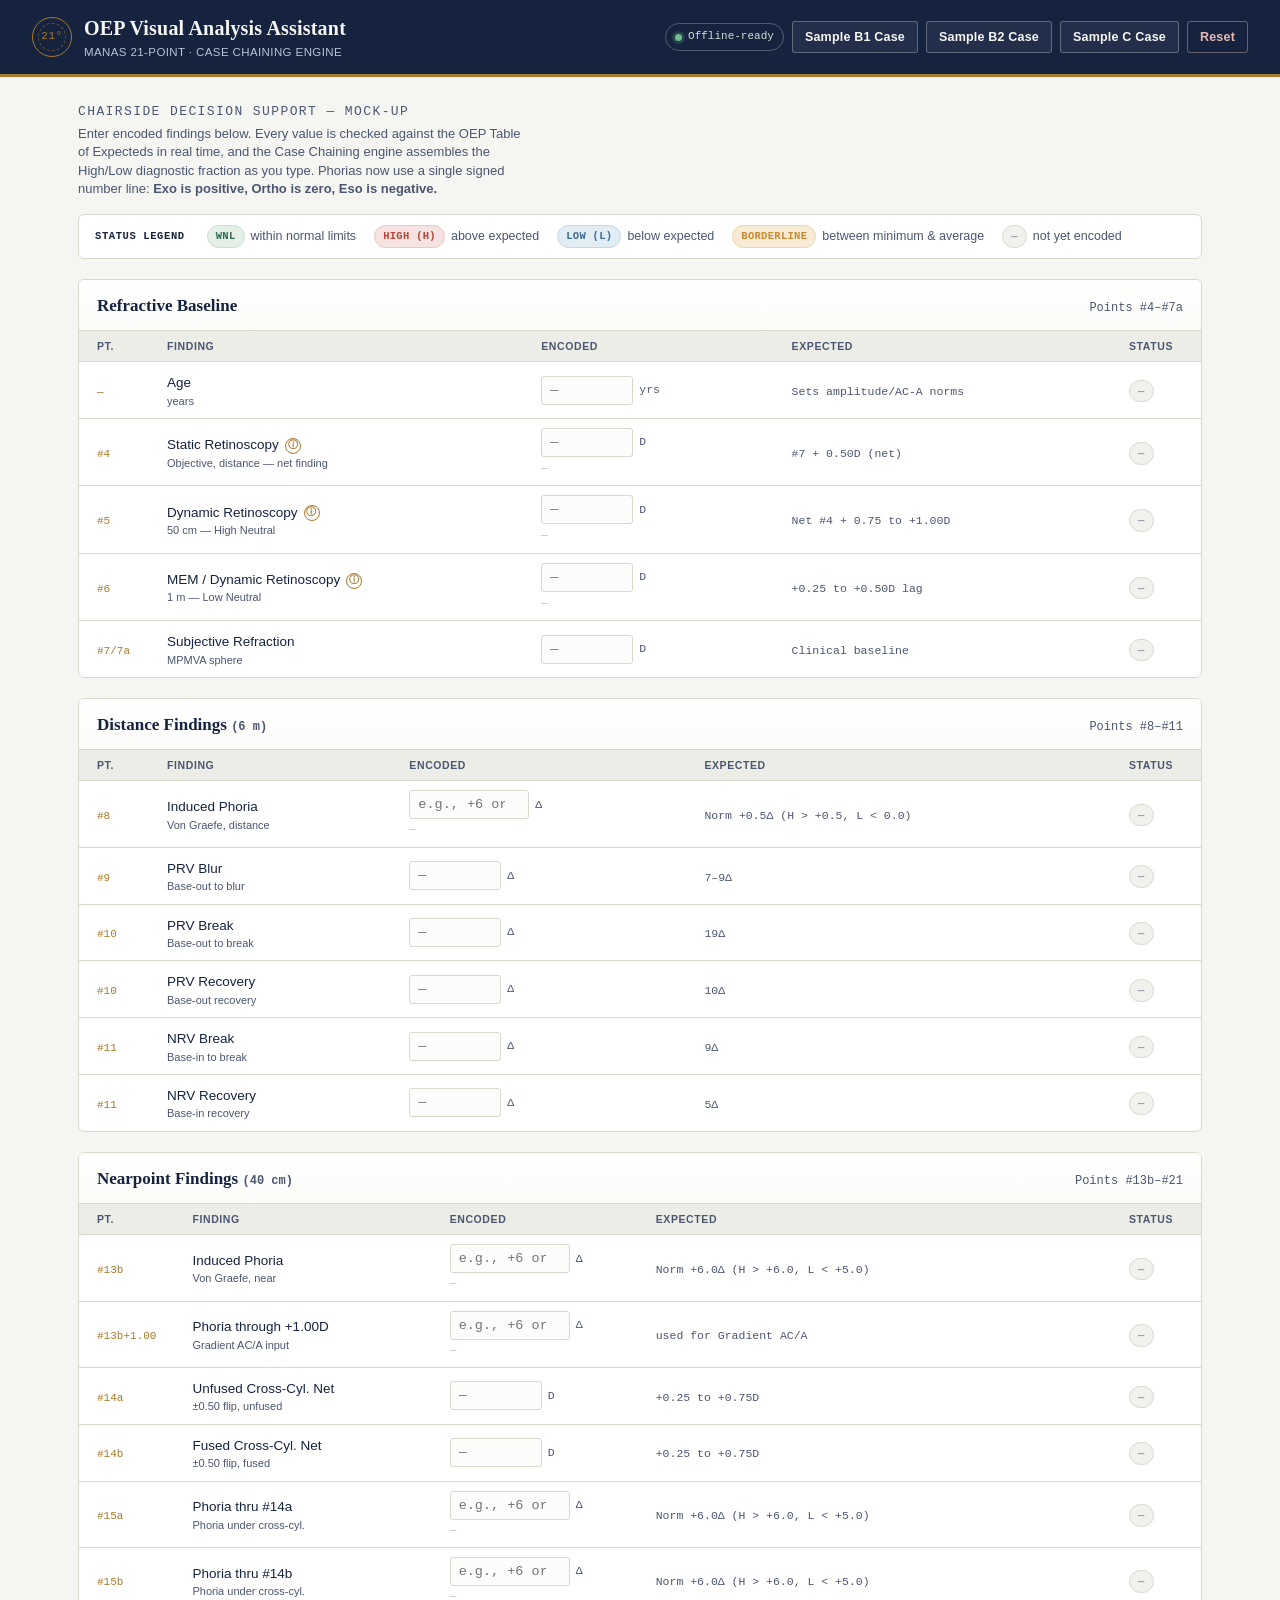
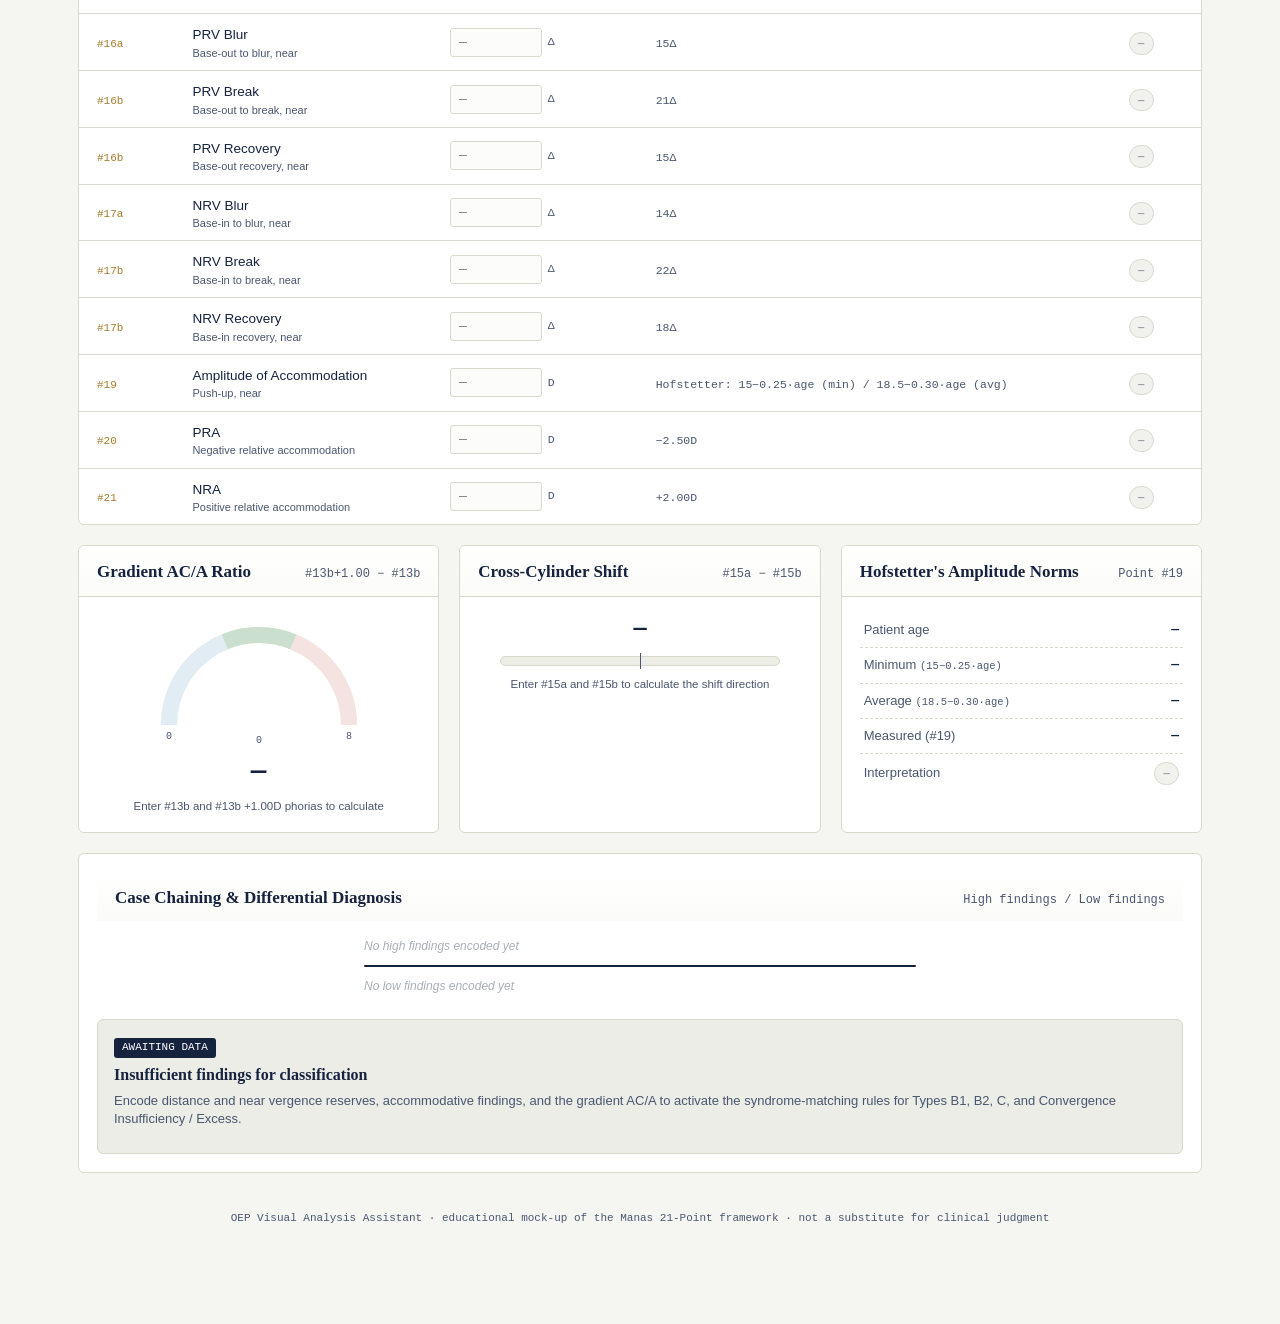
==== index.html @ 0fa0accd "Update PWA with dissected Leo Manas visual analysis assistant" ====
<!DOCTYPE html>
<html lang="en">
<head>
  <meta charset="UTF-8">
  <meta name="viewport" content="width=device-width, initial-scale=1, viewport-fit=cover">
  <title>OEP Visual Analysis Assistant</title>
  <meta name="theme-color" content="#16233F">
  <meta name="description" content="Clinical decision-support mock-up for Dr. Leo Manas' 21-Point Visual Analysis and Case Chaining framework.">
  
  <link rel="manifest" href="manifest.json">
  <link rel="icon" href="data:image/svg+xml;utf8,<svg xmlns=%22http://www.w3.org/2000/svg%22 viewBox=%220 0 100 100%22><rect width=%22100%22 height=%22100%22 fill=%22%2316233F%22/><circle cx=%2250%22 cy=%2250%22 r=%2234%22 fill=%22none%22 stroke=%22%23A8792B%22 stroke-width=%224%22/><text x=%2250%22 y=%2258%22 font-family=%22Georgia,serif%22 font-size=%2228%22 fill=%22%23F5F6F2%22 text-anchor=%22middle%22>21</text></svg>">
  <link rel="stylesheet" href="css/styles.css">
</head>
<body>

<header class="nameplate">
  <div class="brand">
    <div class="brand-mark">21°</div>
    <div class="brand-text">
      <h1>OEP Visual Analysis Assistant</h1>
      <p>Manas 21&#8209;Point &middot; Case Chaining Engine</p>
    </div>
  </div>
  <div class="header-actions">
    <span class="pwa-badge" id="pwaStatus"><span class="pwa-dot"></span> Offline&#8209;ready</span>
    <button class="btn-ghost" id="installBtn" hidden>Install App</button>
    <button class="btn-preset" id="btnB1">Sample B1 Case</button>
    <button class="btn-preset" id="btnB2">Sample B2 Case</button>
    <button class="btn-preset" id="btnC">Sample C Case</button>
    <button class="btn-reset" id="resetBtn">Reset</button>
  </div>
</header>

<main>

  <div class="app-intro">
    <div>
      <p class="eyebrow">Chairside decision support &mdash; mock-up</p>
      <p>Enter encoded findings below. Every value is checked against the OEP Table of Expecteds in real time, and the Case Chaining engine assembles the High/Low diagnostic fraction as you type. Phorias now use a single signed number line: <strong>Exo is positive, Ortho is zero, Eso is negative.</strong></p>
    </div>
  </div>

  <!-- ============================================================
       BADGE LEGEND — how to read the Status column below
  ============================================================= -->
  <section class="legend-bar" aria-label="Status badge legend">
    <span class="legend-title">Status legend</span>
    <span class="legend-item"><span class="badge wnl">WNL</span> within normal limits</span>
    <span class="legend-item"><span class="badge high">HIGH (H)</span> above expected</span>
    <span class="legend-item"><span class="badge low">LOW (L)</span> below expected</span>
    <span class="legend-item"><span class="badge amber">BORDERLINE</span> between minimum &amp; average</span>
    <span class="legend-item"><span class="badge idle">&mdash;</span> not yet encoded</span>
  </section>

  <!-- ============================================================
       SECTION 1 — REFRACTIVE BASELINE
  ============================================================= -->
  <section class="card" id="card-baseline">
    <div class="card-head">
      <h2>Refractive Baseline</h2>
      <span class="sub">Points #4&ndash;#7a</span>
    </div>
    <table class="field-table">
      <thead><tr><th style="width:70px">Pt.</th><th>Finding</th><th>Encoded</th><th>Expected</th><th style="width:90px">Status</th></tr></thead>
      <tbody id="tbl-baseline"></tbody>
    </table>
  </section>

  <!-- ============================================================
       SECTION 2 — DISTANCE FINDINGS (6M)
  ============================================================= -->
  <section class="card" id="card-distance">
    <div class="card-head">
      <h2>Distance Findings <span class="sub">(6&nbsp;m)</span></h2>
      <span class="sub">Points #8&ndash;#11</span>
    </div>
    <table class="field-table">
      <thead><tr><th style="width:70px">Pt.</th><th>Finding</th><th>Encoded</th><th>Expected</th><th style="width:90px">Status</th></tr></thead>
      <tbody id="tbl-distance"></tbody>
    </table>
  </section>

  <!-- ============================================================
       SECTION 3 — NEARPOINT FINDINGS (40CM)
  ============================================================= -->
  <section class="card" id="card-near">
    <div class="card-head">
      <h2>Nearpoint Findings <span class="sub">(40&nbsp;cm)</span></h2>
      <span class="sub">Points #13b&ndash;#21</span>
    </div>
    <table class="field-table">
      <thead><tr><th style="width:70px">Pt.</th><th>Finding</th><th>Encoded</th><th>Expected</th><th style="width:90px">Status</th></tr></thead>
      <tbody id="tbl-near"></tbody>
    </table>
  </section>

  <!-- ============================================================
       SECTION 4 — DIAGNOSTIC CALCULATIONS
  ============================================================= -->
  <section class="diag-grid">
    <div class="card">
      <div class="card-head"><h2>Gradient AC/A Ratio</h2><span class="sub">#13b+1.00 &minus; #13b</span></div>
      <div class="gauge-wrap">
        <svg id="acaGauge" width="220" height="130" viewBox="0 0 220 130" aria-hidden="true"></svg>
        <div class="gauge-value" id="acaValue">&mdash;</div>
        <div class="gauge-label" id="acaLabel">Enter #13b and #13b&nbsp;+1.00D phorias to calculate</div>
      </div>
    </div>

    <div class="card">
      <div class="card-head"><h2>Cross-Cylinder Shift</h2><span class="sub">#15a &minus; #15b</span></div>
      <div class="shift-visual">
        <div class="shift-value" id="shiftValue">&mdash;</div>
        <div class="shift-track"><div class="zero-mark"></div><div class="shift-fill" id="shiftFill"></div></div>
        <div class="gauge-label" id="shiftLabel">Enter #15a and #15b to calculate the shift direction</div>
      </div>
    </div>

    <div class="card">
      <div class="card-head"><h2>Hofstetter's Amplitude Norms</h2><span class="sub">Point #19</span></div>
      <div style="padding:16px 18px;">
        <div class="kv-row"><span class="k">Patient age</span><span class="v" id="hofAge">&mdash;</span></div>
        <div class="kv-row"><span class="k">Minimum <span style="font-family:var(--font-mono);font-size:10.5px;color:var(--ink-soft)">(15&minus;0.25&middot;age)</span></span><span class="v" id="hofMin">&mdash;</span></div>
        <div class="kv-row"><span class="k">Average <span style="font-family:var(--font-mono);font-size:10.5px;color:var(--ink-soft)">(18.5&minus;0.30&middot;age)</span></span><span class="v" id="hofAvg">&mdash;</span></div>
        <div class="kv-row"><span class="k">Measured (#19)</span><span class="v" id="hofMeasured">&mdash;</span></div>
        <div class="kv-row"><span class="k">Interpretation</span><span class="v" id="hofBadge">&mdash;</span></div>
      </div>
    </div>
  </section>

  <!-- ============================================================
       SECTION 5 — CASE CHAINING / DIFFERENTIAL DIAGNOSIS
  ============================================================= -->
  <section class="card chain-card" id="card-chain">
    <div class="card-head" style="border-bottom:none;">
      <h2>Case Chaining &amp; Differential Diagnosis</h2>
      <span class="sub">High findings / Low findings</span>
    </div>

    <div class="chain-fraction">
      <div class="chain-row numer" id="chainHigh"><span class="chain-empty">No high findings encoded yet</span></div>
      <div class="chain-rule"></div>
      <div class="chain-row denom" id="chainLow"><span class="chain-empty">No low findings encoded yet</span></div>
    </div>

    <div class="syndrome-result" id="syndromeBox">
      <span class="type-tag" id="syndromeTag">AWAITING DATA</span>
      <h3 id="syndromeTitle">Insufficient findings for classification</h3>
      <p id="syndromeDesc">Encode distance and near vergence reserves, accommodative findings, and the gradient AC/A to activate the syndrome-matching rules for Types B1, B2, C, and Convergence Insufficiency / Excess.</p>
      <ul class="mgmt-list" id="mgmtList"></ul>
    </div>
  </section>

  <footer>OEP Visual Analysis Assistant &middot; educational mock&#8209;up of the Manas 21&#8209;Point framework &middot; not a substitute for clinical judgment</footer>
</main>

<!-- Shared tooltip popover for the #4/#5/#6 info icons. Kept as a direct
     body child (not nested in any .card) so it is never clipped, and
     positioned in JS as position:fixed relative to the trigger icon. -->
<div class="tooltip-card" id="tooltipPopover" role="tooltip"></div>

<script src="js/app.js"></script>
</body>
</html>
---- css/styles.css ----
/* ============================================================
   DESIGN TOKENS — "Optometric Ledger"
============================================================ */
:root {
  --paper:      #F5F6F2;
  --paper-2:    #EBEDE6;
  --ink:        #16233F;
  --ink-soft:   #4B5670;
  --line:       #D8D9CD;
  --brass:      #A8792B;
  --brass-soft: #EFE2C4;
  --wnl:        #2F6D4F;
  --wnl-bg:     #E4EFE7;
  --high:       #B4463C;
  --high-bg:    #F5E3E1;
  --low:        #3D6C93;
  --low-bg:     #E2ECF3;
  --amber:      #C68A2E;
  --amber-bg:   #F7EBD6;
  --font-serif: Georgia, "Iowan Old Style", "Times New Roman", serif;
  --font-sans:  -apple-system, BlinkMacSystemFont, "Segoe UI", Roboto, Helvetica, Arial, sans-serif;
  --font-mono:  ui-monospace, "SF Mono", Menlo, Consolas, "Liberation Mono", monospace;
  --radius: 3px;
}

*, *::before, *::after {
  box-sizing: border-box;
}

html {
  -webkit-text-size-adjust: 100%;
}

body {
  margin: 0;
  background: var(--paper);
  color: var(--ink);
  font-family: var(--font-sans);
  line-height: 1.4;
  -webkit-font-smoothing: antialiased;
}

::selection {
  background: var(--brass-soft);
}

:focus-visible {
  outline: 2px solid var(--brass);
  outline-offset: 2px;
}

a {
  color: var(--brass);
}

/* ---------- Header / Nameplate ---------- */
header.nameplate {
  background: var(--ink);
  color: var(--paper);
  padding: 14px clamp(14px, 3vw, 32px);
  display: flex;
  align-items: center;
  justify-content: space-between;
  gap: 16px;
  flex-wrap: wrap;
  border-bottom: 3px solid var(--brass);
  position: sticky;
  top: 0;
  z-index: 40;
}

.brand {
  display: flex;
  align-items: center;
  gap: 12px;
  min-width: 0;
}

.brand-mark {
  width: 40px;
  height: 40px;
  flex: none;
  border: 1.5px solid var(--brass);
  border-radius: 50%;
  display: flex;
  align-items: center;
  justify-content: center;
  font-family: var(--font-mono);
  font-size: 11px;
  letter-spacing: 0.5px;
  color: var(--brass);
  position: relative;
}

.brand-mark::before {
  content: "";
  position: absolute;
  inset: 5px;
  border: 1px dashed rgba(168, 121, 43, 0.55);
  border-radius: 50%;
}

.brand-text h1 {
  margin: 0;
  font-family: var(--font-serif);
  font-weight: 700;
  font-size: clamp(16px, 2.4vw, 20px);
  letter-spacing: 0.2px;
}

.brand-text p {
  margin: 2px 0 0;
  font-size: 11.5px;
  color: #B9C2D6;
  letter-spacing: 0.4px;
  text-transform: uppercase;
}

.header-actions {
  display: flex;
  align-items: center;
  gap: 8px;
  flex-wrap: wrap;
}

.pwa-badge {
  font-family: var(--font-mono);
  font-size: 11px;
  border: 1px solid rgba(255, 255, 255, 0.25);
  color: #CFE0D4;
  padding: 5px 9px;
  border-radius: 20px;
  display: flex;
  align-items: center;
  gap: 6px;
  white-space: nowrap;
}

.pwa-dot {
  width: 7px;
  height: 7px;
  border-radius: 50%;
  background: #6FBF8B;
  box-shadow: 0 0 0 3px rgba(111, 191, 139, 0.18);
}

button {
  font-family: var(--font-sans);
  font-size: 12.5px;
  font-weight: 600;
  border-radius: var(--radius);
  cursor: pointer;
  border: 1px solid transparent;
  padding: 8px 12px;
  letter-spacing: 0.2px;
  transition: transform .08s ease, background .15s ease, border-color .15s ease;
}

button:active {
  transform: translateY(1px);
}

.btn-primary {
  background: var(--brass);
  color: #231A0B;
  border-color: var(--brass);
}

.btn-primary:hover {
  background: #BC8B3E;
}

.btn-ghost {
  background: transparent;
  color: var(--paper);
  border-color: rgba(255, 255, 255, 0.35);
}

.btn-ghost:hover {
  border-color: var(--brass);
  color: var(--brass-soft);
}

.btn-preset {
  background: rgba(255, 255, 255, 0.06);
  color: var(--paper);
  border-color: rgba(255, 255, 255, 0.28);
}

.btn-preset:hover {
  border-color: var(--brass);
  background: rgba(168, 121, 43, 0.18);
}

.btn-reset {
  background: transparent;
  color: #E7B9B4;
  border-color: rgba(231, 185, 180, 0.4);
}

.btn-reset:hover {
  border-color: #E7B9B4;
  background: rgba(180, 70, 60, 0.15);
}

/* ---------- Layout shell ---------- */
main {
  max-width: 1180px;
  margin: 0 auto;
  padding: 22px clamp(12px, 3vw, 28px) 80px;
  display: grid;
  gap: 20px;
}

.app-intro {
  display: flex;
  justify-content: space-between;
  align-items: flex-end;
  gap: 16px;
  flex-wrap: wrap;
  margin-bottom: -4px;
}

.app-intro p {
  margin: 4px 0 0;
  color: var(--ink-soft);
  font-size: 13px;
  max-width: 62ch;
}

.eyebrow {
  font-family: var(--font-mono);
  font-size: 11px;
  letter-spacing: 1.4px;
  text-transform: uppercase;
  color: var(--brass);
  margin: 0;
}

/* ---------- Badge legend ---------- */
.legend-bar {
  display: flex;
  align-items: center;
  flex-wrap: wrap;
  gap: 10px 18px;
  background: #fff;
  border: 1px solid var(--line);
  border-radius: 6px;
  padding: 10px 16px;
  font-size: 12.5px;
  color: var(--ink-soft);
}

.legend-title {
  font-family: var(--font-mono);
  font-size: 10.5px;
  text-transform: uppercase;
  letter-spacing: 0.6px;
  color: var(--ink);
  font-weight: 700;
  margin-right: 4px;
}

.legend-item {
  display: inline-flex;
  align-items: center;
  gap: 6px;
  white-space: nowrap;
}

/* ---------- Record card ---------- */
.card {
  background: #fff;
  border: 1px solid var(--line);
  border-radius: 6px;
  overflow: hidden;
}

.card-head {
  display: flex;
  align-items: baseline;
  justify-content: space-between;
  gap: 10px;
  flex-wrap: wrap;
  padding: 14px 18px 12px;
  border-bottom: 1px solid var(--line);
  background: linear-gradient(180deg, #fff, #FBFBF8);
}

.card-head h2 {
  margin: 0;
  font-family: var(--font-serif);
  font-size: 17px;
  color: var(--ink);
}

.card-head .sub {
  font-size: 12px;
  color: var(--ink-soft);
  font-family: var(--font-mono);
}

.field-table {
  width: 100%;
  border-collapse: collapse;
}

.field-table thead th {
  text-align: left;
  font-size: 10.5px;
  text-transform: uppercase;
  letter-spacing: 0.6px;
  color: var(--ink-soft);
  font-weight: 600;
  padding: 8px 18px;
  border-bottom: 1px solid var(--line);
  background: var(--paper-2);
}

.field-table tbody tr {
  border-bottom: 1px solid var(--line);
}

.field-table tbody tr:last-child {
  border-bottom: none;
}

.field-table tbody tr:hover {
  background: #FBFAF4;
}

.field-table td {
  padding: 9px 18px;
  vertical-align: middle;
}

.oep-no {
  font-family: var(--font-mono);
  font-size: 11px;
  color: var(--brass);
  white-space: nowrap;
}

.flabel {
  font-size: 13.5px;
  color: var(--ink);
}

.flabel small {
  display: block;
  color: var(--ink-soft);
  font-size: 11px;
  font-weight: 400;
}

.entry {
  display: flex;
  align-items: center;
  gap: 6px;
  flex-wrap: wrap;
}

input[type=number] {
  width: 92px;
  font-family: var(--font-mono);
  font-size: 13.5px;
  padding: 6px 8px;
  border: 1px solid var(--line);
  border-radius: var(--radius);
  background: #FCFCFA;
  color: var(--ink);
}

input[type=number].signed-input {
  width: 120px;
}

input[type=number]:focus {
  border-color: var(--brass);
  background: #fff;
}

.unit {
  font-size: 11.5px;
  color: var(--ink-soft);
  font-family: var(--font-mono);
}

/* Live-translated clinical preview under signed phoria inputs */
.phoria-preview {
  margin-top: 3px;
  font-family: var(--font-mono);
  font-size: 11px;
  color: var(--brass);
  min-height: 14px;
  letter-spacing: 0.2px;
}

.phoria-preview.eso {
  color: var(--low);
}

.phoria-preview.exo {
  color: var(--wnl);
}

.phoria-preview.ortho {
  color: var(--ink-soft);
}

.phoria-preview.empty {
  color: #B7BAC0;
}

.norm-text {
  font-size: 11.5px;
  color: var(--ink-soft);
  font-family: var(--font-mono);
  white-space: nowrap;
}

/* Info icon (tooltip trigger) next to #4/#5/#6 labels */
.info-icon {
  display: inline-flex;
  align-items: center;
  justify-content: center;
  width: 16px;
  height: 16px;
  border-radius: 50%;
  border: 1px solid var(--brass);
  background: transparent;
  color: var(--brass);
  font-size: 10px;
  font-weight: 700;
  font-family: var(--font-mono);
  line-height: 1;
  cursor: help;
  margin-left: 6px;
  padding: 0;
  vertical-align: middle;
  transition: background .15s ease, color .15s ease;
}

.info-icon:hover,
.info-icon:focus-visible {
  background: var(--brass);
  color: #fff;
  outline: none;
}

.info-icon[aria-expanded="true"] {
  background: var(--brass);
  color: #fff;
}

/* Shared tooltip popover — appended once at body level so a card's
   overflow:hidden can never clip it; positioned via JS as position:fixed. */
.tooltip-card {
  position: fixed;
  top: 0;
  left: 0;
  z-index: 999;
  max-width: 300px;
  background: #fff;
  border: 1px solid var(--line);
  border-left: 3px solid var(--brass);
  border-radius: 6px;
  box-shadow: 0 10px 28px rgba(22, 35, 63, 0.2);
  padding: 12px 14px;
  opacity: 0;
  transform: translateY(-4px);
  pointer-events: none;
  transition: opacity .15s ease, transform .15s ease;
}

.tooltip-card.visible {
  opacity: 1;
  transform: translateY(0);
  pointer-events: auto;
}

.tooltip-card .tt-head {
  margin: 0 0 8px;
  font-family: var(--font-serif);
  font-size: 13.5px;
  font-weight: 700;
  color: var(--ink);
}

.tooltip-card dl {
  margin: 0;
  display: grid;
  grid-template-columns: auto 1fr;
  gap: 6px 10px;
  align-items: start;
}

.tooltip-card dt {
  font-family: var(--font-mono);
  font-size: 9.5px;
  text-transform: uppercase;
  letter-spacing: 0.5px;
  color: var(--brass);
  white-space: nowrap;
  padding-top: 1px;
}

.tooltip-card dd {
  margin: 0;
  font-size: 12px;
  line-height: 1.4;
  color: var(--ink-soft);
}

.tooltip-card dd.tt-high {
  color: var(--high);
}

.tooltip-card dd.tt-low {
  color: var(--low);
}

/* Real-time clinical interpretation caption under #4/#5/#6 inputs */
.interp-tag {
  margin-top: 4px;
  font-family: var(--font-mono);
  font-size: 11px;
  min-height: 14px;
  letter-spacing: 0.1px;
}

.interp-tag.high {
  color: var(--high);
}

.interp-tag.low {
  color: var(--low);
}

.interp-tag.wnl {
  color: var(--wnl);
}

.interp-tag.amber {
  color: var(--amber);
}

.interp-tag.idle {
  color: #B7BAC0;
}

.badge {
  display: inline-flex;
  align-items: center;
  gap: 4px;
  font-family: var(--font-mono);
  font-size: 10.5px;
  font-weight: 700;
  padding: 3px 8px;
  border-radius: 20px;
  letter-spacing: 0.3px;
  white-space: nowrap;
  border: 1px solid transparent;
}

.badge.wnl {
  color: var(--wnl);
  background: var(--wnl-bg);
  border-color: #CADFCE;
}

.badge.high {
  color: var(--high);
  background: var(--high-bg);
  border-color: #EBC8C3;
}

.badge.low {
  color: var(--low);
  background: var(--low-bg);
  border-color: #C6D8E6;
}

.badge.amber {
  color: var(--amber);
  background: var(--amber-bg);
  border-color: #E9D6A9;
}

.badge.idle {
  color: #9AA1AE;
  background: #F1F1EE;
  border-color: var(--line);
}

/* ---------- Diagnostics section ---------- */
.diag-grid {
  display: grid;
  grid-template-columns: repeat(auto-fit, minmax(260px, 1fr));
  gap: 20px;
}

.gauge-wrap {
  display: flex;
  flex-direction: column;
  align-items: center;
  gap: 8px;
  padding: 18px;
}

.gauge-value {
  font-family: var(--font-mono);
  font-size: 26px;
  color: var(--ink);
  font-weight: 700;
}

.gauge-label {
  font-size: 11.5px;
  color: var(--ink-soft);
  text-align: center;
}

.kv-row {
  display: flex;
  justify-content: space-between;
  align-items: center;
  padding: 8px 4px;
  border-bottom: 1px dashed var(--line);
  font-size: 13px;
}

.kv-row:last-child {
  border-bottom: none;
}

.kv-row .k {
  color: var(--ink-soft);
}

.kv-row .v {
  font-family: var(--font-mono);
  font-weight: 600;
}

.shift-visual {
  display: flex;
  flex-direction: column;
  align-items: center;
  gap: 10px;
  padding: 18px;
}

.shift-track {
  position: relative;
  width: 100%;
  max-width: 280px;
  height: 10px;
  background: var(--paper-2);
  border-radius: 6px;
  border: 1px solid var(--line);
}

.shift-track .zero-mark {
  position: absolute;
  left: 50%;
  top: -4px;
  bottom: -4px;
  width: 1px;
  background: var(--ink-soft);
}

.shift-track .shift-fill {
  position: absolute;
  top: 0;
  bottom: 0;
  background: var(--brass);
  border-radius: 6px;
}

.shift-value {
  font-family: var(--font-mono);
  font-size: 22px;
  color: var(--ink);
  font-weight: 700;
}

/* ---------- Case chain fraction ---------- */
.chain-card {
  padding: 18px;
}

.chain-fraction {
  display: flex;
  flex-direction: column;
  align-items: stretch;
  max-width: 560px;
  margin: 6px auto 14px;
}

.chain-row {
  display: flex;
  flex-wrap: wrap;
  gap: 6px;
  padding: 10px 4px;
  min-height: 38px;
  align-items: center;
}

.chain-rule {
  height: 2px;
  background: var(--ink);
  margin: 0 4px;
  border-radius: 1px;
}

.chain-chip {
  font-family: var(--font-mono);
  font-size: 11.5px;
  padding: 4px 9px;
  border-radius: 4px;
  border: 1px solid;
  white-space: nowrap;
}

.chain-chip.high {
  color: var(--high);
  background: var(--high-bg);
  border-color: #EBC8C3;
}

.chain-chip.low {
  color: var(--low);
  background: var(--low-bg);
  border-color: #C6D8E6;
}

.chain-empty {
  color: #A9AFB9;
  font-size: 12px;
  font-style: italic;
}

.syndrome-result {
  border: 1px solid var(--line);
  border-radius: 6px;
  padding: 14px 16px;
  background: var(--paper-2);
  margin-top: 10px;
}

.syndrome-result h3 {
  margin: 0 0 4px;
  font-family: var(--font-serif);
  font-size: 16px;
  color: var(--ink);
}

.syndrome-result .type-tag {
  display: inline-block;
  font-family: var(--font-mono);
  font-size: 11px;
  color: #fff;
  background: var(--ink);
  padding: 2px 8px;
  border-radius: 3px;
  margin-bottom: 6px;
}

.syndrome-result p {
  margin: 6px 0 0;
  font-size: 13px;
  color: var(--ink-soft);
}

.mgmt-list {
  list-style: none;
  margin: 10px 0 0;
  padding: 0;
  display: grid;
  gap: 8px;
}

.mgmt-list li {
  font-size: 13px;
  padding: 9px 12px;
  background: #fff;
  border-radius: 0 4px 4px 0;
  border: 1px solid var(--line);
  border-left: 3px solid var(--brass);
}

footer {
  text-align: center;
  padding: 18px;
  font-size: 11px;
  color: var(--ink-soft);
  font-family: var(--font-mono);
}

@media (max-width: 640px) {
  .field-table thead {
    display: none;
  }
  .field-table,
  .field-table tbody,
  .field-table tr,
  .field-table td {
    display: block;
    width: 100%;
  }
  .field-table tbody tr {
    padding: 10px 14px 12px;
  }
  .field-table td {
    padding: 3px 0;
  }
  .field-table td.cell-oep {
    display: none;
  }
  .flabel::before {
    content: attr(data-oep) " ";
    color: var(--brass);
    font-family: var(--font-mono);
    font-size: 11px;
  }
  .norm-text {
    display: block;
    margin-top: 2px;
  }
}
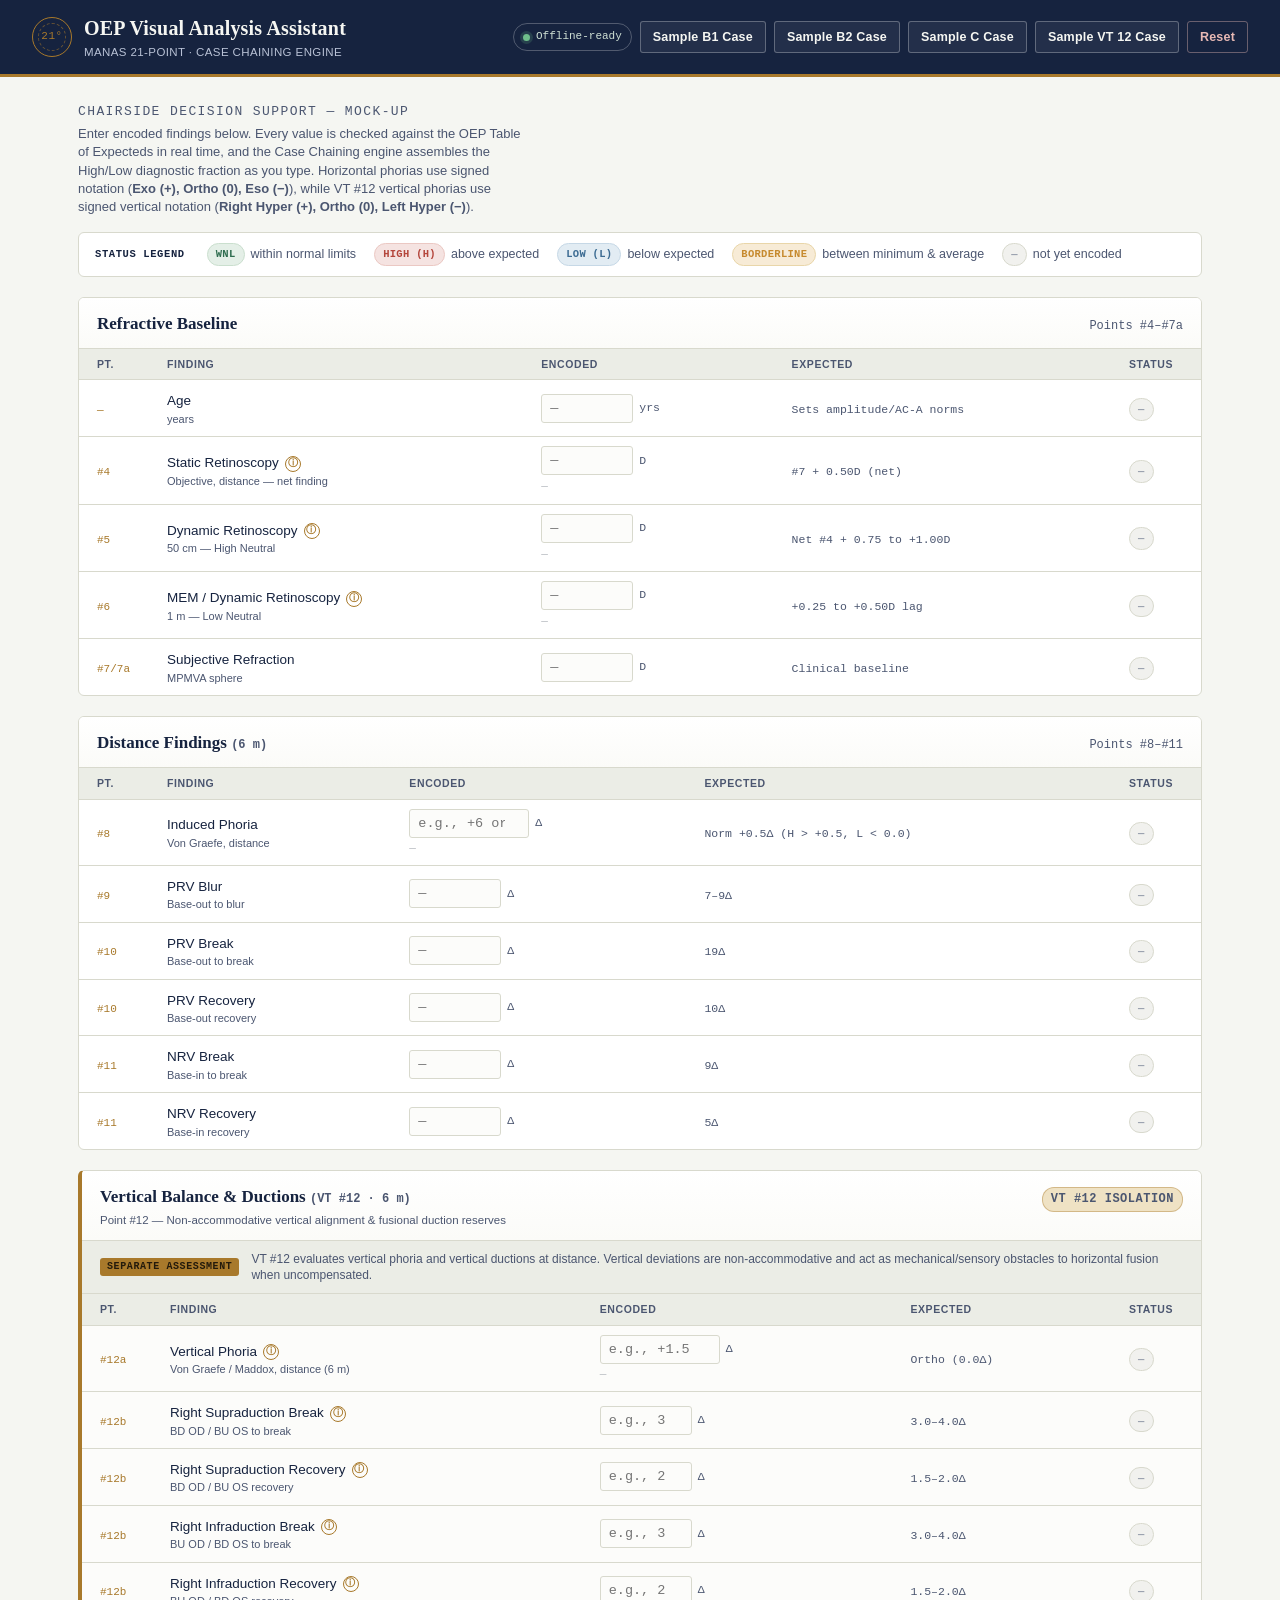
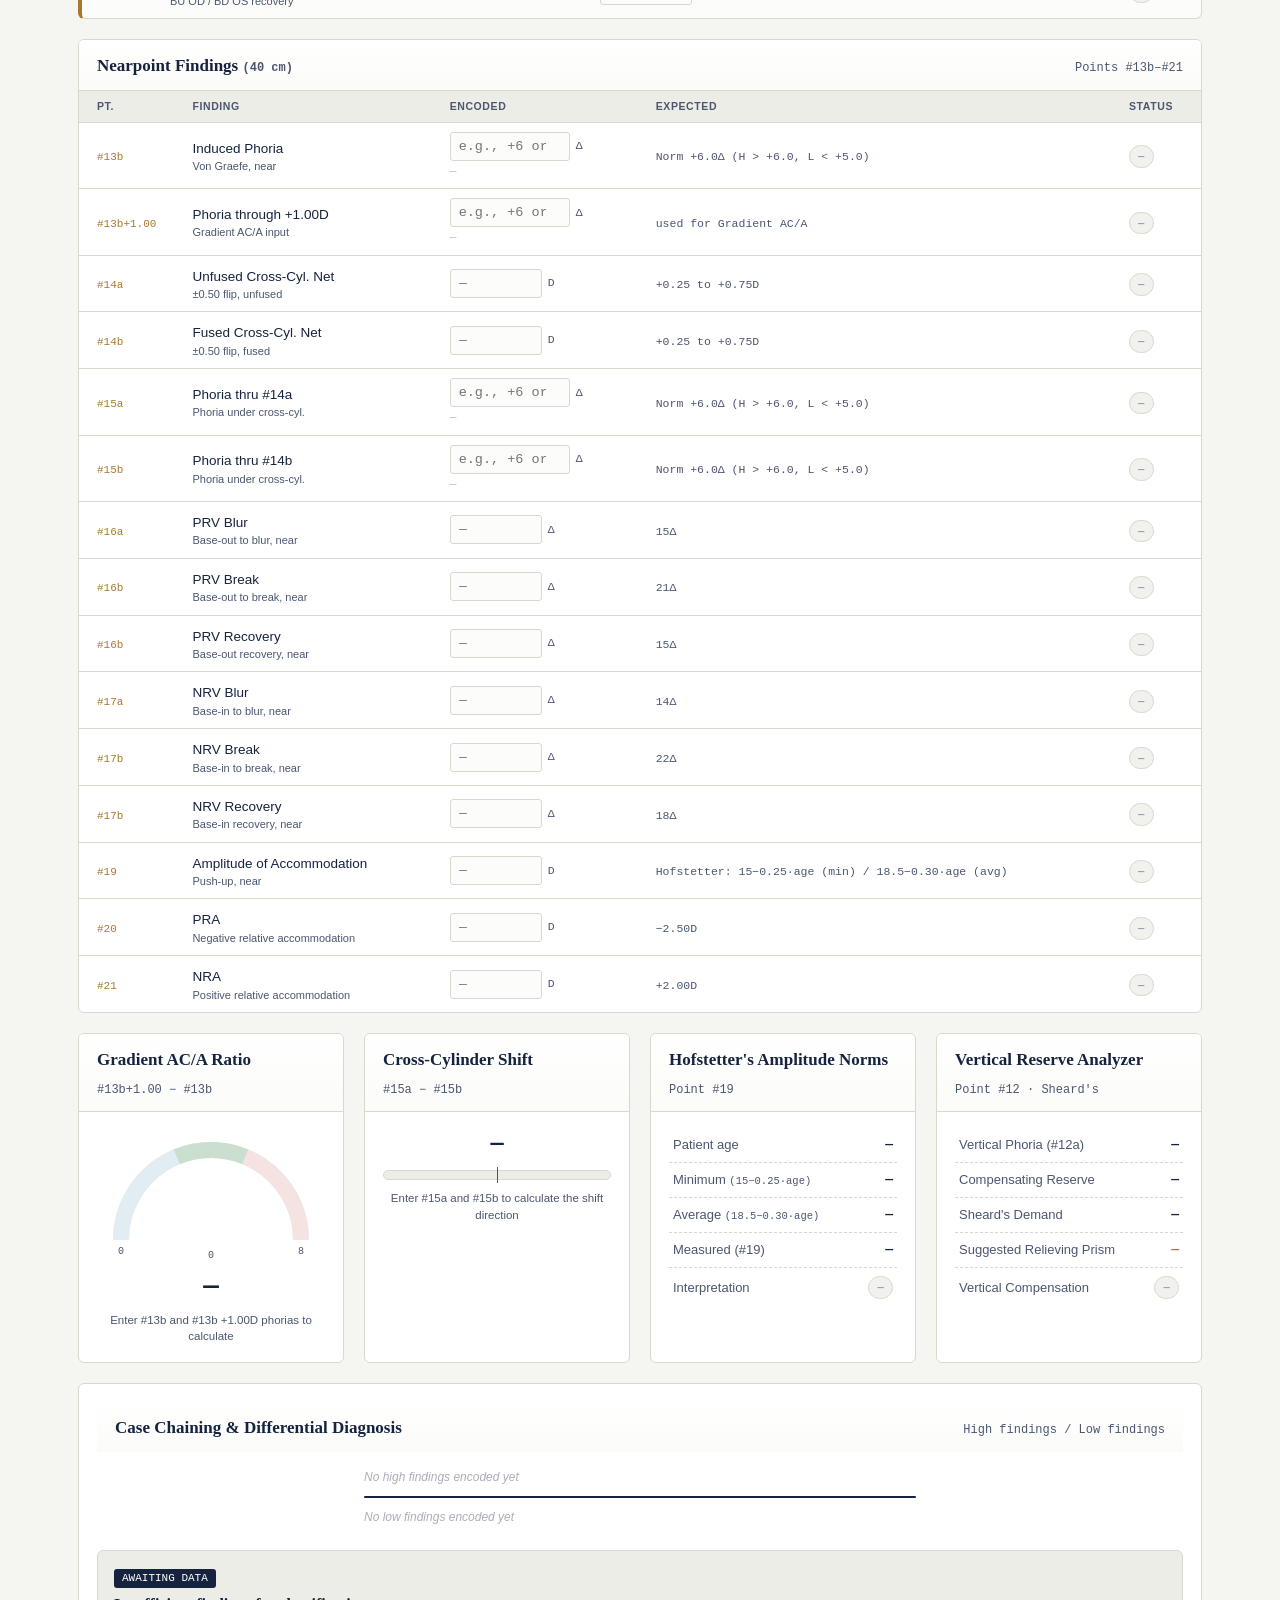
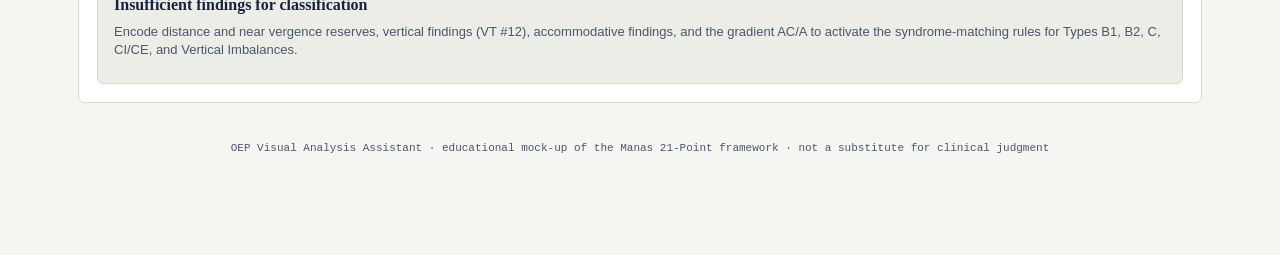
==== commit 8c24d389: "Add VT 12 visual tests, separate assessment card, Sheard's reserve analyzer, and case correlation en" ====
--- a/index.html
+++ b/index.html
@@ -27,6 +27,7 @@
     <button class="btn-preset" id="btnB1">Sample B1 Case</button>
     <button class="btn-preset" id="btnB2">Sample B2 Case</button>
     <button class="btn-preset" id="btnC">Sample C Case</button>
+    <button class="btn-preset" id="btnVT12">Sample VT 12 Case</button>
     <button class="btn-reset" id="resetBtn">Reset</button>
   </div>
 </header>
@@ -36,7 +37,7 @@
   <div class="app-intro">
     <div>
       <p class="eyebrow">Chairside decision support &mdash; mock-up</p>
-      <p>Enter encoded findings below. Every value is checked against the OEP Table of Expecteds in real time, and the Case Chaining engine assembles the High/Low diagnostic fraction as you type. Phorias now use a single signed number line: <strong>Exo is positive, Ortho is zero, Eso is negative.</strong></p>
+      <p>Enter encoded findings below. Every value is checked against the OEP Table of Expecteds in real time, and the Case Chaining engine assembles the High/Low diagnostic fraction as you type. Horizontal phorias use signed notation (<strong>Exo (+), Ortho (0), Eso (&minus;)</strong>), while VT #12 vertical phorias use signed vertical notation (<strong>Right Hyper (+), Ortho (0), Left Hyper (&minus;)</strong>).</p>
     </div>
   </div>
 
@@ -77,6 +78,27 @@
     <table class="field-table">
       <thead><tr><th style="width:70px">Pt.</th><th>Finding</th><th>Encoded</th><th>Expected</th><th style="width:90px">Status</th></tr></thead>
       <tbody id="tbl-distance"></tbody>
+    </table>
+  </section>
+
+  <!-- ============================================================
+       SECTION: VERTICAL TESTS (VT #12) — SEPARATE ASSESSMENT
+  ============================================================= -->
+  <section class="card card-vertical-section" id="card-vt12">
+    <div class="card-head">
+      <div>
+        <h2>Vertical Balance &amp; Ductions <span class="sub">(VT #12 &middot; 6&nbsp;m)</span></h2>
+        <p class="section-tagline">Point #12 &mdash; Non-accommodative vertical alignment &amp; fusional duction reserves</p>
+      </div>
+      <span class="sub section-badge">VT #12 Isolation</span>
+    </div>
+    <div class="vertical-intro-banner">
+      <span class="vt-pill">Separate Assessment</span>
+      <p>VT #12 evaluates vertical phoria and vertical ductions at distance. Vertical deviations are non-accommodative and act as mechanical/sensory obstacles to horizontal fusion when uncompensated.</p>
+    </div>
+    <table class="field-table">
+      <thead><tr><th style="width:70px">Pt.</th><th>Finding</th><th>Encoded</th><th>Expected</th><th style="width:90px">Status</th></tr></thead>
+      <tbody id="tbl-vt12"></tbody>
     </table>
   </section>
 
@@ -126,6 +148,17 @@
         <div class="kv-row"><span class="k">Interpretation</span><span class="v" id="hofBadge">&mdash;</span></div>
       </div>
     </div>
+
+    <div class="card" id="card-vt12-diag">
+      <div class="card-head"><h2>Vertical Reserve Analyzer</h2><span class="sub">Point #12 &middot; Sheard's</span></div>
+      <div style="padding:16px 18px;">
+        <div class="kv-row"><span class="k">Vertical Phoria (#12a)</span><span class="v" id="vtPhoriaVal">&mdash;</span></div>
+        <div class="kv-row"><span class="k">Compensating Reserve</span><span class="v" id="vtCompReserveVal">&mdash;</span></div>
+        <div class="kv-row"><span class="k">Sheard's Demand</span><span class="v" id="vtSheardDemandVal">&mdash;</span></div>
+        <div class="kv-row"><span class="k">Suggested Relieving Prism</span><span class="v" id="vtPrismVal" style="color:var(--brass);">&mdash;</span></div>
+        <div class="kv-row"><span class="k">Vertical Compensation</span><span class="v" id="vtStatusBadge">&mdash;</span></div>
+      </div>
+    </div>
   </section>
 
   <!-- ============================================================
--- a/css/styles.css
+++ b/css/styles.css
@@ -798,7 +798,106 @@
   font-family: var(--font-mono);
 }
 
+/* ---------- Vertical Tests (VT #12) Section ---------- */
+.card-vertical-section {
+  border-left: 4px solid var(--brass);
+  background: #FCFCFA;
+}
+
+.section-tagline {
+  margin: 3px 0 0;
+  font-size: 11.5px;
+  color: var(--ink-soft);
+  font-weight: normal;
+}
+
+.section-badge {
+  font-family: var(--font-mono);
+  font-size: 10px;
+  background: var(--brass-soft);
+  border: 1px solid rgba(168, 121, 43, 0.4);
+  color: #5D3E0A;
+  padding: 3px 8px;
+  border-radius: 12px;
+  letter-spacing: 0.5px;
+  font-weight: 700;
+  text-transform: uppercase;
+}
+
+.vertical-intro-banner {
+  display: flex;
+  align-items: center;
+  gap: 12px;
+  padding: 10px 18px;
+  background: var(--paper-2);
+  border-bottom: 1px solid var(--line);
+  font-size: 12px;
+  color: var(--ink-soft);
+}
+
+.vertical-intro-banner p {
+  margin: 0;
+  line-height: 1.35;
+}
+
+.vt-pill {
+  font-family: var(--font-mono);
+  font-size: 10px;
+  font-weight: 700;
+  text-transform: uppercase;
+  letter-spacing: 0.6px;
+  background: var(--brass);
+  color: #231A0B;
+  padding: 2px 7px;
+  border-radius: 3px;
+  white-space: nowrap;
+  flex: none;
+}
+
+.phoria-preview.r-hyper {
+  color: var(--high);
+  font-weight: 600;
+}
+
+.phoria-preview.l-hyper {
+  color: var(--low);
+  font-weight: 600;
+}
+
+/* Cross-Meridian Correlation Callout */
+.cross-meridian-box {
+  margin-top: 12px;
+  padding: 12px 14px;
+  background: #FFF8EB;
+  border: 1px solid #E9D6A9;
+  border-left: 4px solid var(--amber);
+  border-radius: 4px;
+}
+
+.cross-meridian-box .cm-title {
+  font-family: var(--font-serif);
+  font-weight: 700;
+  font-size: 13.5px;
+  color: #694406;
+  margin-bottom: 4px;
+  display: flex;
+  align-items: center;
+  gap: 6px;
+}
+
+.cross-meridian-box p {
+  margin: 0;
+  font-size: 12.5px;
+  color: #4A3B1F;
+  line-height: 1.45;
+}
+
 @media (max-width: 640px) {
+  .vertical-intro-banner {
+    flex-direction: column;
+    align-items: flex-start;
+    gap: 6px;
+  }
   .field-table thead {
     display: none;
   }
@@ -829,3 +928,4 @@
     margin-top: 2px;
   }
 }
+
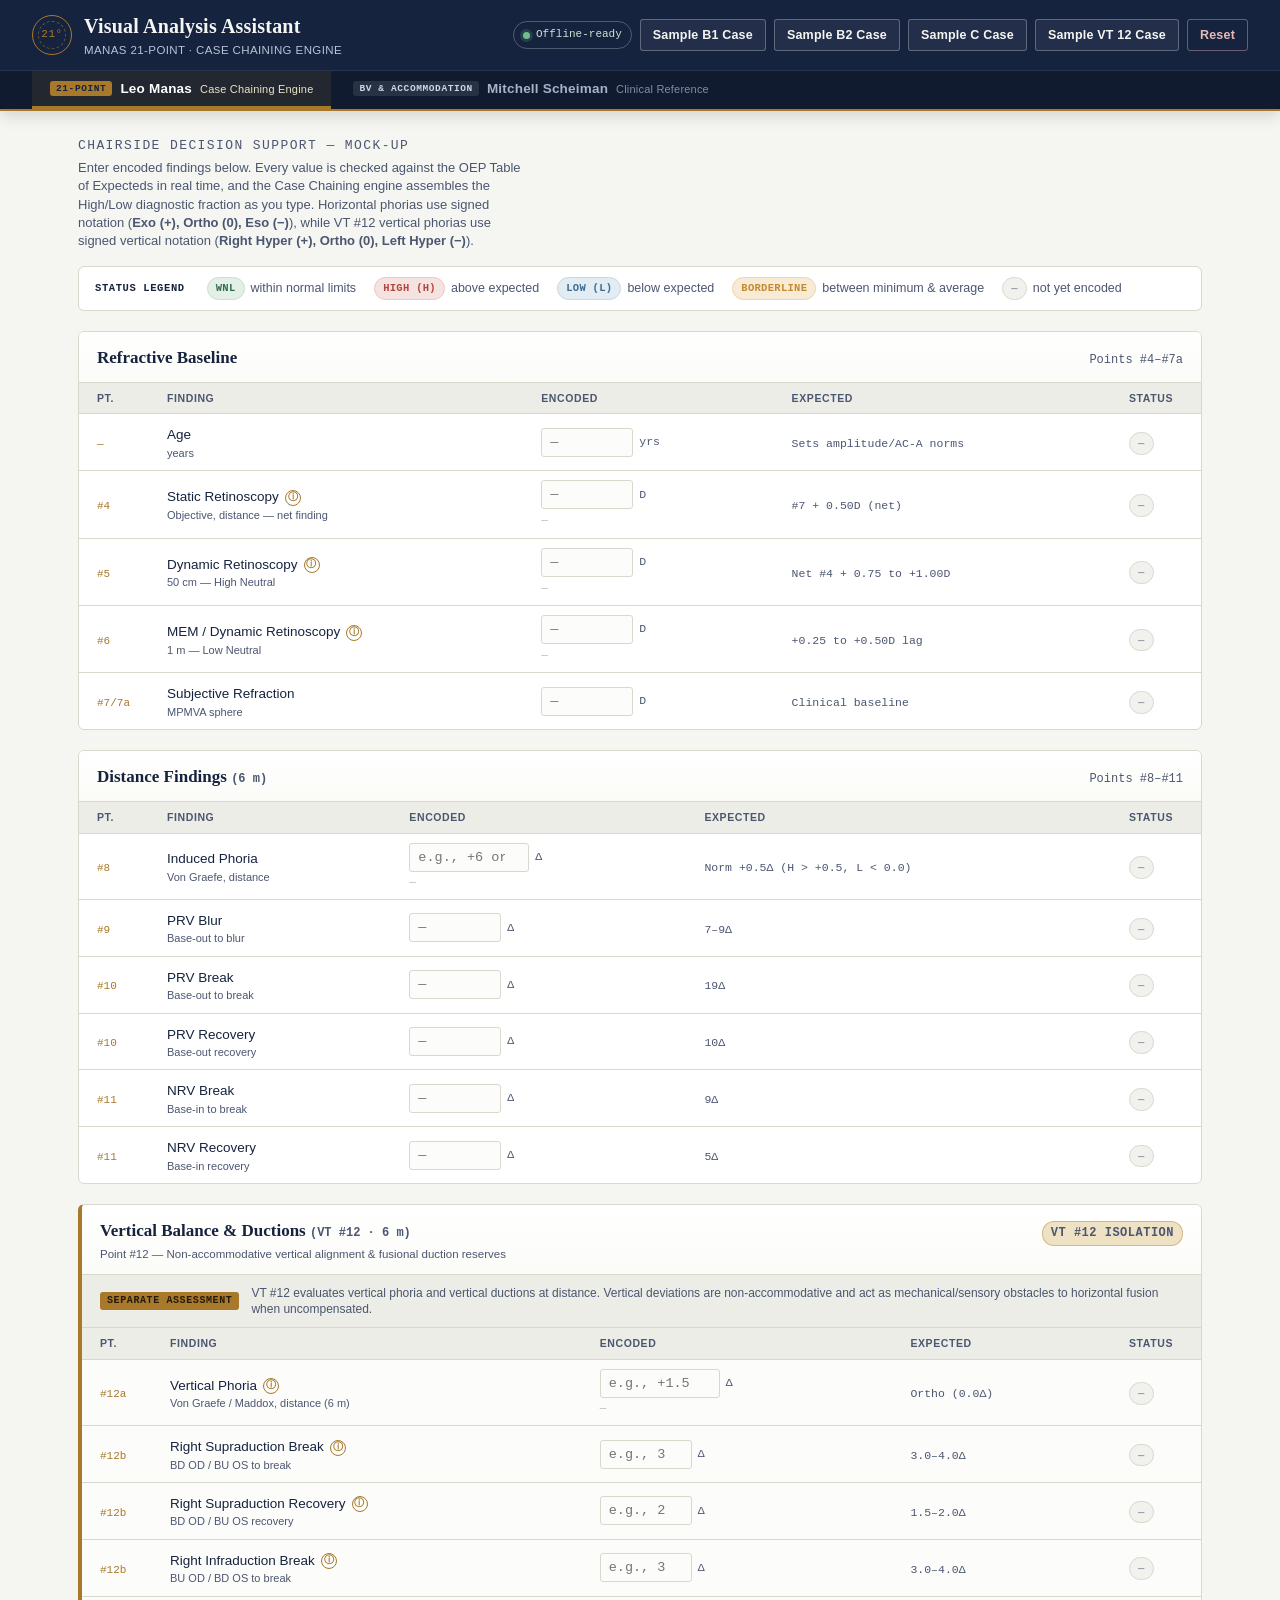
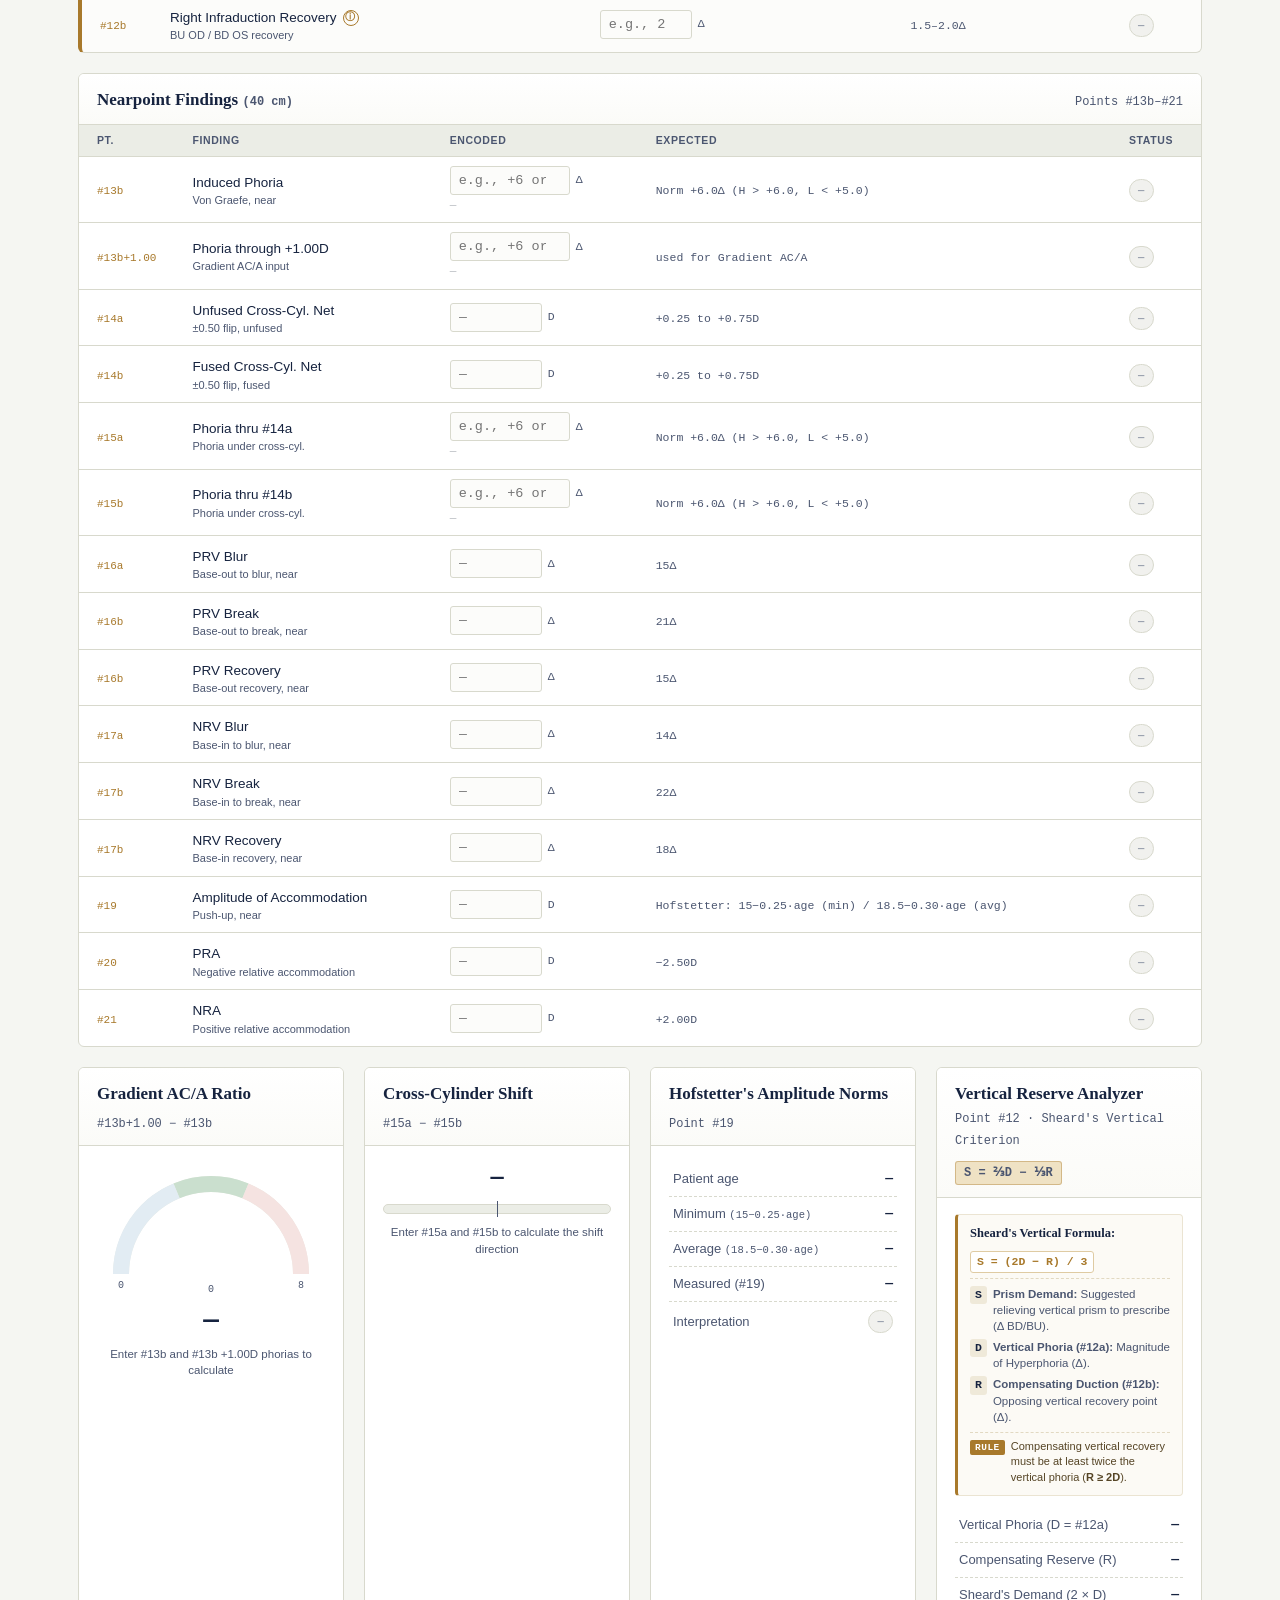
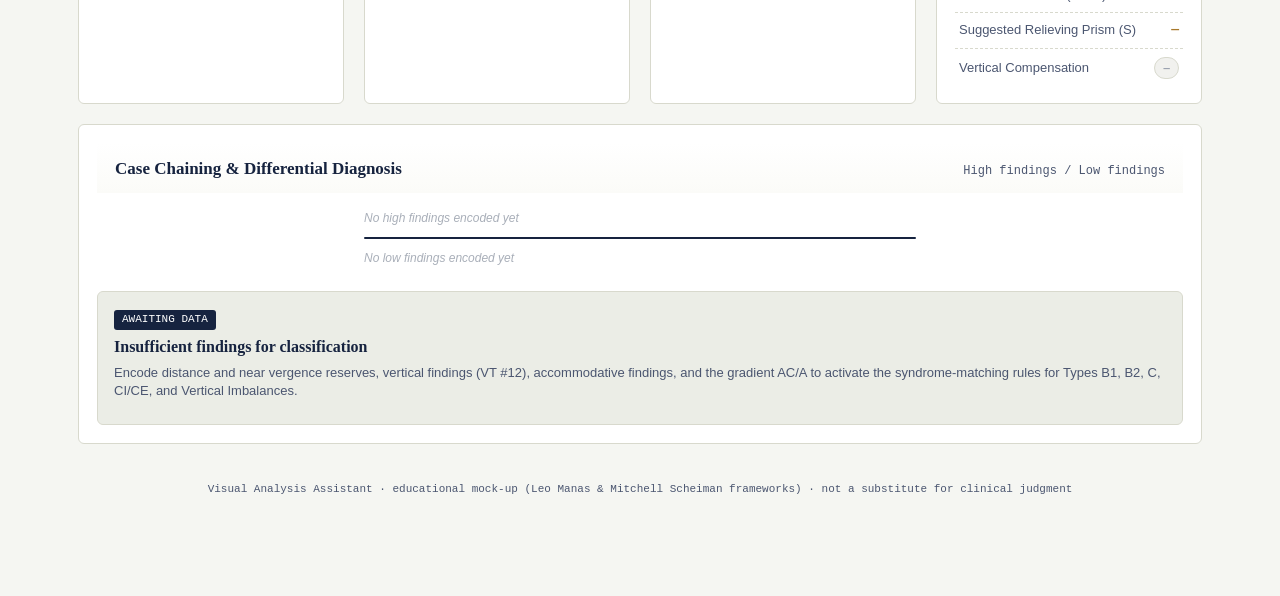
==== commit dfba8587: "Add Mitchell Scheiman framework tab, clinical data form, criteria solvers, and diagnostic reference " ====
--- a/index.html
+++ b/index.html
@@ -3,9 +3,9 @@
 <head>
   <meta charset="UTF-8">
   <meta name="viewport" content="width=device-width, initial-scale=1, viewport-fit=cover">
-  <title>OEP Visual Analysis Assistant</title>
+  <title>Visual Analysis Assistant</title>
   <meta name="theme-color" content="#16233F">
-  <meta name="description" content="Clinical decision-support mock-up for Dr. Leo Manas' 21-Point Visual Analysis and Case Chaining framework.">
+  <meta name="description" content="Clinical decision-support assistant for Optometric Visual Analysis — Dr. Leo Manas' 21-Point framework and Dr. Mitchell Scheiman's binocular vision reference.">
   
   <link rel="manifest" href="manifest.json">
   <link rel="icon" href="data:image/svg+xml;utf8,<svg xmlns=%22http://www.w3.org/2000/svg%22 viewBox=%220 0 100 100%22><rect width=%22100%22 height=%22100%22 fill=%22%2316233F%22/><circle cx=%2250%22 cy=%2250%22 r=%2234%22 fill=%22none%22 stroke=%22%23A8792B%22 stroke-width=%224%22/><text x=%2250%22 y=%2258%22 font-family=%22Georgia,serif%22 font-size=%2228%22 fill=%22%23F5F6F2%22 text-anchor=%22middle%22>21</text></svg>">
@@ -14,25 +14,52 @@
 <body>
 
 <header class="nameplate">
-  <div class="brand">
-    <div class="brand-mark">21°</div>
-    <div class="brand-text">
-      <h1>OEP Visual Analysis Assistant</h1>
-      <p>Manas 21&#8209;Point &middot; Case Chaining Engine</p>
+  <div class="nameplate-row">
+    <div class="brand">
+      <div class="brand-mark" id="brandMark">21°</div>
+      <div class="brand-text">
+        <h1>Visual Analysis Assistant</h1>
+        <p id="brandSubtitle">Manas 21&#8209;Point &middot; Case Chaining Engine</p>
+      </div>
+    </div>
+    <div class="header-actions">
+      <span class="pwa-badge" id="pwaStatus"><span class="pwa-dot"></span> Offline&#8209;ready</span>
+      <button class="btn-ghost" id="installBtn" hidden>Install App</button>
+      <div class="manas-presets" id="manasPresets">
+        <button class="btn-preset" id="btnB1">Sample B1 Case</button>
+        <button class="btn-preset" id="btnB2">Sample B2 Case</button>
+        <button class="btn-preset" id="btnC">Sample C Case</button>
+        <button class="btn-preset" id="btnVT12">Sample VT 12 Case</button>
+        <button class="btn-reset" id="resetBtn">Reset</button>
+      </div>
+      <div class="scheiman-presets" id="scheimanPresets" style="display: none;">
+        <button class="btn-preset" id="btnScheimanCI">Sample CI Case</button>
+        <button class="btn-preset" id="btnScheimanCE">Sample CE Case</button>
+        <button class="btn-preset" id="btnScheimanExo">Sample Basic Exo</button>
+        <button class="btn-reset" id="btnScheimanReset">Reset</button>
+      </div>
     </div>
   </div>
-  <div class="header-actions">
-    <span class="pwa-badge" id="pwaStatus"><span class="pwa-dot"></span> Offline&#8209;ready</span>
-    <button class="btn-ghost" id="installBtn" hidden>Install App</button>
-    <button class="btn-preset" id="btnB1">Sample B1 Case</button>
-    <button class="btn-preset" id="btnB2">Sample B2 Case</button>
-    <button class="btn-preset" id="btnC">Sample C Case</button>
-    <button class="btn-preset" id="btnVT12">Sample VT 12 Case</button>
-    <button class="btn-reset" id="resetBtn">Reset</button>
-  </div>
+  <nav class="framework-nav" role="tablist" aria-label="Visual Analysis Frameworks">
+    <button type="button" class="nav-tab active" role="tab" id="tab-manas" aria-selected="true" aria-controls="panel-manas" tabindex="0">
+      <span class="nav-tab-badge">21-POINT</span>
+      <span class="nav-tab-title">Leo Manas</span>
+      <span class="nav-tab-sub">Case Chaining Engine</span>
+    </button>
+    <button type="button" class="nav-tab" role="tab" id="tab-scheiman" aria-selected="false" aria-controls="panel-scheiman" tabindex="-1">
+      <span class="nav-tab-badge">BV &amp; ACCOMMODATION</span>
+      <span class="nav-tab-title">Mitchell Scheiman</span>
+      <span class="nav-tab-sub">Clinical Reference</span>
+    </button>
+  </nav>
 </header>
 
 <main>
+
+  <!-- ============================================================
+       TAB PANEL 1: LEO MANAS (DEFAULT)
+  ============================================================= -->
+  <div id="panel-manas" class="tab-panel active" role="tabpanel" aria-labelledby="tab-manas">
 
   <div class="app-intro">
     <div>
@@ -150,12 +177,34 @@
     </div>
 
     <div class="card" id="card-vt12-diag">
-      <div class="card-head"><h2>Vertical Reserve Analyzer</h2><span class="sub">Point #12 &middot; Sheard's</span></div>
+      <div class="card-head">
+        <div>
+          <h2>Vertical Reserve Analyzer</h2>
+          <span class="sub">Point #12 &middot; Sheard's Vertical Criterion</span>
+        </div>
+        <span class="sub formula-pill">S = &frac23;D &minus; &frac13;R</span>
+      </div>
       <div style="padding:16px 18px;">
-        <div class="kv-row"><span class="k">Vertical Phoria (#12a)</span><span class="v" id="vtPhoriaVal">&mdash;</span></div>
-        <div class="kv-row"><span class="k">Compensating Reserve</span><span class="v" id="vtCompReserveVal">&mdash;</span></div>
-        <div class="kv-row"><span class="k">Sheard's Demand</span><span class="v" id="vtSheardDemandVal">&mdash;</span></div>
-        <div class="kv-row"><span class="k">Suggested Relieving Prism</span><span class="v" id="vtPrismVal" style="color:var(--brass);">&mdash;</span></div>
+        <div class="formula-legend-box">
+          <div class="fl-header">
+            <span class="fl-title">Sheard's Vertical Formula:</span>
+            <code class="fl-code">S = (2D &minus; R) / 3</code>
+          </div>
+          <ul class="fl-list">
+            <li><strong class="fl-term">S</strong> <span class="fl-def"><strong>Prism Demand:</strong> Suggested relieving vertical prism to prescribe (Δ BD/BU).</span></li>
+            <li><strong class="fl-term">D</strong> <span class="fl-def"><strong>Vertical Phoria (#12a):</strong> Magnitude of Hyperphoria (Δ).</span></li>
+            <li><strong class="fl-term">R</strong> <span class="fl-def"><strong>Compensating Duction (#12b):</strong> Opposing vertical recovery point (Δ).</span></li>
+          </ul>
+          <div class="fl-rule">
+            <span class="fl-rule-badge">Rule</span>
+            <span>Compensating vertical recovery must be at least twice the vertical phoria (<strong>R &ge; 2D</strong>).</span>
+          </div>
+        </div>
+
+        <div class="kv-row"><span class="k">Vertical Phoria (D = #12a)</span><span class="v" id="vtPhoriaVal">&mdash;</span></div>
+        <div class="kv-row"><span class="k">Compensating Reserve (R)</span><span class="v" id="vtCompReserveVal">&mdash;</span></div>
+        <div class="kv-row"><span class="k">Sheard's Demand (2 &times; D)</span><span class="v" id="vtSheardDemandVal">&mdash;</span></div>
+        <div class="kv-row"><span class="k">Suggested Relieving Prism (S)</span><span class="v" id="vtPrismVal" style="color:var(--brass);">&mdash;</span></div>
         <div class="kv-row"><span class="k">Vertical Compensation</span><span class="v" id="vtStatusBadge">&mdash;</span></div>
       </div>
     </div>
@@ -184,7 +233,464 @@
     </div>
   </section>
 
-  <footer>OEP Visual Analysis Assistant &middot; educational mock&#8209;up of the Manas 21&#8209;Point framework &middot; not a substitute for clinical judgment</footer>
+  </div><!-- /#panel-manas -->
+
+  <!-- ============================================================
+       TAB PANEL 2: MITCHELL SCHEIMAN (INTERACTIVE CLINICAL FORM)
+  ============================================================= -->
+  <div id="panel-scheiman" class="tab-panel" role="tabpanel" aria-labelledby="tab-scheiman" hidden>
+    
+    <div class="app-intro">
+      <div>
+        <p class="eyebrow">Scheiman &amp; Wick Clinical Battery &mdash; Decision Support</p>
+        <p>Enter optometric findings below. Test results are compared against <strong>Morgan's Table of Norms</strong> in real time. For tests with direct correspondence to the <strong>21 Visual Steps</strong>, the parallel <strong>Visual Test No.</strong> (#8, #9, #10, #11, #12a, #13b, #16, #17, #19, #20, #21, #4, #6) is shown alongside. Horizontal phorias use signed notation (<strong>Exo (+), Ortho (0), Eso (&minus;)</strong>).</p>
+      </div>
+    </div>
+
+    <!-- BADGE LEGEND — Morgan's Norms -->
+    <section class="legend-bar" aria-label="Scheiman status badge legend">
+      <span class="legend-title">Morgan's status legend</span>
+      <span class="legend-item"><span class="badge wnl">WNL</span> within Morgan's expected</span>
+      <span class="legend-item"><span class="badge high">HIGH (H)</span> above expected</span>
+      <span class="legend-item"><span class="badge low">LOW (L)</span> below expected reserve / norm</span>
+      <span class="legend-item"><span class="badge amber">RECEDED</span> receded NPC / borderline</span>
+      <span class="legend-item"><span class="badge idle">&mdash;</span> not yet encoded</span>
+    </section>
+
+    <!-- SECTION 1 — REFRACTIVE & BASELINE FINDINGS -->
+    <section class="card" id="card-scheiman-baseline">
+      <div class="card-head">
+        <h2>Refractive Baseline &amp; Patient</h2>
+        <span class="sub">Age &middot; Retinoscopy &middot; Dynamic Lag</span>
+      </div>
+      <table class="field-table">
+        <thead>
+          <tr>
+            <th style="width:105px;">Test No.</th>
+            <th>Finding</th>
+            <th>Encoded</th>
+            <th>Morgan's Expected</th>
+            <th style="width:90px;">Status</th>
+          </tr>
+        </thead>
+        <tbody id="tbl-scheiman-baseline"></tbody>
+      </table>
+    </section>
+
+    <!-- SECTION 2 — DISTANCE FINDINGS (6M) -->
+    <section class="card" id="card-scheiman-distance">
+      <div class="card-head">
+        <h2>Distance Findings <span class="sub">(6&nbsp;m)</span></h2>
+        <span class="sub">Phoria &middot; Base-In &middot; Base-Out</span>
+      </div>
+      <table class="field-table">
+        <thead>
+          <tr>
+            <th style="width:105px;">Test No.</th>
+            <th>Finding</th>
+            <th>Encoded</th>
+            <th>Morgan's Expected</th>
+            <th style="width:90px;">Status</th>
+          </tr>
+        </thead>
+        <tbody id="tbl-scheiman-distance"></tbody>
+      </table>
+    </section>
+
+    <!-- SECTION 3 — NEARPOINT FINDINGS (40CM) -->
+    <section class="card" id="card-scheiman-near">
+      <div class="card-head">
+        <h2>Nearpoint Findings <span class="sub">(40&nbsp;cm)</span></h2>
+        <span class="sub">NPC &middot; Phoria &middot; Base-In &middot; Base-Out</span>
+      </div>
+      <table class="field-table">
+        <thead>
+          <tr>
+            <th style="width:105px;">Test No.</th>
+            <th>Finding</th>
+            <th>Encoded</th>
+            <th>Morgan's Expected</th>
+            <th style="width:90px;">Status</th>
+          </tr>
+        </thead>
+        <tbody id="tbl-scheiman-near"></tbody>
+      </table>
+    </section>
+
+    <!-- SECTION 4 — ACCOMMODATIVE BATTERY -->
+    <section class="card" id="card-scheiman-accomm">
+      <div class="card-head">
+        <h2>Accommodative Battery</h2>
+        <span class="sub">Amplitude &middot; Facility &middot; Relative Accomm.</span>
+      </div>
+      <table class="field-table">
+        <thead>
+          <tr>
+            <th style="width:105px;">Test No.</th>
+            <th>Finding</th>
+            <th>Encoded</th>
+            <th>Morgan's Expected</th>
+            <th style="width:90px;">Status</th>
+          </tr>
+        </thead>
+        <tbody id="tbl-scheiman-accomm"></tbody>
+      </table>
+    </section>
+
+    <!-- SECTION 5 — DIAGNOSTIC CALCULATIONS & PRESCRIBING SOLVERS -->
+    <section class="diag-grid">
+      <div class="card">
+        <div class="card-head"><h2>AC/A Ratio (Gradient)</h2><span class="sub">Point #13b+1.00 &minus; #13b</span></div>
+        <div class="gauge-wrap">
+          <svg id="scheimanAcaGauge" width="220" height="130" viewBox="0 0 220 130" aria-hidden="true"></svg>
+          <div class="gauge-value" id="scheimanAcaValue">&mdash;</div>
+          <div class="gauge-label" id="scheimanAcaLabel">Enter Near phorias to calculate</div>
+        </div>
+      </div>
+
+      <div class="card">
+        <div class="card-head">
+          <div>
+            <h2>Sheard's Criterion Solver</h2>
+            <span class="sub">Primary for Exophoria</span>
+          </div>
+          <span class="sub formula-pill">S = &frac23;D &minus; &frac13;R</span>
+        </div>
+        <div style="padding:16px 18px;">
+          <div class="formula-legend-box">
+            <div class="fl-header">
+              <span class="fl-title">Sheard's Formula Legend</span>
+            </div>
+            <ul class="fl-list">
+              <li><strong class="fl-term">S</strong> <span class="fl-def"><strong>Prism Demand:</strong> Suggested relieving Base-In prism to prescribe (Δ). If S &le; 0, reserve is adequate.</span></li>
+              <li><strong class="fl-term">D</strong> <span class="fl-def"><strong>Phoria Demand:</strong> Magnitude of Exophoria demand (Δ).</span></li>
+              <li><strong class="fl-term">R</strong> <span class="fl-def"><strong>Compensating Reserve:</strong> Opposing Base-Out (PFV) blur or break point (Δ).</span></li>
+            </ul>
+            <div class="fl-rule">
+              <span class="fl-rule-badge">Rule</span>
+              <span>Compensating reserve must be at least twice the phoria (<strong>R &ge; 2D</strong>) for comfortable single binocular vision without asthenopia.</span>
+            </div>
+          </div>
+
+          <div class="kv-row"><span class="k">Demand (D = Phoria)</span><span class="v" id="sheardDemandVal">&mdash;</span></div>
+          <div class="kv-row"><span class="k">Compensating Reserve (R = BO)</span><span class="v" id="sheardReserveVal">&mdash;</span></div>
+          <div class="kv-row"><span class="k">Required Reserve (2 &times; D)</span><span class="v" id="sheardReqVal">&mdash;</span></div>
+          <div class="kv-row"><span class="k">Prism Prescribing Demand (S)</span><span class="v" id="sheardPrismVal" style="color:var(--brass);font-weight:700;">&mdash;</span></div>
+          <div class="kv-row"><span class="k">Clinical Status</span><span class="v" id="sheardStatusBadge">&mdash;</span></div>
+        </div>
+      </div>
+
+      <div class="card">
+        <div class="card-head">
+          <div>
+            <h2>Percival's Criterion Solver</h2>
+            <span class="sub">Primary for Esophoria</span>
+          </div>
+          <span class="sub formula-pill">P = &frac13;G &minus; &frac23;L</span>
+        </div>
+        <div style="padding:16px 18px;">
+          <div class="formula-legend-box">
+            <div class="fl-header">
+              <span class="fl-title">Percival's Formula Legend</span>
+            </div>
+            <ul class="fl-list">
+              <li><strong class="fl-term">P</strong> <span class="fl-def"><strong>Prism Demand:</strong> Suggested relieving Base-Out prism to prescribe (Δ). If P &le; 0, vergence is balanced.</span></li>
+              <li><strong class="fl-term">G</strong> <span class="fl-def"><strong>Greater Reserve:</strong> Larger opposing vergence break (typically BO in Δ).</span></li>
+              <li><strong class="fl-term">L</strong> <span class="fl-def"><strong>Lesser Reserve:</strong> Smaller opposing vergence break (typically BI in Δ).</span></li>
+            </ul>
+            <div class="fl-rule">
+              <span class="fl-rule-badge">Rule</span>
+              <span>Patient must operate in middle third of total vergence zone (<strong>L &ge; &frac12;G</strong>). Does not require blur point or phoria.</span>
+            </div>
+          </div>
+
+          <div class="kv-row"><span class="k">Greater Reserve (G = BO)</span><span class="v" id="percivalGreaterVal">&mdash;</span></div>
+          <div class="kv-row"><span class="k">Lesser Reserve (L = BI)</span><span class="v" id="percivalLesserVal">&mdash;</span></div>
+          <div class="kv-row"><span class="k">Middle-Third Zone Check</span><span class="v" id="percivalZoneVal">&mdash;</span></div>
+          <div class="kv-row"><span class="k">Prism Prescribing Demand (P)</span><span class="v" id="percivalPrismVal" style="color:var(--brass);font-weight:700;">&mdash;</span></div>
+          <div class="kv-row"><span class="k">Clinical Status</span><span class="v" id="percivalStatusBadge">&mdash;</span></div>
+        </div>
+      </div>
+
+      <div class="card">
+        <div class="card-head">
+          <div>
+            <h2>1:1 Rule &amp; Accommodative Analyzer</h2>
+            <span class="sub">Esophoria &middot; Near Lag</span>
+          </div>
+          <span class="sub formula-pill">Prism = (Eso &minus; Rec) / 2</span>
+        </div>
+        <div style="padding:16px 18px;">
+          <div class="formula-legend-box">
+            <div class="fl-header">
+              <span class="fl-title">1:1 Rule Formula Legend</span>
+            </div>
+            <ul class="fl-list">
+              <li><strong class="fl-term">Eso</strong> <span class="fl-def"><strong>Near Esophoria:</strong> Magnitude of near esophoria (Δ).</span></li>
+              <li><strong class="fl-term">Rec</strong> <span class="fl-def"><strong>Base-Out Recovery:</strong> Recovery of single binocular vision at near (Δ).</span></li>
+            </ul>
+            <div class="fl-rule">
+              <span class="fl-rule-badge">Rule</span>
+              <span>Recovery should equal or exceed phoria demand. If recovery &lt; esophoria, relieving BO prism is indicated.</span>
+            </div>
+          </div>
+
+          <div class="kv-row"><span class="k">1:1 Rule Prism (Near Eso)</span><span class="v" id="rule1to1Val" style="color:var(--brass);font-weight:700;">&mdash;</span></div>
+          <div class="kv-row"><span class="k">MEM Accommodative Lag</span><span class="v" id="scheimanMemVal">&mdash;</span></div>
+          <div class="kv-row"><span class="k">Accommodative Facility (BAF)</span><span class="v" id="scheimanBafVal">&mdash;</span></div>
+          <div class="kv-row"><span class="k">Accommodative Status</span><span class="v" id="scheimanAccommStatus">&mdash;</span></div>
+        </div>
+      </div>
+    </section>
+
+    <!-- SECTION 6 — SCHEIMAN & WICK CLINICAL CLASSIFICATION -->
+    <section class="card chain-card" id="card-scheiman-diag">
+      <div class="card-head" style="border-bottom:none;">
+        <h2>Scheiman &amp; Wick Clinical Classification</h2>
+        <span class="sub">Differential Diagnostic Matcher</span>
+      </div>
+
+      <div class="syndrome-result" id="scheimanDiagBox">
+        <span class="type-tag" id="scheimanDiagTag">AWAITING CLINICAL DATA</span>
+        <h3 id="scheimanDiagTitle">Enter findings above to classify binocular and accommodative status</h3>
+        <p id="scheimanDiagDesc">Encode distance and near lateral phorias, NPC, fusional vergence reserves, and accommodative findings to activate the diagnostic evaluation for Convergence Insufficiency/Excess, Divergence Insufficiency/Excess, Basic Exo/Eso, Fusional Vergence Dysfunction, or Accommodative Dysfunctions.</p>
+        <ul class="mgmt-list" id="scheimanMgmtList"></ul>
+      </div>
+    </section>
+
+    <!-- SECTION 7 — COLLAPSIBLE MORGAN'S NORMS REFERENCE TABLE -->
+    <details class="scheiman-ref-details">
+      <summary class="scheiman-ref-summary">
+        <span>📖 View Morgan's System of Normative Values Reference Table</span>
+      </summary>
+      <div class="scheiman-ref-body">
+        <div class="table-wrap">
+          <table class="scheiman-table">
+            <thead>
+              <tr>
+                <th style="width:14%;">Visual Test No.</th>
+                <th style="width:28%;">Clinical Finding</th>
+                <th style="width:23%;">Test Condition</th>
+                <th style="width:20%;">Expected Mean Norm</th>
+                <th style="width:15%;">Standard Dev.</th>
+              </tr>
+            </thead>
+            <tbody>
+              <tr><td><span class="oep-no">Pt. #8</span></td><td><strong>Distance Lateral Phoria</strong></td><td>6 m (Von Graefe / Maddox)</td><td><span class="norm-val">1Δ Exophoria</span></td><td>&plusmn; 2.00Δ</td></tr>
+              <tr><td><span class="oep-no">Pt. #11</span></td><td><strong>Distance BI Vergence (NFV)</strong></td><td>6 m smooth vergence</td><td><span class="norm-val">&times; / 7 / 4</span></td><td>&plusmn; 3 / &plusmn; 2</td></tr>
+              <tr><td><span class="oep-no">Pt. #9, #10</span></td><td><strong>Distance BO Vergence (PFV)</strong></td><td>6 m smooth vergence</td><td><span class="norm-val">9 / 19 / 10</span></td><td>&plusmn; 4 / &plusmn; 8 / &plusmn; 4</td></tr>
+              <tr><td><span class="oep-no">Pt. #12a</span></td><td><strong>Distance Vertical Phoria</strong></td><td>6 m Maddox / Von Graefe</td><td><span class="norm-val">Ortho (0Δ)</span></td><td>&plusmn; 0.5Δ</td></tr>
+              <tr><td><span class="oep-no">—</span></td><td><strong>Near Point of Convergence (NPC)</strong></td><td>Accommodative target (TTM)</td><td><span class="norm-val">Break &lt; 5 cm</span></td><td>Rec &lt; 7 cm</td></tr>
+              <tr><td><span class="oep-no">Pt. #13b</span></td><td><strong>Near Lateral Phoria</strong></td><td>40 cm (Von Graefe)</td><td><span class="norm-val">3Δ Exophoria</span></td><td>&plusmn; 3.00Δ</td></tr>
+              <tr><td><span class="oep-no">Pt. #13b+1.00</span></td><td><strong>Gradient AC/A Ratio</strong></td><td>+1.00 D at 40 cm</td><td><span class="norm-val">4 : 1</span></td><td>&plusmn; 2 : 1</td></tr>
+              <tr><td><span class="oep-no">Pt. #17a, #17b</span></td><td><strong>Near BI Vergence (NFV)</strong></td><td>40 cm smooth vergence</td><td><span class="norm-val">13 / 21 / 13</span></td><td>&plusmn; 4 / &plusmn; 4 / &plusmn; 5</td></tr>
+              <tr><td><span class="oep-no">Pt. #16a, #16b</span></td><td><strong>Near BO Vergence (PFV)</strong></td><td>40 cm smooth vergence</td><td><span class="norm-val">17 / 21 / 11</span></td><td>&plusmn; 5 / &plusmn; 6 / &plusmn; 7</td></tr>
+              <tr><td><span class="oep-no">Pt. #19</span></td><td><strong>Accommodative Amplitude</strong></td><td>Push-up / Hofstetter</td><td><span class="norm-val">18.5 &minus; 0.30&middot;Age</span></td><td>Min: 15 &minus; 0.25&middot;Age</td></tr>
+              <tr><td><span class="oep-no">—</span></td><td><strong>Binocular Accomm. Facility (BAF)</strong></td><td>&plusmn;2.00 D flipper (40 cm)</td><td><span class="norm-val">8 cpm</span></td><td>&plusmn; 5.0 cpm</td></tr>
+              <tr><td><span class="oep-no">—</span></td><td><strong>Monocular Accomm. Facility (MAF)</strong></td><td>&plusmn;2.00 D flipper (40 cm)</td><td><span class="norm-val">11 cpm</span></td><td>&plusmn; 5.0 cpm</td></tr>
+              <tr><td><span class="oep-no">Pt. #6</span></td><td><strong>MEM Retinoscopy</strong></td><td>40 cm dynamic card</td><td><span class="norm-val">+0.50 D</span></td><td>&plusmn; 0.25 D</td></tr>
+              <tr><td><span class="oep-no">Pt. #21</span></td><td><strong>NRA</strong></td><td>Plus to blur at 40 cm</td><td><span class="norm-val">+2.00 D</span></td><td>&plusmn; 0.50 D</td></tr>
+              <tr><td><span class="oep-no">Pt. #20</span></td><td><strong>PRA</strong></td><td>Minus to blur at 40 cm</td><td><span class="norm-val">&minus;2.37 D</span></td><td>&plusmn; 1.00 D</td></tr>
+            </tbody>
+          </table>
+        </div>
+      </div>
+    </details>
+
+    <!-- SECTION 8 — CLINICAL DIAGNOSTIC SUMMARY REFERENCE TABLE -->
+    <section class="card" id="card-clinical-summary-ref" style="margin-top:20px;">
+      <div class="card-head">
+        <div>
+          <h2>Clinical Diagnostic Summary Reference</h2>
+          <span class="sub">Scheiman &amp; Wick Nonstrabismic Binocular &amp; Accommodative Anomalies Matrix</span>
+        </div>
+        <span class="sub" style="font-family:var(--font-mono);font-size:11px;color:var(--ink-soft);">11 Conditions &middot; 12 Parameters</span>
+      </div>
+
+      <div class="table-wrap clinical-summary-wrap">
+        <table class="clinical-summary-table">
+          <thead>
+            <tr>
+              <th scope="col" class="sticky-col">Condition</th>
+              <th scope="col">Cover Test</th>
+              <th scope="col">AC/A Ratio</th>
+              <th scope="col">NPC</th>
+              <th scope="col">Vergence Amplitude</th>
+              <th scope="col">Vergence Facility</th>
+              <th scope="col">Stereopsis</th>
+              <th scope="col">Accommodative Amplitude</th>
+              <th scope="col">Binocular Accommodative Facility</th>
+              <th scope="col">Monocular Accommodative Facility</th>
+              <th scope="col">NRA and PRA</th>
+              <th scope="col">Monocular Estimation Method</th>
+            </tr>
+          </thead>
+          <tbody>
+            <tr>
+              <td class="sticky-col"><strong>Accommodative insufficiency</strong></td>
+              <td>No predictable pattern</td>
+              <td>Normal</td>
+              <td>Normal</td>
+              <td>BO blur at near may be low</td>
+              <td>Normal</td>
+              <td>Normal</td>
+              <td><span class="c-tag c-low">Low</span></td>
+              <td><span class="c-tag c-fail">Fails &minus;</span></td>
+              <td><span class="c-tag c-fail">Fails &minus;</span></td>
+              <td>Low PRA</td>
+              <td><span class="c-tag c-high">High</span></td>
+            </tr>
+            <tr>
+              <td class="sticky-col"><strong>Ill-sustained accommodation</strong></td>
+              <td>No predictable pattern</td>
+              <td>Normal</td>
+              <td>Normal</td>
+              <td>BO blur at near may be low</td>
+              <td>Normal</td>
+              <td>Normal</td>
+              <td>Normal</td>
+              <td><span class="c-tag c-fail">Fails &minus;</span></td>
+              <td><span class="c-tag c-fail">Fails &minus;</span></td>
+              <td>Low PRA</td>
+              <td><span class="c-tag c-high">High</span></td>
+            </tr>
+            <tr>
+              <td class="sticky-col"><strong>Accommodative excess</strong></td>
+              <td>No predictable pattern</td>
+              <td>Normal</td>
+              <td>Normal</td>
+              <td>BI blur at near may be low</td>
+              <td>Normal</td>
+              <td>Normal</td>
+              <td>Normal</td>
+              <td><span class="c-tag c-fail">Fails +</span></td>
+              <td><span class="c-tag c-fail">Fails +</span></td>
+              <td>Low NRA</td>
+              <td><span class="c-tag c-low">Low</span></td>
+            </tr>
+            <tr>
+              <td class="sticky-col"><strong>Accommodative infacility</strong></td>
+              <td>No predictable pattern</td>
+              <td>Normal</td>
+              <td>Normal</td>
+              <td>BO and BI blur at near may be low</td>
+              <td>Normal</td>
+              <td>Normal</td>
+              <td>Normal</td>
+              <td><span class="c-tag c-fail">Fails +/&minus;</span></td>
+              <td><span class="c-tag c-fail">Fails +/&minus;</span></td>
+              <td>Low NRA and PRA</td>
+              <td>Normal</td>
+            </tr>
+            <tr>
+              <td class="sticky-col"><strong>Convergence insufficiency</strong></td>
+              <td>Exo &gt; N</td>
+              <td><span class="c-tag c-low">Low</span></td>
+              <td><span class="c-tag c-flag">Receded</span></td>
+              <td>Low BO</td>
+              <td>Low BO</td>
+              <td>Normal</td>
+              <td>Normal</td>
+              <td><span class="c-tag c-fail">Fails +</span></td>
+              <td>Normal</td>
+              <td>Low NRA</td>
+              <td><span class="c-tag c-low">Low</span></td>
+            </tr>
+            <tr>
+              <td class="sticky-col"><strong>Convergence excess</strong></td>
+              <td>Eso &gt; N</td>
+              <td><span class="c-tag c-high">High</span></td>
+              <td>Normal</td>
+              <td>Low BI</td>
+              <td>Low BI</td>
+              <td>Normal</td>
+              <td>Normal</td>
+              <td><span class="c-tag c-fail">Fails &minus;</span></td>
+              <td>Normal</td>
+              <td>Low PRA</td>
+              <td><span class="c-tag c-high">High</span></td>
+            </tr>
+            <tr>
+              <td class="sticky-col"><strong>Fusional vergence dysfunction</strong></td>
+              <td>Low eso or low exo</td>
+              <td>Normal</td>
+              <td>Normal</td>
+              <td>Low BO and BI</td>
+              <td>Low BO and BI</td>
+              <td>Normal</td>
+              <td>Normal</td>
+              <td><span class="c-tag c-fail">Fails +/&minus;</span></td>
+              <td>Normal</td>
+              <td>Low NRA and PRA</td>
+              <td>Normal</td>
+            </tr>
+            <tr>
+              <td class="sticky-col"><strong>Divergence insufficiency</strong></td>
+              <td>Eso &gt; D</td>
+              <td><span class="c-tag c-low">Low</span></td>
+              <td>Normal</td>
+              <td>Low BI at D</td>
+              <td>Low BI at D</td>
+              <td>Normal</td>
+              <td>Normal</td>
+              <td>Normal</td>
+              <td>Normal</td>
+              <td>Normal</td>
+              <td>Normal</td>
+            </tr>
+            <tr>
+              <td class="sticky-col"><strong>Divergence excess</strong></td>
+              <td>Exo &gt; D</td>
+              <td><span class="c-tag c-high">High</span></td>
+              <td>Normal</td>
+              <td>Low BO at D Low BI at N</td>
+              <td>Low BO at D Low BI at N</td>
+              <td>Normal</td>
+              <td>Normal</td>
+              <td>Normal</td>
+              <td>Normal</td>
+              <td>Normal</td>
+              <td>Normal</td>
+            </tr>
+            <tr>
+              <td class="sticky-col"><strong>Basic exophoria</strong></td>
+              <td>Equal exo at D and N</td>
+              <td>Normal</td>
+              <td>Normal</td>
+              <td>Low BO at D and N</td>
+              <td>Low BO at D and N</td>
+              <td>Normal</td>
+              <td>Normal</td>
+              <td><span class="c-tag c-fail">Fails +</span></td>
+              <td>Normal</td>
+              <td>Low NRA</td>
+              <td><span class="c-tag c-low">Low</span></td>
+            </tr>
+            <tr>
+              <td class="sticky-col"><strong>Basic esophoria</strong></td>
+              <td>Equal eso at D and N</td>
+              <td>Normal</td>
+              <td>Normal</td>
+              <td>Low BI at D and N</td>
+              <td>Low BI at D and N</td>
+              <td>Normal</td>
+              <td>Normal</td>
+              <td><span class="c-tag c-fail">Fails &minus;</span></td>
+              <td>Normal</td>
+              <td>Low PRA</td>
+              <td><span class="c-tag c-high">High</span></td>
+            </tr>
+          </tbody>
+        </table>
+      </div>
+      <div class="summary-table-footnote">
+        <em>*NPC, near point convergence; NRA, negative relative accommodation; PRA, positive relative accommodation; BO, base-out; BI, base-in; N, near; D, distance.</em>
+      </div>
+    </section>
+
+  </div><!-- /#panel-scheiman -->
+
+  <footer class="app-footer">Visual Analysis Assistant &middot; educational mock&#8209;up (Leo Manas &amp; Mitchell Scheiman frameworks) &middot; not a substitute for clinical judgment</footer>
 </main>
 
 <!-- Shared tooltip popover for the #4/#5/#6 info icons. Kept as a direct
--- a/css/styles.css
+++ b/css/styles.css
@@ -57,16 +57,116 @@
 header.nameplate {
   background: var(--ink);
   color: var(--paper);
-  padding: 14px clamp(14px, 3vw, 32px);
+  padding: 0;
+  display: flex;
+  flex-direction: column;
+  border-bottom: 2px solid var(--brass);
+  position: sticky;
+  top: 0;
+  z-index: 40;
+  box-shadow: 0 4px 16px rgba(0, 0, 0, 0.15);
+}
+
+.nameplate-row {
   display: flex;
   align-items: center;
   justify-content: space-between;
   gap: 16px;
   flex-wrap: wrap;
-  border-bottom: 3px solid var(--brass);
-  position: sticky;
-  top: 0;
-  z-index: 40;
+  padding: 12px clamp(14px, 3vw, 32px);
+  border-bottom: 1px solid rgba(255, 255, 255, 0.08);
+}
+
+.manas-presets {
+  display: inline-flex;
+  align-items: center;
+  gap: 8px;
+  flex-wrap: wrap;
+}
+
+/* ---------- Framework Tabs Navigation ---------- */
+.framework-nav {
+  display: flex;
+  align-items: stretch;
+  gap: 4px;
+  padding: 0 clamp(14px, 3vw, 32px);
+  background: #101B30;
+  overflow-x: auto;
+  -webkit-overflow-scrolling: touch;
+}
+
+.nav-tab {
+  display: inline-flex;
+  align-items: center;
+  gap: 8px;
+  padding: 10px 18px;
+  background: transparent;
+  color: #A6B2CA;
+  border: none;
+  border-bottom: 3px solid transparent;
+  border-radius: 0;
+  font-family: var(--font-sans);
+  font-size: 13px;
+  font-weight: 600;
+  text-align: left;
+  cursor: pointer;
+  transition: all 0.16s ease;
+  white-space: nowrap;
+}
+
+.nav-tab:hover {
+  color: #F5F6F2;
+  background: rgba(255, 255, 255, 0.05);
+}
+
+.nav-tab.active {
+  color: #FFFFFF;
+  background: rgba(168, 121, 43, 0.12);
+  border-bottom-color: var(--brass);
+}
+
+.nav-tab-badge {
+  font-family: var(--font-mono);
+  font-size: 9.5px;
+  letter-spacing: 0.6px;
+  background: rgba(255, 255, 255, 0.1);
+  color: #CFD6E4;
+  padding: 2px 6px;
+  border-radius: 3px;
+  font-weight: 600;
+  transition: all 0.16s ease;
+}
+
+.nav-tab.active .nav-tab-badge {
+  background: var(--brass);
+  color: #16233F;
+  font-weight: 700;
+}
+
+.nav-tab-title {
+  font-size: 13.5px;
+  font-weight: 700;
+  letter-spacing: 0.2px;
+}
+
+.nav-tab-sub {
+  font-size: 11px;
+  color: #7E8DAA;
+  font-weight: 400;
+}
+
+.nav-tab.active .nav-tab-sub {
+  color: var(--brass-soft);
+}
+
+/* ---------- Tab Panels Container ---------- */
+.tab-panel {
+  display: grid;
+  gap: 20px;
+}
+
+.tab-panel[hidden] {
+  display: none !important;
 }
 
 .brand {
@@ -929,3 +1029,570 @@
   }
 }
 
+/* ---------- Mitchell Scheiman Framework & Reference Styles ---------- */
+.scaffold-pill {
+  display: inline-flex;
+  align-items: center;
+  gap: 6px;
+  font-family: var(--font-mono);
+  font-size: 11px;
+  padding: 5px 11px;
+  border-radius: 20px;
+  background: #FFF9E9;
+  border: 1px solid #EBD59B;
+  color: #7A530E;
+  white-space: nowrap;
+}
+
+.scaffold-dot {
+  width: 7px;
+  height: 7px;
+  border-radius: 50%;
+  background: var(--amber);
+  box-shadow: 0 0 0 2.5px rgba(198, 138, 46, 0.22);
+}
+
+.scheiman-notice-card {
+  display: flex;
+  gap: 14px;
+  align-items: flex-start;
+  padding: 16px 18px;
+  background: #FCFAF4;
+  border: 1px solid #E6DEC6;
+  border-left: 4px solid var(--brass);
+  border-radius: 6px;
+}
+
+.scheiman-notice-icon {
+  font-size: 22px;
+  line-height: 1;
+  flex: none;
+}
+
+.scheiman-notice-body h3 {
+  margin: 0 0 4px;
+  font-family: var(--font-serif);
+  font-size: 16px;
+  color: var(--ink);
+}
+
+.scheiman-notice-body p {
+  margin: 0;
+  font-size: 13px;
+  color: var(--ink-soft);
+  line-height: 1.5;
+}
+
+.table-wrap {
+  width: 100%;
+  overflow-x: auto;
+  -webkit-overflow-scrolling: touch;
+}
+
+.scheiman-table {
+  width: 100%;
+  border-collapse: collapse;
+}
+
+.scheiman-table thead th {
+  text-align: left;
+  font-size: 10.5px;
+  text-transform: uppercase;
+  letter-spacing: 0.6px;
+  color: var(--ink-soft);
+  font-weight: 600;
+  padding: 9px 18px;
+  border-bottom: 1px solid var(--line);
+  background: var(--paper-2);
+}
+
+.scheiman-table tbody tr {
+  border-bottom: 1px solid var(--line);
+}
+
+.scheiman-table tbody tr:last-child {
+  border-bottom: none;
+}
+
+.scheiman-table tbody tr:hover {
+  background: #FBFAF4;
+}
+
+.scheiman-table td {
+  padding: 9px 18px;
+  font-size: 13px;
+  vertical-align: middle;
+}
+
+.norm-val {
+  font-family: var(--font-mono);
+  font-weight: 700;
+  color: var(--wnl);
+}
+
+.scheiman-class-grid {
+  display: grid;
+  grid-template-columns: repeat(auto-fit, minmax(310px, 1fr));
+  gap: 14px;
+  padding: 16px;
+  background: var(--paper-2);
+}
+
+.scheiman-class-card {
+  background: #fff;
+  border: 1px solid var(--line);
+  border-radius: 5px;
+  padding: 14px 16px;
+  display: flex;
+  flex-direction: column;
+  gap: 8px;
+}
+
+.class-card-header {
+  display: flex;
+  align-items: center;
+  gap: 10px;
+}
+
+.class-code {
+  font-family: var(--font-mono);
+  font-size: 10.5px;
+  font-weight: 700;
+  color: var(--brass);
+  background: var(--brass-soft);
+  padding: 2px 7px;
+  border-radius: 3px;
+  letter-spacing: 0.5px;
+}
+
+.class-card-header h3 {
+  margin: 0;
+  font-family: var(--font-serif);
+  font-size: 15px;
+  color: var(--ink);
+}
+
+.class-card-features {
+  margin: 0;
+  padding-left: 18px;
+  font-size: 12.5px;
+  color: var(--ink-soft);
+  line-height: 1.5;
+}
+
+.class-card-features li {
+  margin-bottom: 4px;
+}
+
+.class-card-features strong {
+  color: var(--ink);
+}
+
+.scheiman-formulas-grid {
+  display: grid;
+  grid-template-columns: repeat(auto-fit, minmax(280px, 1fr));
+  gap: 14px;
+  padding: 16px;
+}
+
+.formula-box {
+  background: #FDFCF8;
+  border: 1px solid var(--line);
+  border-radius: 5px;
+  padding: 16px;
+  display: flex;
+  flex-direction: column;
+  gap: 8px;
+}
+
+.formula-badge {
+  align-self: flex-start;
+  font-family: var(--font-mono);
+  font-size: 10px;
+  font-weight: 600;
+  text-transform: uppercase;
+  letter-spacing: 0.5px;
+  color: var(--ink);
+  background: var(--paper-2);
+  border: 1px solid var(--line);
+  padding: 2px 7px;
+  border-radius: 3px;
+}
+
+.formula-box h3 {
+  margin: 0;
+  font-family: var(--font-serif);
+  font-size: 15.5px;
+  color: var(--ink);
+}
+
+.formula-math {
+  font-family: var(--font-mono);
+  font-size: 13.5px;
+  font-weight: 700;
+  color: var(--brass);
+  background: #FFFDF7;
+  border: 1px dashed #DFCBA3;
+  padding: 8px 12px;
+  border-radius: 4px;
+  text-align: center;
+}
+
+.formula-desc {
+  margin: 0;
+  font-size: 12px;
+  color: var(--ink-soft);
+  line-height: 1.45;
+}
+
+.scheiman-custom-staging {
+  background: linear-gradient(135deg, #FAF8F2 0%, #F5F1E6 100%);
+  border: 1px dashed var(--brass);
+}
+
+.staging-inner {
+  padding: 26px 20px;
+  text-align: center;
+  max-width: 650px;
+  margin: 0 auto;
+}
+
+.staging-badge {
+  display: inline-block;
+  font-family: var(--font-mono);
+  font-size: 10px;
+  font-weight: 700;
+  text-transform: uppercase;
+  letter-spacing: 1px;
+  color: var(--brass);
+  background: var(--brass-soft);
+  padding: 3px 9px;
+  border-radius: 20px;
+  margin-bottom: 8px;
+}
+
+.staging-inner h3 {
+  margin: 6px 0 8px;
+  font-family: var(--font-serif);
+  font-size: 18px;
+  color: var(--ink);
+}
+
+.staging-inner p {
+  margin: 0 0 16px;
+  font-size: 13px;
+  color: var(--ink-soft);
+  line-height: 1.5;
+}
+
+.staging-tags {
+  display: flex;
+  flex-wrap: wrap;
+  justify-content: center;
+  gap: 8px;
+}
+
+.s-tag {
+  font-family: var(--font-mono);
+  font-size: 11px;
+  padding: 4px 10px;
+  background: #fff;
+  border: 1px solid var(--line);
+  border-radius: 4px;
+  color: var(--ink);
+}
+
+@media (max-width: 640px) {
+  .nav-tab-sub {
+    display: none;
+  }
+  .nav-tab {
+    padding: 9px 12px;
+  }
+}
+
+/* ---------- Scheiman Form & Collapsible Reference ---------- */
+.scheiman-presets {
+  display: inline-flex;
+  align-items: center;
+  gap: 8px;
+  flex-wrap: wrap;
+}
+
+.scheiman-ref-details {
+  background: #fff;
+  border: 1px solid var(--line);
+  border-radius: 6px;
+  overflow: hidden;
+  margin-top: 4px;
+}
+
+.scheiman-ref-summary {
+  padding: 13px 18px;
+  font-family: var(--font-serif);
+  font-size: 14px;
+  font-weight: 700;
+  color: var(--ink);
+  cursor: pointer;
+  background: linear-gradient(180deg, #fff, #FBFBF8);
+  list-style: none;
+  display: flex;
+  align-items: center;
+  justify-content: space-between;
+  user-select: none;
+  border-bottom: 1px solid transparent;
+  transition: background 0.15s ease;
+}
+
+.scheiman-ref-summary::-webkit-details-marker {
+  display: none;
+}
+
+.scheiman-ref-summary:hover {
+  background: #FAF8F2;
+}
+
+.scheiman-ref-details[open] .scheiman-ref-summary {
+  border-bottom-color: var(--line);
+}
+
+.scheiman-ref-body {
+  padding: 0;
+}
+
+/* ---------- Formula Legend Boxes (Sheard's, Percival's, 1:1 Rule) ---------- */
+.formula-pill {
+  font-family: var(--font-mono);
+  font-size: 11px;
+  background: var(--brass-soft);
+  color: #5D3E0A;
+  border: 1px solid rgba(168, 121, 43, 0.4);
+  padding: 3px 8px;
+  border-radius: 3px;
+  font-weight: 700;
+  white-space: nowrap;
+}
+
+.formula-legend-box {
+  background: #FCFAF5;
+  border: 1px solid #EBE4D2;
+  border-left: 3px solid var(--brass);
+  border-radius: 4px;
+  padding: 10px 12px;
+  margin-bottom: 12px;
+}
+
+.fl-header {
+  display: flex;
+  align-items: center;
+  justify-content: space-between;
+  gap: 8px;
+  flex-wrap: wrap;
+  margin-bottom: 7px;
+  padding-bottom: 5px;
+  border-bottom: 1px dashed #E2D9C2;
+}
+
+.fl-title {
+  font-family: var(--font-serif);
+  font-size: 12.5px;
+  font-weight: 700;
+  color: var(--ink);
+}
+
+.fl-code {
+  font-family: var(--font-mono);
+  font-size: 11.5px;
+  font-weight: 700;
+  color: var(--brass);
+  background: #FFF;
+  border: 1px solid #DFCBA3;
+  padding: 2px 6px;
+  border-radius: 3px;
+}
+
+.fl-list {
+  list-style: none;
+  margin: 0;
+  padding: 0;
+  display: flex;
+  flex-direction: column;
+  gap: 5px;
+  font-size: 11.5px;
+  color: var(--ink-soft);
+}
+
+.fl-list li {
+  display: flex;
+  align-items: baseline;
+  gap: 6px;
+  line-height: 1.4;
+}
+
+.fl-term {
+  font-family: var(--font-mono);
+  font-size: 11.5px;
+  color: var(--ink);
+  background: #EFE9D9;
+  padding: 1px 5px;
+  border-radius: 3px;
+  flex: none;
+  min-width: 16px;
+  text-align: center;
+}
+
+.fl-def {
+  flex: 1;
+}
+
+.fl-rule {
+  margin-top: 7px;
+  padding-top: 6px;
+  border-top: 1px dashed #E2D9C2;
+  font-size: 11px;
+  color: #554425;
+  line-height: 1.4;
+  display: flex;
+  align-items: baseline;
+  gap: 6px;
+}
+
+.fl-rule-badge {
+  font-family: var(--font-mono);
+  font-size: 9.5px;
+  font-weight: 700;
+  text-transform: uppercase;
+  letter-spacing: 0.5px;
+  background: var(--brass);
+  color: #FFF;
+  padding: 1px 5px;
+  border-radius: 2px;
+  flex: none;
+}
+
+/* ---------- Clinical Diagnostic Summary Reference Table ---------- */
+.clinical-summary-wrap {
+  overflow-x: auto;
+  -webkit-overflow-scrolling: touch;
+  background: #FFF;
+}
+
+.clinical-summary-table {
+  width: 100%;
+  border-collapse: separate;
+  border-spacing: 0;
+  min-width: 1240px;
+  font-size: 12px;
+  line-height: 1.4;
+}
+
+.clinical-summary-table thead th {
+  background: var(--paper-2);
+  color: var(--ink);
+  font-family: var(--font-mono);
+  font-size: 10px;
+  font-weight: 700;
+  text-transform: uppercase;
+  letter-spacing: 0.5px;
+  padding: 11px 13px;
+  border-bottom: 2px solid var(--line);
+  border-right: 1px solid var(--line-light);
+  text-align: left;
+  white-space: nowrap;
+}
+
+.clinical-summary-table thead th:last-child {
+  border-right: none;
+}
+
+.clinical-summary-table thead th.sticky-col {
+  position: sticky;
+  left: 0;
+  z-index: 3;
+  background: var(--paper-2);
+  border-right: 2px solid var(--line);
+  box-shadow: 2px 0 6px rgba(0, 0, 0, 0.04);
+}
+
+.clinical-summary-table tbody tr {
+  transition: background-color 0.12s ease;
+}
+
+.clinical-summary-table tbody td {
+  padding: 9px 13px;
+  border-bottom: 1px solid var(--line-light);
+  border-right: 1px solid var(--line-light);
+  color: var(--ink);
+  white-space: nowrap;
+  vertical-align: middle;
+}
+
+.clinical-summary-table tbody td:last-child {
+  border-right: none;
+}
+
+.clinical-summary-table tbody tr:last-child td {
+  border-bottom: none;
+}
+
+.clinical-summary-table tbody td.sticky-col {
+  position: sticky;
+  left: 0;
+  z-index: 2;
+  background: #FFF;
+  font-weight: 600;
+  color: var(--ink);
+  border-right: 2px solid var(--line);
+  box-shadow: 2px 0 6px rgba(0, 0, 0, 0.04);
+}
+
+.clinical-summary-table tbody tr:hover td {
+  background-color: #FAF8F2;
+}
+
+.clinical-summary-table tbody tr:hover td.sticky-col {
+  background-color: #FAF8F2;
+}
+
+.summary-table-footnote {
+  padding: 11px 16px;
+  font-size: 11px;
+  color: var(--ink-soft);
+  background: var(--paper-2);
+  border-top: 1px solid var(--line);
+  line-height: 1.5;
+}
+
+.c-tag {
+  display: inline-block;
+  font-family: var(--font-mono);
+  font-size: 11px;
+  font-weight: 600;
+  padding: 1px 6px;
+  border-radius: 3px;
+  line-height: 1.3;
+}
+
+.c-low {
+  background: #FEF3C7;
+  color: #92400E;
+  border: 1px solid #FCD34D;
+}
+
+.c-high {
+  background: #E0E7FF;
+  color: #3730A3;
+  border: 1px solid #C7D2FE;
+}
+
+.c-flag {
+  background: #FEE2E2;
+  color: #991B1B;
+  border: 1px solid #FCA5A5;
+}
+
+.c-fail {
+  background: #FDE8E8;
+  color: #9B2C2C;
+  border: 1px solid #F8B4B4;
+}
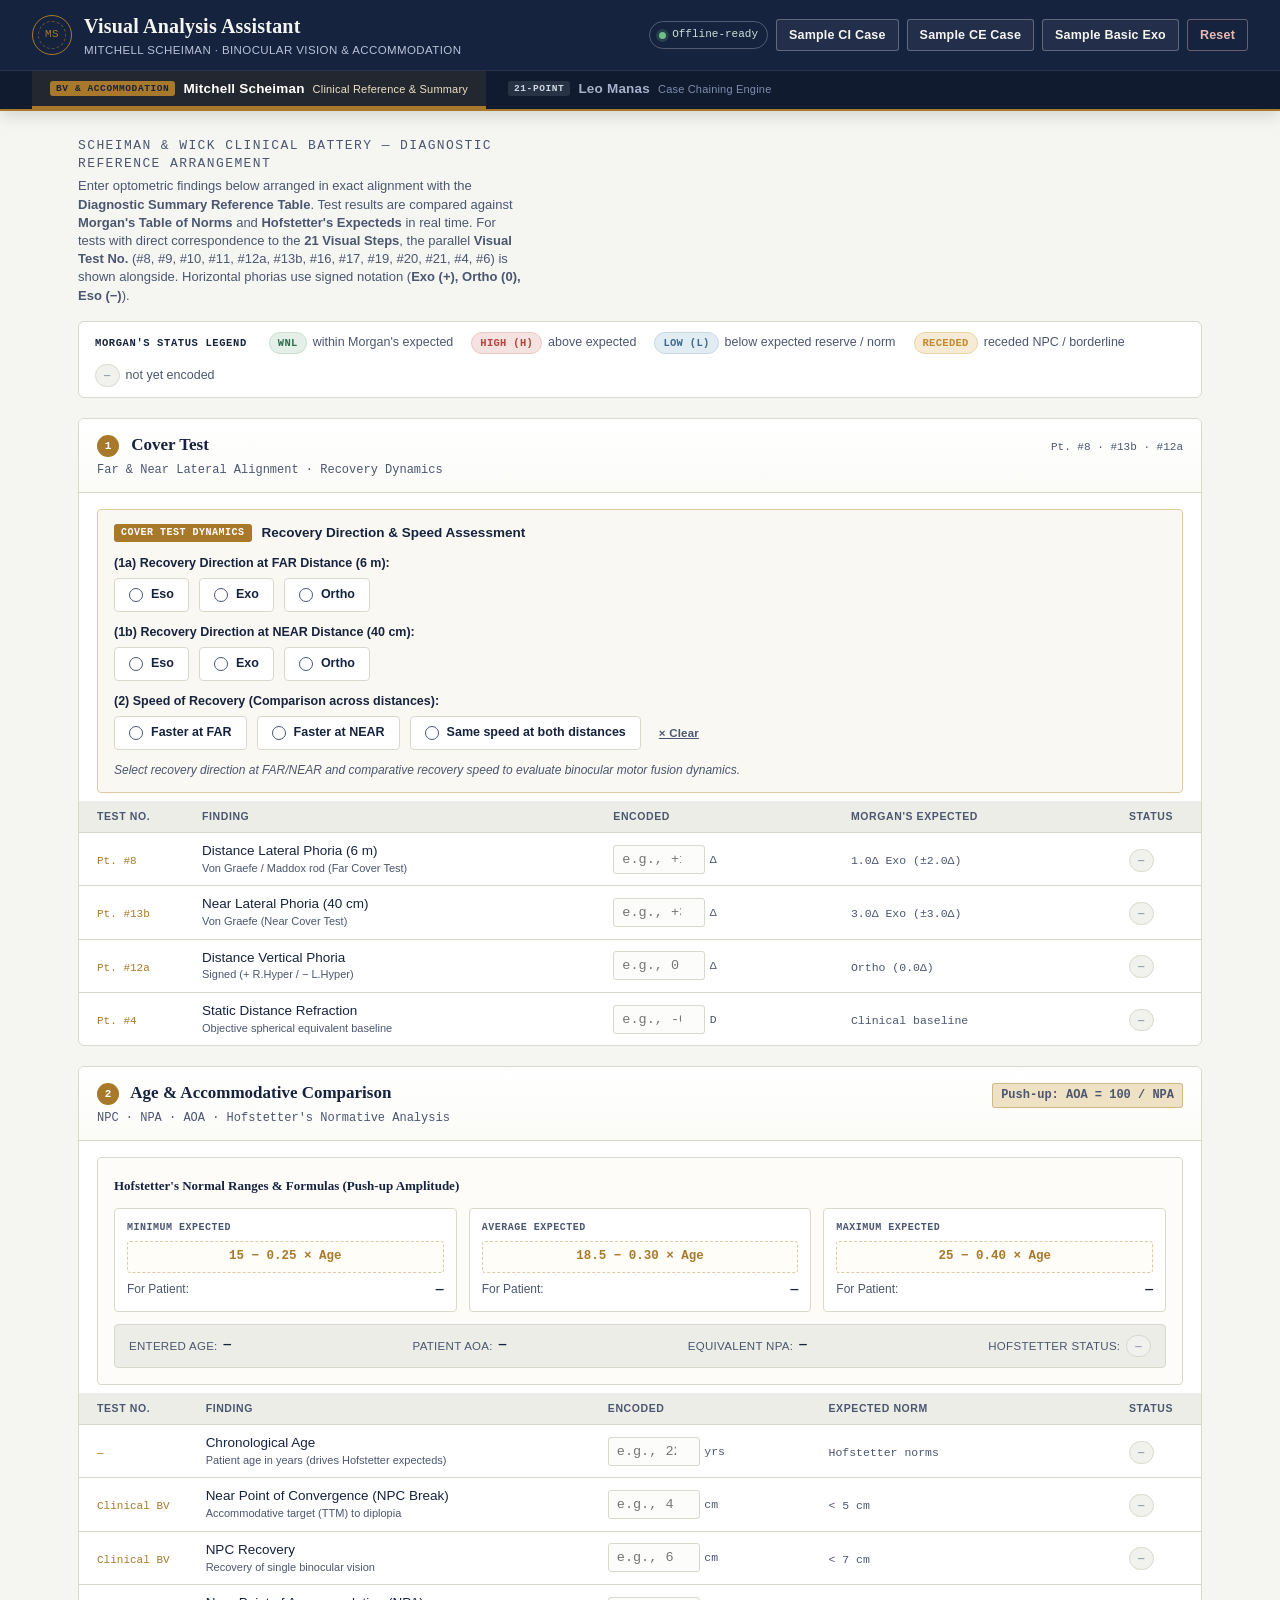
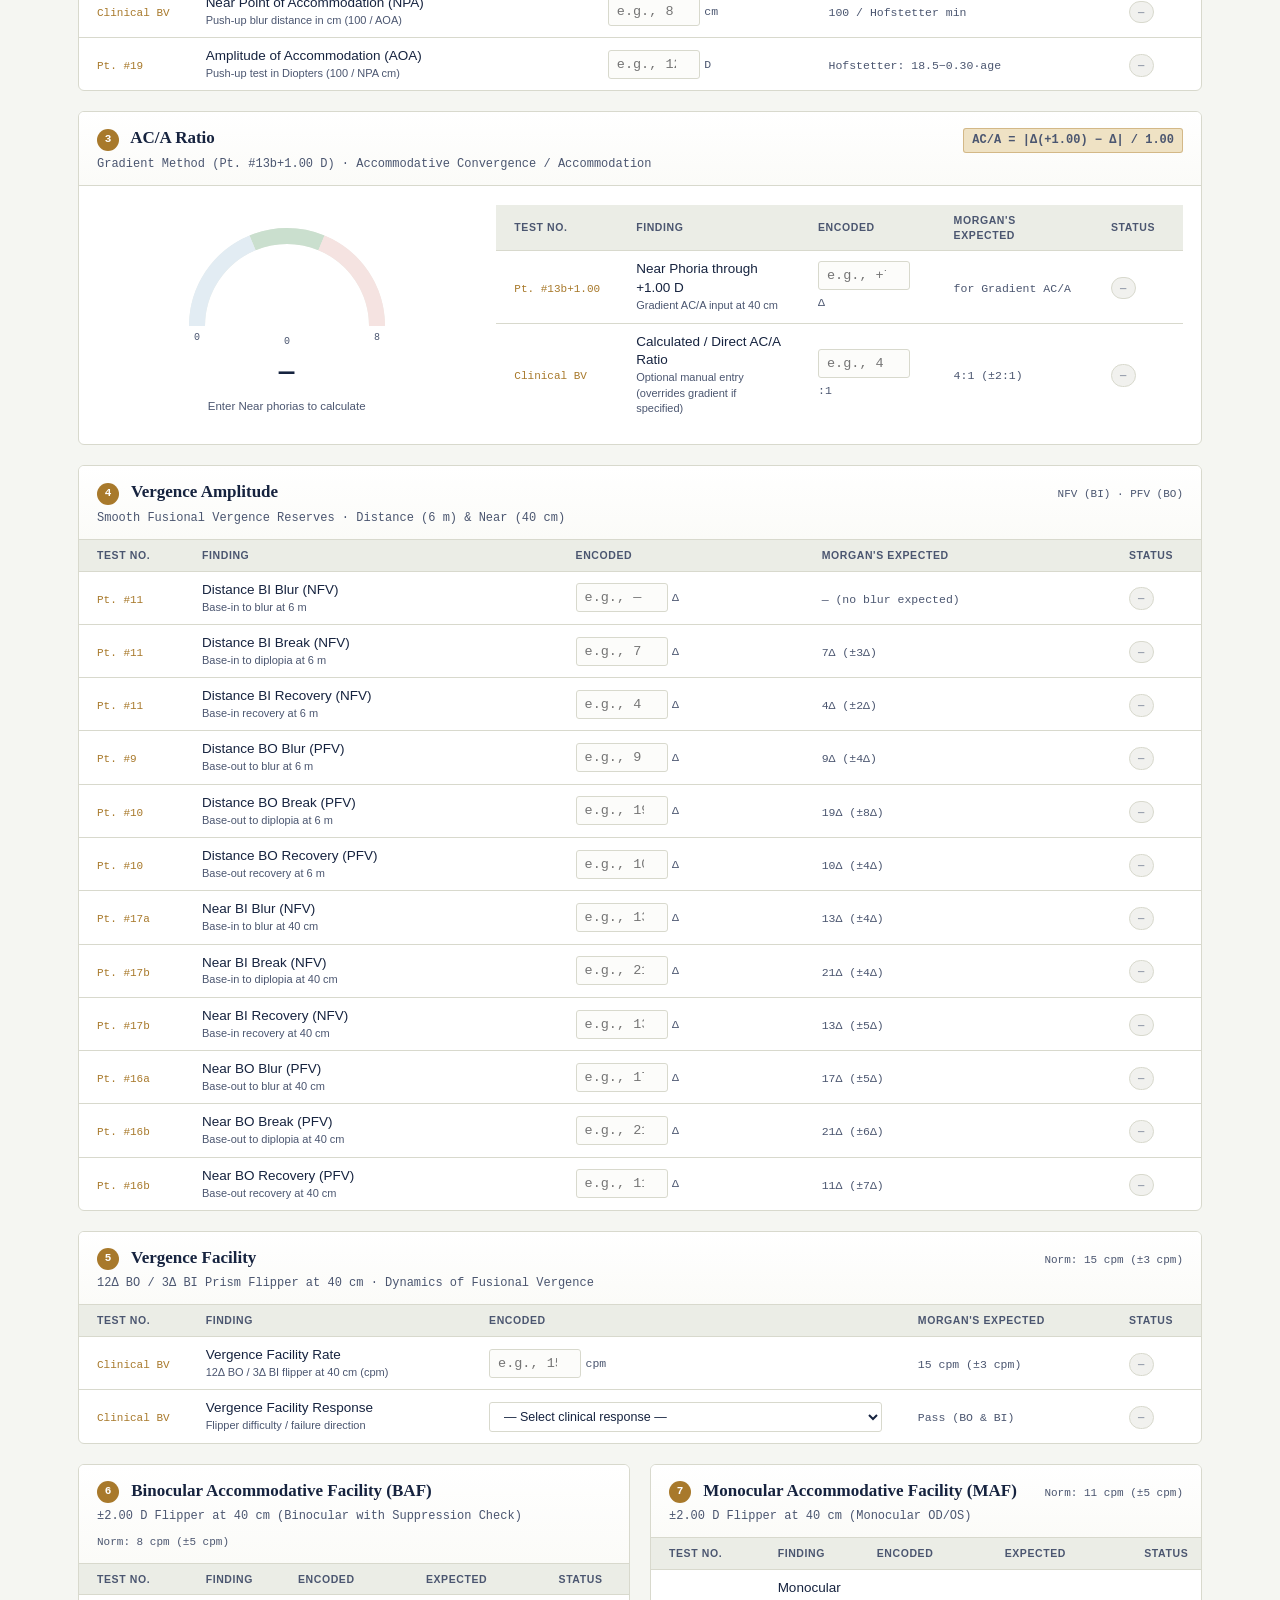
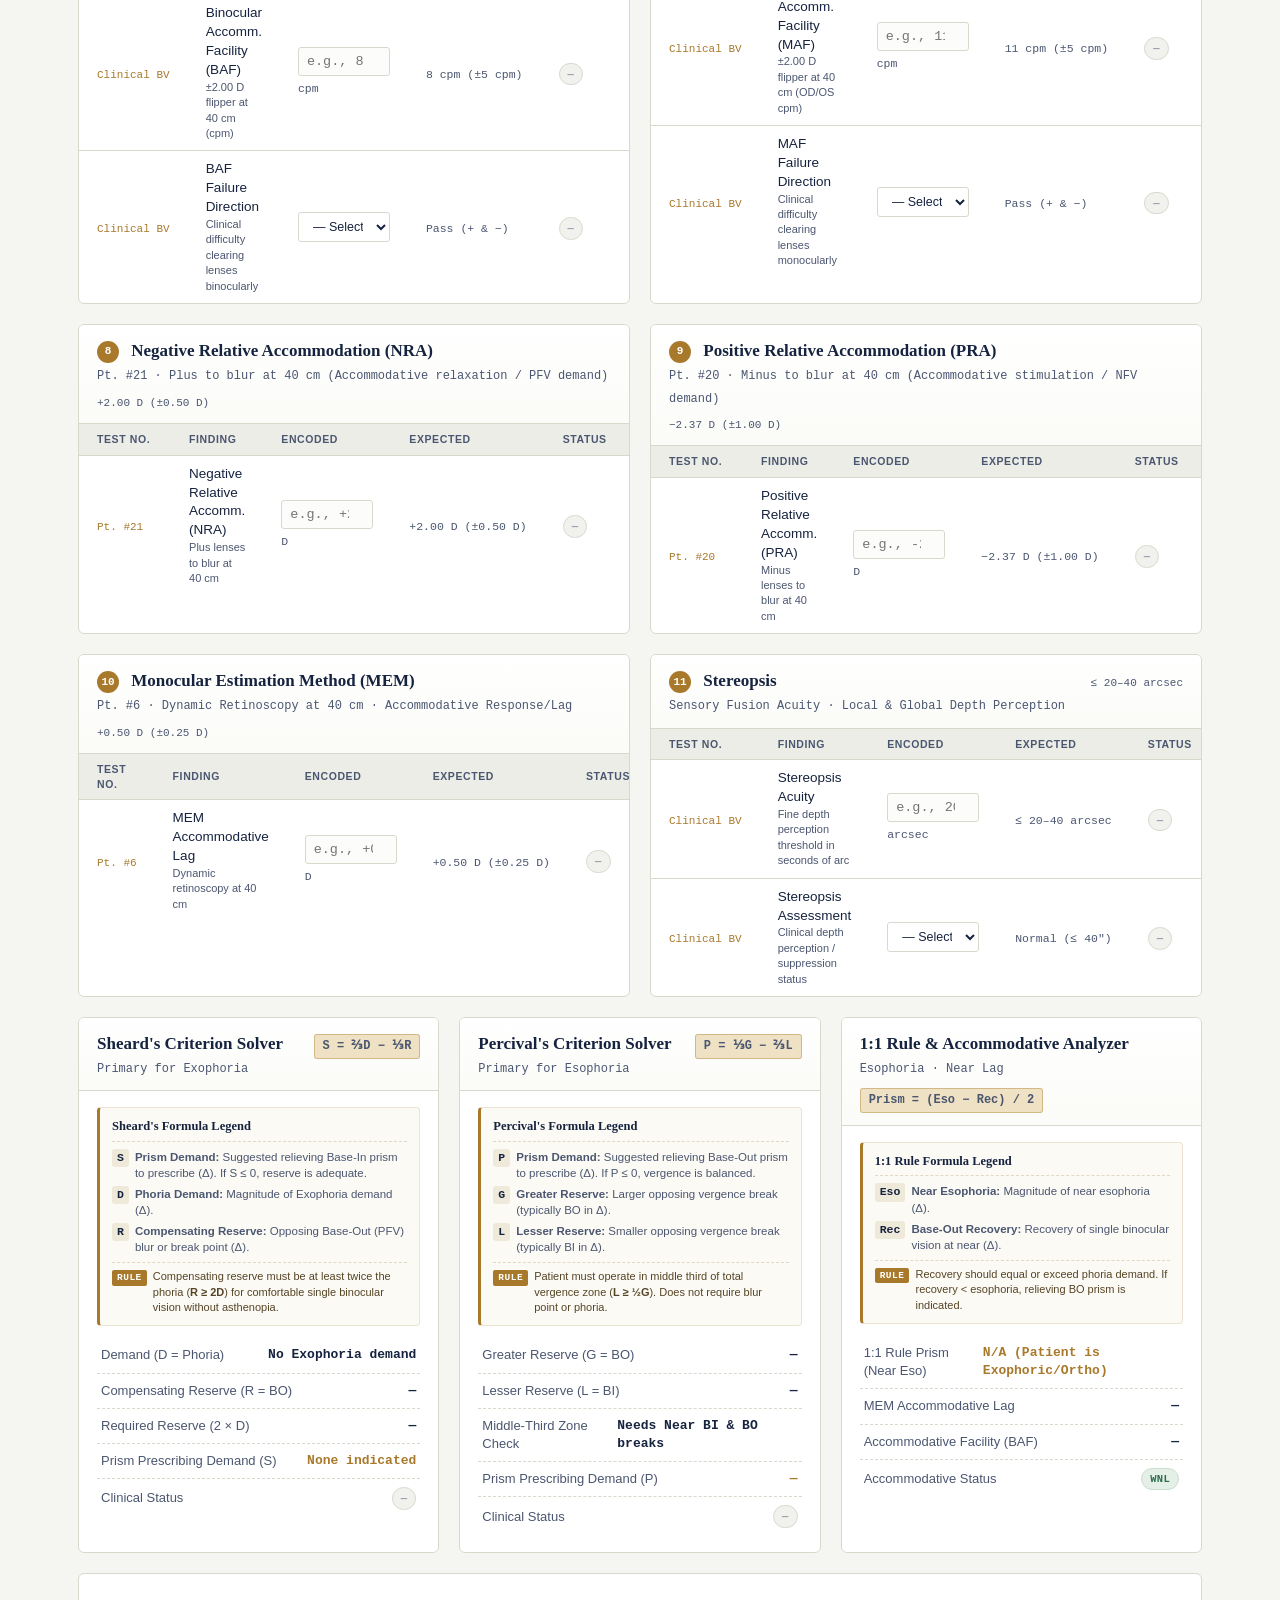
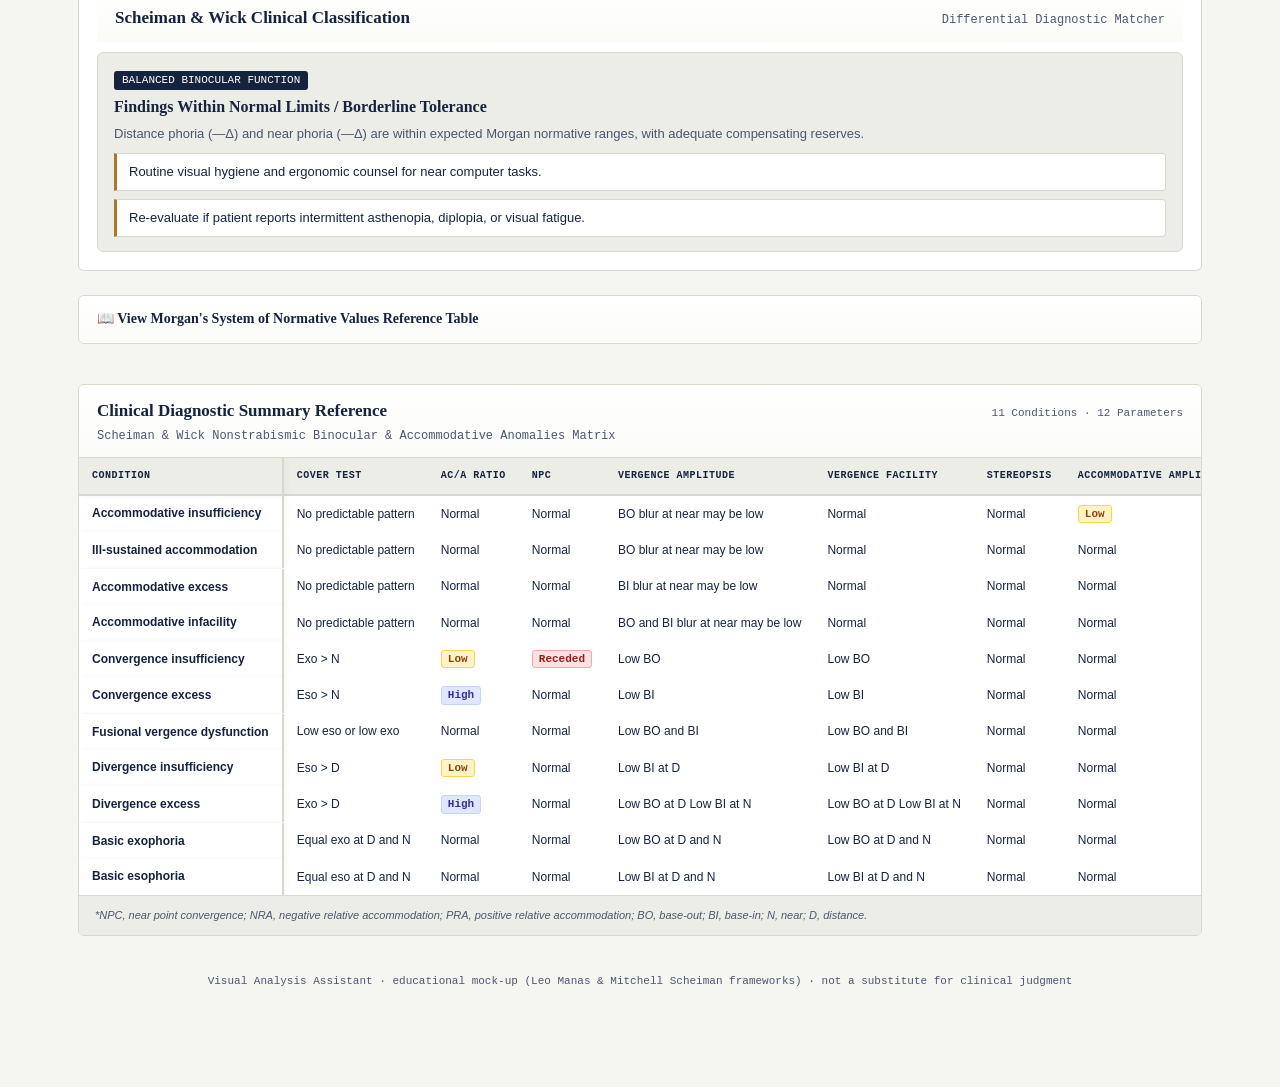
==== commit 89d9b623: "Update web app UI & Add AGENTS.md" ====
--- a/index.html
+++ b/index.html
@@ -16,23 +16,23 @@
 <header class="nameplate">
   <div class="nameplate-row">
     <div class="brand">
-      <div class="brand-mark" id="brandMark">21°</div>
+      <div class="brand-mark" id="brandMark">MS</div>
       <div class="brand-text">
         <h1>Visual Analysis Assistant</h1>
-        <p id="brandSubtitle">Manas 21&#8209;Point &middot; Case Chaining Engine</p>
+        <p id="brandSubtitle">Mitchell Scheiman &middot; Binocular Vision &amp; Accommodation</p>
       </div>
     </div>
     <div class="header-actions">
       <span class="pwa-badge" id="pwaStatus"><span class="pwa-dot"></span> Offline&#8209;ready</span>
       <button class="btn-ghost" id="installBtn" hidden>Install App</button>
-      <div class="manas-presets" id="manasPresets">
+      <div class="manas-presets" id="manasPresets" style="display: none;">
         <button class="btn-preset" id="btnB1">Sample B1 Case</button>
         <button class="btn-preset" id="btnB2">Sample B2 Case</button>
         <button class="btn-preset" id="btnC">Sample C Case</button>
         <button class="btn-preset" id="btnVT12">Sample VT 12 Case</button>
         <button class="btn-reset" id="resetBtn">Reset</button>
       </div>
-      <div class="scheiman-presets" id="scheimanPresets" style="display: none;">
+      <div class="scheiman-presets" id="scheimanPresets">
         <button class="btn-preset" id="btnScheimanCI">Sample CI Case</button>
         <button class="btn-preset" id="btnScheimanCE">Sample CE Case</button>
         <button class="btn-preset" id="btnScheimanExo">Sample Basic Exo</button>
@@ -41,25 +41,25 @@
     </div>
   </div>
   <nav class="framework-nav" role="tablist" aria-label="Visual Analysis Frameworks">
-    <button type="button" class="nav-tab active" role="tab" id="tab-manas" aria-selected="true" aria-controls="panel-manas" tabindex="0">
+    <button type="button" class="nav-tab active" role="tab" id="tab-scheiman" aria-selected="true" aria-controls="panel-scheiman" tabindex="0">
+      <span class="nav-tab-badge">BV &amp; ACCOMMODATION</span>
+      <span class="nav-tab-title">Mitchell Scheiman</span>
+      <span class="nav-tab-sub">Clinical Reference &amp; Summary</span>
+    </button>
+    <button type="button" class="nav-tab" role="tab" id="tab-manas" aria-selected="false" aria-controls="panel-manas" tabindex="-1">
       <span class="nav-tab-badge">21-POINT</span>
       <span class="nav-tab-title">Leo Manas</span>
       <span class="nav-tab-sub">Case Chaining Engine</span>
     </button>
-    <button type="button" class="nav-tab" role="tab" id="tab-scheiman" aria-selected="false" aria-controls="panel-scheiman" tabindex="-1">
-      <span class="nav-tab-badge">BV &amp; ACCOMMODATION</span>
-      <span class="nav-tab-title">Mitchell Scheiman</span>
-      <span class="nav-tab-sub">Clinical Reference</span>
-    </button>
   </nav>
 </header>
 
 <main>
 
   <!-- ============================================================
-       TAB PANEL 1: LEO MANAS (DEFAULT)
+       TAB PANEL 1: LEO MANAS (SECONDARY)
   ============================================================= -->
-  <div id="panel-manas" class="tab-panel active" role="tabpanel" aria-labelledby="tab-manas">
+  <div id="panel-manas" class="tab-panel" role="tabpanel" aria-labelledby="tab-manas" hidden>
 
   <div class="app-intro">
     <div>
@@ -236,14 +236,14 @@
   </div><!-- /#panel-manas -->
 
   <!-- ============================================================
-       TAB PANEL 2: MITCHELL SCHEIMAN (INTERACTIVE CLINICAL FORM)
+       TAB PANEL 2: MITCHELL SCHEIMAN (DEFAULT / INDEX)
   ============================================================= -->
-  <div id="panel-scheiman" class="tab-panel" role="tabpanel" aria-labelledby="tab-scheiman" hidden>
+  <div id="panel-scheiman" class="tab-panel active" role="tabpanel" aria-labelledby="tab-scheiman">
     
     <div class="app-intro">
       <div>
-        <p class="eyebrow">Scheiman &amp; Wick Clinical Battery &mdash; Decision Support</p>
-        <p>Enter optometric findings below. Test results are compared against <strong>Morgan's Table of Norms</strong> in real time. For tests with direct correspondence to the <strong>21 Visual Steps</strong>, the parallel <strong>Visual Test No.</strong> (#8, #9, #10, #11, #12a, #13b, #16, #17, #19, #20, #21, #4, #6) is shown alongside. Horizontal phorias use signed notation (<strong>Exo (+), Ortho (0), Eso (&minus;)</strong>).</p>
+        <p class="eyebrow">Scheiman &amp; Wick Clinical Battery &mdash; Diagnostic Reference Arrangement</p>
+        <p>Enter optometric findings below arranged in exact alignment with the <strong>Diagnostic Summary Reference Table</strong>. Test results are compared against <strong>Morgan's Table of Norms</strong> and <strong>Hofstetter's Expecteds</strong> in real time. For tests with direct correspondence to the <strong>21 Visual Steps</strong>, the parallel <strong>Visual Test No.</strong> (#8, #9, #10, #11, #12a, #13b, #16, #17, #19, #20, #21, #4, #6) is shown alongside. Horizontal phorias use signed notation (<strong>Exo (+), Ortho (0), Eso (&minus;)</strong>).</p>
       </div>
     </div>
 
@@ -257,12 +257,115 @@
       <span class="legend-item"><span class="badge idle">&mdash;</span> not yet encoded</span>
     </section>
 
-    <!-- SECTION 1 — REFRACTIVE & BASELINE FINDINGS -->
-    <section class="card" id="card-scheiman-baseline">
+    <!-- SECTION 1 — COVER TEST -->
+    <section class="card" id="card-scheiman-cover-test">
       <div class="card-head">
-        <h2>Refractive Baseline &amp; Patient</h2>
-        <span class="sub">Age &middot; Retinoscopy &middot; Dynamic Lag</span>
-      </div>
+        <div>
+          <h2><span class="card-step-num">1</span> Cover Test</h2>
+          <span class="sub">Far &amp; Near Lateral Alignment &middot; Recovery Dynamics</span>
+        </div>
+        <span class="sub" style="font-family:var(--font-mono);font-size:11px;">Pt. #8 &middot; #13b &middot; #12a</span>
+      </div>
+      
+      <!-- Cover Test Recovery Dynamics -->
+      <div class="ct-recovery-box">
+        <div class="ct-recovery-header">
+          <span class="ct-recovery-badge">Cover Test Dynamics</span>
+          <span class="ct-recovery-title">Recovery Direction &amp; Speed Assessment</span>
+        </div>
+
+        <div class="ct-dynamics-grid">
+          <!-- (1a) FAR Distance Recovery Direction -->
+          <div class="ct-dynamic-group">
+            <span class="ct-group-label"><strong>(1a) Recovery Direction at FAR Distance (6 m):</strong></span>
+            <div class="ct-radio-group" role="radiogroup" aria-label="FAR distance recovery direction">
+              <label class="ct-radio-label">
+                <input type="radio" name="scheiman_ct_far_dir" value="eso" id="ctFarEso">
+                <span class="ct-radio-tile">
+                  <span class="ct-radio-dot"></span>
+                  <span class="ct-radio-text"><strong>Eso</strong></span>
+                </span>
+              </label>
+              <label class="ct-radio-label">
+                <input type="radio" name="scheiman_ct_far_dir" value="exo" id="ctFarExo">
+                <span class="ct-radio-tile">
+                  <span class="ct-radio-dot"></span>
+                  <span class="ct-radio-text"><strong>Exo</strong></span>
+                </span>
+              </label>
+              <label class="ct-radio-label">
+                <input type="radio" name="scheiman_ct_far_dir" value="ortho" id="ctFarOrtho">
+                <span class="ct-radio-tile">
+                  <span class="ct-radio-dot"></span>
+                  <span class="ct-radio-text"><strong>Ortho</strong></span>
+                </span>
+              </label>
+            </div>
+          </div>
+
+          <!-- (1b) NEAR Distance Recovery Direction -->
+          <div class="ct-dynamic-group">
+            <span class="ct-group-label"><strong>(1b) Recovery Direction at NEAR Distance (40 cm):</strong></span>
+            <div class="ct-radio-group" role="radiogroup" aria-label="NEAR distance recovery direction">
+              <label class="ct-radio-label">
+                <input type="radio" name="scheiman_ct_near_dir" value="eso" id="ctNearEso">
+                <span class="ct-radio-tile">
+                  <span class="ct-radio-dot"></span>
+                  <span class="ct-radio-text"><strong>Eso</strong></span>
+                </span>
+              </label>
+              <label class="ct-radio-label">
+                <input type="radio" name="scheiman_ct_near_dir" value="exo" id="ctNearExo">
+                <span class="ct-radio-tile">
+                  <span class="ct-radio-dot"></span>
+                  <span class="ct-radio-text"><strong>Exo</strong></span>
+                </span>
+              </label>
+              <label class="ct-radio-label">
+                <input type="radio" name="scheiman_ct_near_dir" value="ortho" id="ctNearOrtho">
+                <span class="ct-radio-tile">
+                  <span class="ct-radio-dot"></span>
+                  <span class="ct-radio-text"><strong>Ortho</strong></span>
+                </span>
+              </label>
+            </div>
+          </div>
+
+          <!-- (2) Speed of Recovery -->
+          <div class="ct-dynamic-group">
+            <span class="ct-group-label"><strong>(2) Speed of Recovery (Comparison across distances):</strong></span>
+            <div class="ct-radio-group" role="radiogroup" aria-label="Speed of recovery comparison">
+              <label class="ct-radio-label">
+                <input type="radio" name="scheiman_ct_speed" value="far" id="ctSpeedFar">
+                <span class="ct-radio-tile">
+                  <span class="ct-radio-dot"></span>
+                  <span class="ct-radio-text"><strong>Faster at FAR</strong></span>
+                </span>
+              </label>
+              <label class="ct-radio-label">
+                <input type="radio" name="scheiman_ct_speed" value="near" id="ctSpeedNear">
+                <span class="ct-radio-tile">
+                  <span class="ct-radio-dot"></span>
+                  <span class="ct-radio-text"><strong>Faster at NEAR</strong></span>
+                </span>
+              </label>
+              <label class="ct-radio-label">
+                <input type="radio" name="scheiman_ct_speed" value="same" id="ctSpeedSame">
+                <span class="ct-radio-tile">
+                  <span class="ct-radio-dot"></span>
+                  <span class="ct-radio-text"><strong>Same speed at both distances</strong></span>
+                </span>
+              </label>
+              <button type="button" class="btn-text-clear" id="ctDynamicsClear" title="Clear recovery dynamics">&times; Clear</button>
+            </div>
+          </div>
+        </div>
+
+        <div class="ct-recovery-hint" id="ctRecoveryHint">
+          <em>Select recovery direction at FAR/NEAR and comparative recovery speed to evaluate binocular motor fusion dynamics.</em>
+        </div>
+      </div>
+
       <table class="field-table">
         <thead>
           <tr>
@@ -273,15 +376,114 @@
             <th style="width:90px;">Status</th>
           </tr>
         </thead>
-        <tbody id="tbl-scheiman-baseline"></tbody>
+        <tbody id="tbl-scheiman-cover-test"></tbody>
       </table>
     </section>
 
-    <!-- SECTION 2 — DISTANCE FINDINGS (6M) -->
-    <section class="card" id="card-scheiman-distance">
+    <!-- SECTION 2 — AGE & ACCOMMODATIVE COMPARISON (NPC, NPA, AOA, HOFSTETTER) -->
+    <section class="card" id="card-scheiman-age-accomm">
       <div class="card-head">
-        <h2>Distance Findings <span class="sub">(6&nbsp;m)</span></h2>
-        <span class="sub">Phoria &middot; Base-In &middot; Base-Out</span>
+        <div>
+          <h2><span class="card-step-num">2</span> Age &amp; Accommodative Comparison</h2>
+          <span class="sub">NPC &middot; NPA &middot; AOA &middot; Hofstetter's Normative Analysis</span>
+        </div>
+        <span class="sub formula-pill">Push-up: AOA = 100 / NPA</span>
+      </div>
+
+      <!-- Hofstetter Normal Ranges & Formulas Legend Box -->
+      <div class="hofstetter-box">
+        <div class="hof-header">
+          <span class="fl-title" style="font-weight:700;color:var(--ink);font-size:13px;">Hofstetter's Normal Ranges &amp; Formulas (Push-up Amplitude)</span>
+        </div>
+        <div class="hof-grid">
+          <div class="hof-card">
+            <span class="hof-badge">Minimum Expected</span>
+            <div class="hof-math">15 &minus; 0.25 &times; Age</div>
+            <div class="hof-calc-row">
+              <span class="k">For Patient:</span>
+              <strong class="v" id="hofCalcMinVal">&mdash;</strong>
+            </div>
+          </div>
+          <div class="hof-card">
+            <span class="hof-badge">Average Expected</span>
+            <div class="hof-math">18.5 &minus; 0.30 &times; Age</div>
+            <div class="hof-calc-row">
+              <span class="k">For Patient:</span>
+              <strong class="v" id="hofCalcAvgVal">&mdash;</strong>
+            </div>
+          </div>
+          <div class="hof-card">
+            <span class="hof-badge">Maximum Expected</span>
+            <div class="hof-math">25 &minus; 0.40 &times; Age</div>
+            <div class="hof-calc-row">
+              <span class="k">For Patient:</span>
+              <strong class="v" id="hofCalcMaxVal">&mdash;</strong>
+            </div>
+          </div>
+        </div>
+        <div class="hof-summary-bar" id="hofSummaryBar">
+          <div class="hof-stat"><span class="k">Entered Age:</span> <span class="v" id="hofAgeVal">&mdash;</span></div>
+          <div class="hof-stat"><span class="k">Patient AOA:</span> <span class="v" id="hofAoaVal">&mdash;</span></div>
+          <div class="hof-stat"><span class="k">Equivalent NPA:</span> <span class="v" id="hofNpaVal">&mdash;</span></div>
+          <div class="hof-stat"><span class="k">Hofstetter Status:</span> <span class="v" id="hofAoaStatus">&mdash;</span></div>
+        </div>
+      </div>
+
+      <table class="field-table">
+        <thead>
+          <tr>
+            <th style="width:105px;">Test No.</th>
+            <th>Finding</th>
+            <th>Encoded</th>
+            <th>Expected Norm</th>
+            <th style="width:90px;">Status</th>
+          </tr>
+        </thead>
+        <tbody id="tbl-scheiman-age-accomm"></tbody>
+      </table>
+    </section>
+
+    <!-- SECTION 3 — AC/A RATIO -->
+    <section class="card" id="card-scheiman-aca">
+      <div class="card-head">
+        <div>
+          <h2><span class="card-step-num">3</span> AC/A Ratio</h2>
+          <span class="sub">Gradient Method (Pt. #13b+1.00 D) &middot; Accommodative Convergence / Accommodation</span>
+        </div>
+        <span class="sub formula-pill">AC/A = |Δ(+1.00) &minus; Δ| / 1.00</span>
+      </div>
+
+      <div class="aca-flex-row">
+        <div class="gauge-wrap" style="flex:1;min-width:240px;">
+          <svg id="scheimanAcaGauge" width="220" height="130" viewBox="0 0 220 130" aria-hidden="true"></svg>
+          <div class="gauge-value" id="scheimanAcaValue">&mdash;</div>
+          <div class="gauge-label" id="scheimanAcaLabel">Enter Near phorias to calculate</div>
+        </div>
+        <div style="flex:2;min-width:280px;">
+          <table class="field-table" style="margin:0;">
+            <thead>
+              <tr>
+                <th style="width:105px;">Test No.</th>
+                <th>Finding</th>
+                <th>Encoded</th>
+                <th>Morgan's Expected</th>
+                <th style="width:90px;">Status</th>
+              </tr>
+            </thead>
+            <tbody id="tbl-scheiman-aca"></tbody>
+          </table>
+        </div>
+      </div>
+    </section>
+
+    <!-- SECTION 4 — VERGENCE AMPLITUDE -->
+    <section class="card" id="card-scheiman-vergence-amp">
+      <div class="card-head">
+        <div>
+          <h2><span class="card-step-num">4</span> Vergence Amplitude</h2>
+          <span class="sub">Smooth Fusional Vergence Reserves &middot; Distance (6 m) &amp; Near (40 cm)</span>
+        </div>
+        <span class="sub" style="font-family:var(--font-mono);font-size:11px;">NFV (BI) &middot; PFV (BO)</span>
       </div>
       <table class="field-table">
         <thead>
@@ -293,15 +495,18 @@
             <th style="width:90px;">Status</th>
           </tr>
         </thead>
-        <tbody id="tbl-scheiman-distance"></tbody>
+        <tbody id="tbl-scheiman-vergence-amp"></tbody>
       </table>
     </section>
 
-    <!-- SECTION 3 — NEARPOINT FINDINGS (40CM) -->
-    <section class="card" id="card-scheiman-near">
+    <!-- SECTION 5 — VERGENCE FACILITY -->
+    <section class="card" id="card-scheiman-vergence-fac">
       <div class="card-head">
-        <h2>Nearpoint Findings <span class="sub">(40&nbsp;cm)</span></h2>
-        <span class="sub">NPC &middot; Phoria &middot; Base-In &middot; Base-Out</span>
+        <div>
+          <h2><span class="card-step-num">5</span> Vergence Facility</h2>
+          <span class="sub">12Δ BO / 3Δ BI Prism Flipper at 40 cm &middot; Dynamics of Fusional Vergence</span>
+        </div>
+        <span class="sub" style="font-family:var(--font-mono);font-size:11px;">Norm: 15 cpm (&plusmn;3 cpm)</span>
       </div>
       <table class="field-table">
         <thead>
@@ -313,40 +518,159 @@
             <th style="width:90px;">Status</th>
           </tr>
         </thead>
-        <tbody id="tbl-scheiman-near"></tbody>
+        <tbody id="tbl-scheiman-vergence-fac"></tbody>
       </table>
     </section>
 
-    <!-- SECTION 4 — ACCOMMODATIVE BATTERY -->
-    <section class="card" id="card-scheiman-accomm">
-      <div class="card-head">
-        <h2>Accommodative Battery</h2>
-        <span class="sub">Amplitude &middot; Facility &middot; Relative Accomm.</span>
-      </div>
-      <table class="field-table">
-        <thead>
-          <tr>
-            <th style="width:105px;">Test No.</th>
-            <th>Finding</th>
-            <th>Encoded</th>
-            <th>Morgan's Expected</th>
-            <th style="width:90px;">Status</th>
-          </tr>
-        </thead>
-        <tbody id="tbl-scheiman-accomm"></tbody>
-      </table>
-    </section>
-
-    <!-- SECTION 5 — DIAGNOSTIC CALCULATIONS & PRESCRIBING SOLVERS -->
+    <!-- SECTIONS 6 & 7 — ACCOMMODATIVE FACILITY (BAF & MAF) -->
+    <div class="grid-2col">
+      <!-- SECTION 6 — BINOCULAR ACCOMMODATIVE FACILITY -->
+      <section class="card" id="card-scheiman-baf">
+        <div class="card-head">
+          <div>
+            <h2><span class="card-step-num">6</span> Binocular Accommodative Facility (BAF)</h2>
+            <span class="sub">&plusmn;2.00 D Flipper at 40 cm (Binocular with Suppression Check)</span>
+          </div>
+          <span class="sub" style="font-family:var(--font-mono);font-size:11px;">Norm: 8 cpm (&plusmn;5 cpm)</span>
+        </div>
+        <table class="field-table">
+          <thead>
+            <tr>
+              <th style="width:105px;">Test No.</th>
+              <th>Finding</th>
+              <th>Encoded</th>
+              <th>Expected</th>
+              <th style="width:90px;">Status</th>
+            </tr>
+          </thead>
+          <tbody id="tbl-scheiman-baf"></tbody>
+        </table>
+      </section>
+
+      <!-- SECTION 7 — MONOCULAR ACCOMMODATIVE FACILITY -->
+      <section class="card" id="card-scheiman-maf">
+        <div class="card-head">
+          <div>
+            <h2><span class="card-step-num">7</span> Monocular Accommodative Facility (MAF)</h2>
+            <span class="sub">&plusmn;2.00 D Flipper at 40 cm (Monocular OD/OS)</span>
+          </div>
+          <span class="sub" style="font-family:var(--font-mono);font-size:11px;">Norm: 11 cpm (&plusmn;5 cpm)</span>
+        </div>
+        <table class="field-table">
+          <thead>
+            <tr>
+              <th style="width:105px;">Test No.</th>
+              <th>Finding</th>
+              <th>Encoded</th>
+              <th>Expected</th>
+              <th style="width:90px;">Status</th>
+            </tr>
+          </thead>
+          <tbody id="tbl-scheiman-maf"></tbody>
+        </table>
+      </section>
+    </div>
+
+    <!-- SECTIONS 8 & 9 — RELATIVE ACCOMMODATION (NRA & PRA) -->
+    <div class="grid-2col">
+      <!-- SECTION 8 — NRA -->
+      <section class="card" id="card-scheiman-nra">
+        <div class="card-head">
+          <div>
+            <h2><span class="card-step-num">8</span> Negative Relative Accommodation (NRA)</h2>
+            <span class="sub">Pt. #21 &middot; Plus to blur at 40 cm (Accommodative relaxation / PFV demand)</span>
+          </div>
+          <span class="sub" style="font-family:var(--font-mono);font-size:11px;">+2.00 D (&plusmn;0.50 D)</span>
+        </div>
+        <table class="field-table">
+          <thead>
+            <tr>
+              <th style="width:105px;">Test No.</th>
+              <th>Finding</th>
+              <th>Encoded</th>
+              <th>Expected</th>
+              <th style="width:90px;">Status</th>
+            </tr>
+          </thead>
+          <tbody id="tbl-scheiman-nra"></tbody>
+        </table>
+      </section>
+
+      <!-- SECTION 9 — PRA -->
+      <section class="card" id="card-scheiman-pra">
+        <div class="card-head">
+          <div>
+            <h2><span class="card-step-num">9</span> Positive Relative Accommodation (PRA)</h2>
+            <span class="sub">Pt. #20 &middot; Minus to blur at 40 cm (Accommodative stimulation / NFV demand)</span>
+          </div>
+          <span class="sub" style="font-family:var(--font-mono);font-size:11px;">&minus;2.37 D (&plusmn;1.00 D)</span>
+        </div>
+        <table class="field-table">
+          <thead>
+            <tr>
+              <th style="width:105px;">Test No.</th>
+              <th>Finding</th>
+              <th>Encoded</th>
+              <th>Expected</th>
+              <th style="width:90px;">Status</th>
+            </tr>
+          </thead>
+          <tbody id="tbl-scheiman-pra"></tbody>
+        </table>
+      </section>
+    </div>
+
+    <!-- SECTIONS 10 & 11 — DYNAMIC LAG & STEREOPSIS (MEM & STEREOPSIS) -->
+    <div class="grid-2col">
+      <!-- SECTION 10 — MEM -->
+      <section class="card" id="card-scheiman-mem">
+        <div class="card-head">
+          <div>
+            <h2><span class="card-step-num">10</span> Monocular Estimation Method (MEM)</h2>
+            <span class="sub">Pt. #6 &middot; Dynamic Retinoscopy at 40 cm &middot; Accommodative Response/Lag</span>
+          </div>
+          <span class="sub" style="font-family:var(--font-mono);font-size:11px;">+0.50 D (&plusmn;0.25 D)</span>
+        </div>
+        <table class="field-table">
+          <thead>
+            <tr>
+              <th style="width:105px;">Test No.</th>
+              <th>Finding</th>
+              <th>Encoded</th>
+              <th>Expected</th>
+              <th style="width:90px;">Status</th>
+            </tr>
+          </thead>
+          <tbody id="tbl-scheiman-mem"></tbody>
+        </table>
+      </section>
+
+      <!-- SECTION 11 — STEREOPSIS -->
+      <section class="card" id="card-scheiman-stereo">
+        <div class="card-head">
+          <div>
+            <h2><span class="card-step-num">11</span> Stereopsis</h2>
+            <span class="sub">Sensory Fusion Acuity &middot; Local &amp; Global Depth Perception</span>
+          </div>
+          <span class="sub" style="font-family:var(--font-mono);font-size:11px;">&le; 20&ndash;40 arcsec</span>
+        </div>
+        <table class="field-table">
+          <thead>
+            <tr>
+              <th style="width:105px;">Test No.</th>
+              <th>Finding</th>
+              <th>Encoded</th>
+              <th>Expected</th>
+              <th style="width:90px;">Status</th>
+            </tr>
+          </thead>
+          <tbody id="tbl-scheiman-stereo"></tbody>
+        </table>
+      </section>
+    </div>
+
+    <!-- SECTION 12 — PRESCRIBING SOLVERS -->
     <section class="diag-grid">
-      <div class="card">
-        <div class="card-head"><h2>AC/A Ratio (Gradient)</h2><span class="sub">Point #13b+1.00 &minus; #13b</span></div>
-        <div class="gauge-wrap">
-          <svg id="scheimanAcaGauge" width="220" height="130" viewBox="0 0 220 130" aria-hidden="true"></svg>
-          <div class="gauge-value" id="scheimanAcaValue">&mdash;</div>
-          <div class="gauge-label" id="scheimanAcaLabel">Enter Near phorias to calculate</div>
-        </div>
-      </div>
 
       <div class="card">
         <div class="card-head">
--- a/css/styles.css
+++ b/css/styles.css
@@ -1596,3 +1596,294 @@
   color: #9B2C2C;
   border: 1px solid #F8B4B4;
 }
+
+/* ============================================================
+   SCHEIMAN 11-STEP FORM & RECOVERY DYNAMICS STYLES
+============================================================ */
+.card-step-num {
+  display: inline-flex;
+  align-items: center;
+  justify-content: center;
+  width: 22px;
+  height: 22px;
+  background: var(--brass);
+  color: #FFF;
+  border-radius: 50%;
+  font-size: 11px;
+  font-family: var(--font-mono);
+  font-weight: 700;
+  margin-right: 8px;
+  vertical-align: middle;
+}
+
+.grid-2col {
+  display: grid;
+  grid-template-columns: repeat(auto-fit, minmax(320px, 1fr));
+  gap: 20px;
+}
+
+/* Cover Test Recovery Radio Group */
+.ct-recovery-box {
+  margin: 16px 18px 8px;
+  padding: 14px 16px;
+  background: #FAF8F2;
+  border: 1px solid #DFCBA3;
+  border-radius: 4px;
+  display: flex;
+  flex-direction: column;
+  gap: 12px;
+}
+
+.ct-recovery-header {
+  display: flex;
+  align-items: center;
+  gap: 10px;
+  flex-wrap: wrap;
+}
+
+.ct-dynamics-grid {
+  display: flex;
+  flex-direction: column;
+  gap: 12px;
+}
+
+.ct-dynamic-group {
+  display: flex;
+  flex-direction: column;
+  gap: 6px;
+}
+
+.ct-group-label {
+  font-size: 12.5px;
+  color: var(--ink);
+  font-family: var(--font-sans);
+}
+
+.ct-recovery-badge {
+  font-family: var(--font-mono);
+  font-size: 10px;
+  font-weight: 700;
+  text-transform: uppercase;
+  letter-spacing: 0.5px;
+  background: var(--brass);
+  color: #FFF;
+  padding: 2px 7px;
+  border-radius: 3px;
+}
+
+.ct-recovery-title {
+  font-size: 13.5px;
+  font-weight: 600;
+  color: var(--ink);
+}
+
+.ct-radio-group {
+  display: flex;
+  align-items: center;
+  gap: 10px;
+  flex-wrap: wrap;
+}
+
+.ct-radio-label {
+  cursor: pointer;
+  user-select: none;
+  position: relative;
+}
+
+.ct-radio-label input[type="radio"] {
+  position: absolute;
+  opacity: 0;
+  pointer-events: none;
+}
+
+.ct-radio-tile {
+  display: flex;
+  align-items: center;
+  gap: 8px;
+  padding: 7px 14px;
+  background: #FFF;
+  border: 1.5px solid var(--line);
+  border-radius: 4px;
+  font-size: 12.5px;
+  color: var(--ink);
+  transition: all 0.16s ease;
+}
+
+.ct-radio-dot {
+  width: 14px;
+  height: 14px;
+  border-radius: 50%;
+  border: 1.5px solid var(--ink-soft);
+  background: #FFF;
+  display: flex;
+  align-items: center;
+  justify-content: center;
+  transition: all 0.16s ease;
+}
+
+.ct-radio-label input[type="radio"]:checked + .ct-radio-tile {
+  border-color: var(--brass);
+  background: #FDF9EE;
+  color: var(--ink);
+  font-weight: 600;
+}
+
+.ct-radio-label input[type="radio"]:checked + .ct-radio-tile .ct-radio-dot {
+  border-color: var(--brass);
+  background: var(--brass);
+  box-shadow: inset 0 0 0 3px #FFF;
+}
+
+.ct-radio-label input[type="radio"]:focus-visible + .ct-radio-tile {
+  outline: 2px solid var(--brass);
+  outline-offset: 2px;
+}
+
+.ct-recovery-hint {
+  font-size: 12px;
+  color: var(--ink-soft);
+  line-height: 1.4;
+}
+
+.btn-text-clear {
+  background: transparent;
+  border: none;
+  font-size: 11.5px;
+  font-family: var(--font-sans);
+  color: var(--ink-soft);
+  cursor: pointer;
+  padding: 4px 8px;
+  border-radius: 3px;
+  text-decoration: underline;
+}
+
+.btn-text-clear:hover {
+  color: var(--high);
+}
+
+/* Hofstetter Normal Ranges Box */
+.hofstetter-box {
+  margin: 16px 18px 8px;
+  padding: 16px;
+  background: #FDFCF8;
+  border: 1px solid var(--line);
+  border-radius: 4px;
+  display: flex;
+  flex-direction: column;
+  gap: 12px;
+}
+
+.hof-grid {
+  display: grid;
+  grid-template-columns: repeat(auto-fit, minmax(200px, 1fr));
+  gap: 12px;
+}
+
+.hof-card {
+  background: #FFF;
+  border: 1px solid var(--line);
+  border-radius: 4px;
+  padding: 12px;
+  display: flex;
+  flex-direction: column;
+  gap: 6px;
+}
+
+.hof-badge {
+  font-family: var(--font-mono);
+  font-size: 10px;
+  font-weight: 700;
+  text-transform: uppercase;
+  letter-spacing: 0.5px;
+  color: var(--ink-soft);
+}
+
+.hof-math {
+  font-family: var(--font-mono);
+  font-size: 12.5px;
+  font-weight: 700;
+  color: var(--brass);
+  background: #FFFDF7;
+  border: 1px dashed #DFCBA3;
+  padding: 6px 10px;
+  border-radius: 3px;
+  text-align: center;
+}
+
+.hof-calc-row {
+  display: flex;
+  justify-content: space-between;
+  align-items: center;
+  font-size: 12px;
+  margin-top: 2px;
+}
+
+.hof-calc-row .k {
+  color: var(--ink-soft);
+}
+
+.hof-calc-row .v {
+  font-family: var(--font-mono);
+  color: var(--ink);
+  font-size: 13px;
+}
+
+.hof-summary-bar {
+  display: flex;
+  align-items: center;
+  justify-content: space-between;
+  gap: 14px;
+  flex-wrap: wrap;
+  padding: 10px 14px;
+  background: var(--paper-2);
+  border: 1px solid var(--line);
+  border-radius: 4px;
+  font-size: 12.5px;
+}
+
+.hof-stat {
+  display: flex;
+  align-items: center;
+  gap: 6px;
+}
+
+.hof-stat .k {
+  color: var(--ink-soft);
+  font-size: 11.5px;
+  text-transform: uppercase;
+  letter-spacing: 0.3px;
+}
+
+.hof-stat .v {
+  font-family: var(--font-mono);
+  font-weight: 600;
+  color: var(--ink);
+}
+
+/* Field Select Dropdown */
+.field-select {
+  width: 100%;
+  padding: 6px 10px;
+  font-size: 12.5px;
+  font-family: var(--font-sans);
+  color: var(--ink);
+  background: #FFF;
+  border: 1px solid var(--line);
+  border-radius: 3px;
+  outline: none;
+  transition: border-color 0.16s ease;
+}
+
+.field-select:focus {
+  border-color: var(--brass);
+  box-shadow: 0 0 0 1px var(--brass);
+}
+
+.aca-flex-row {
+  display: flex;
+  align-items: center;
+  gap: 20px;
+  flex-wrap: wrap;
+  padding: 12px 18px;
+}
+
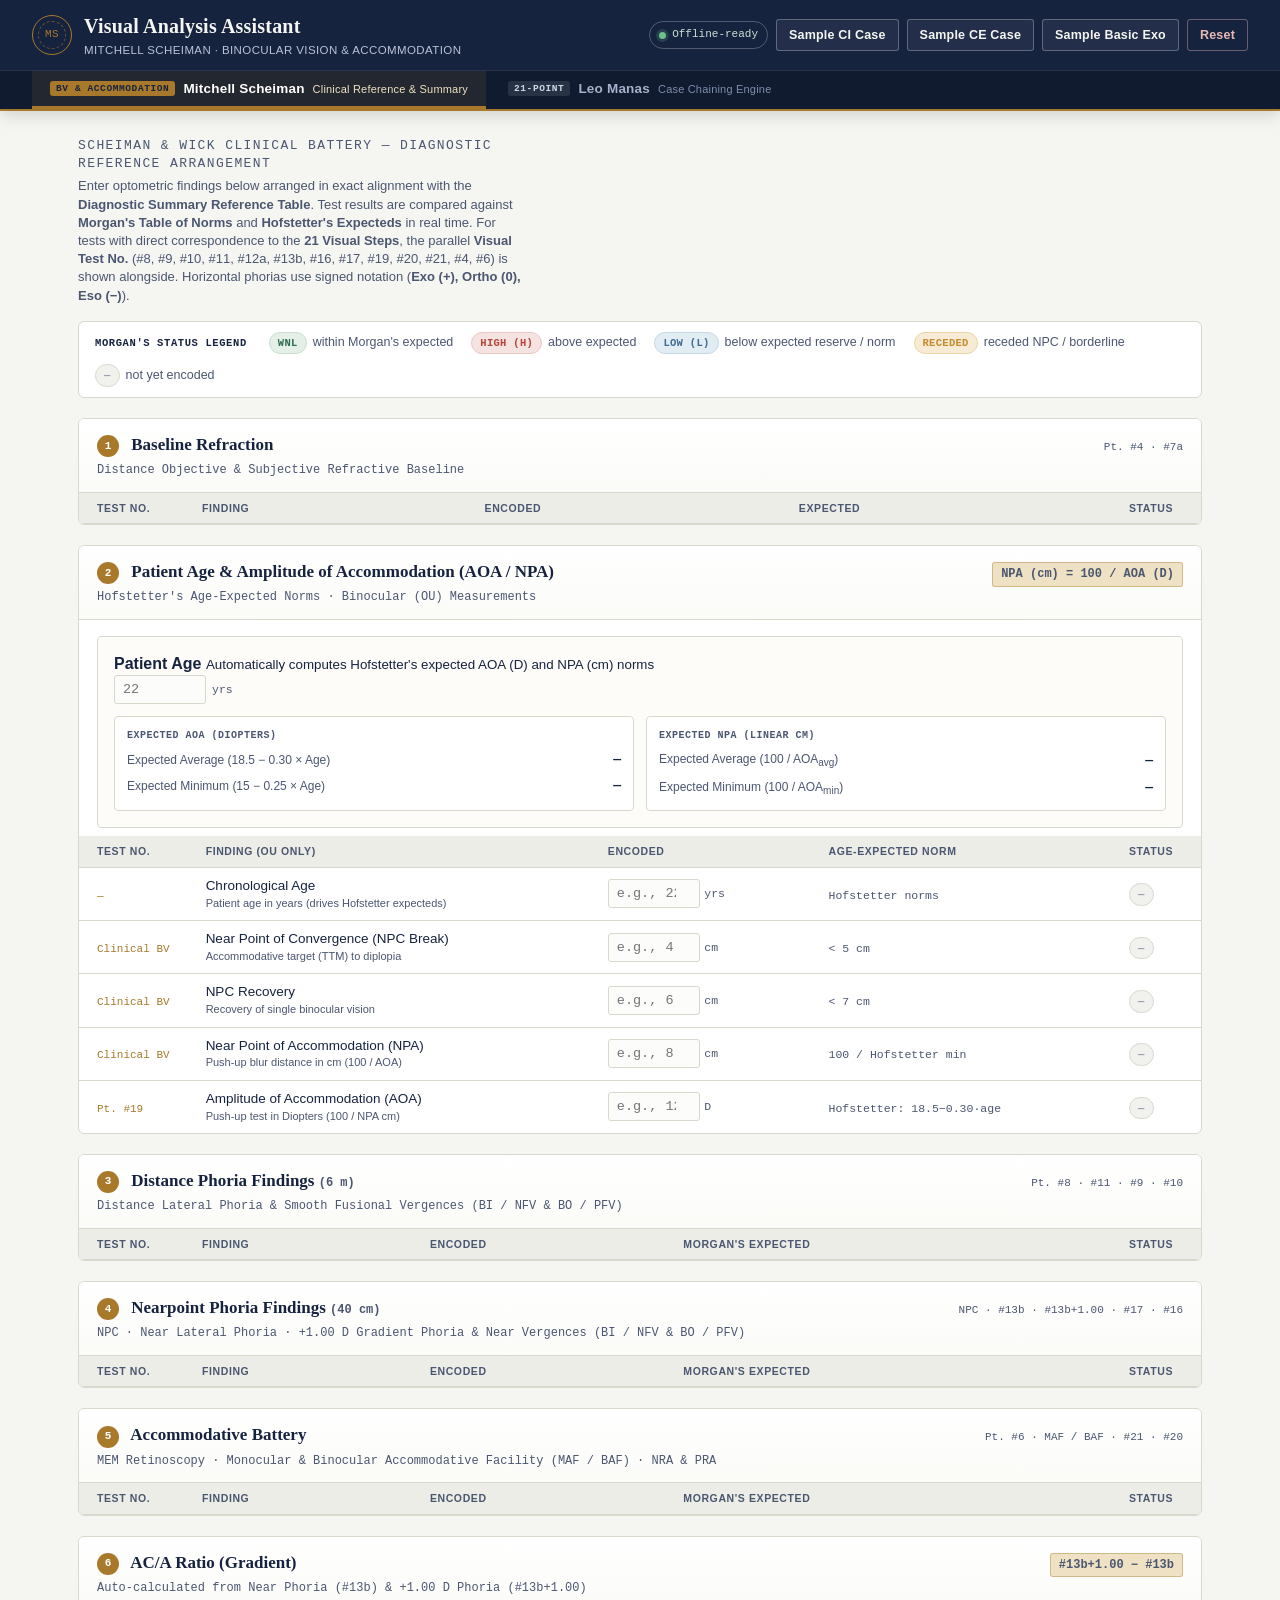
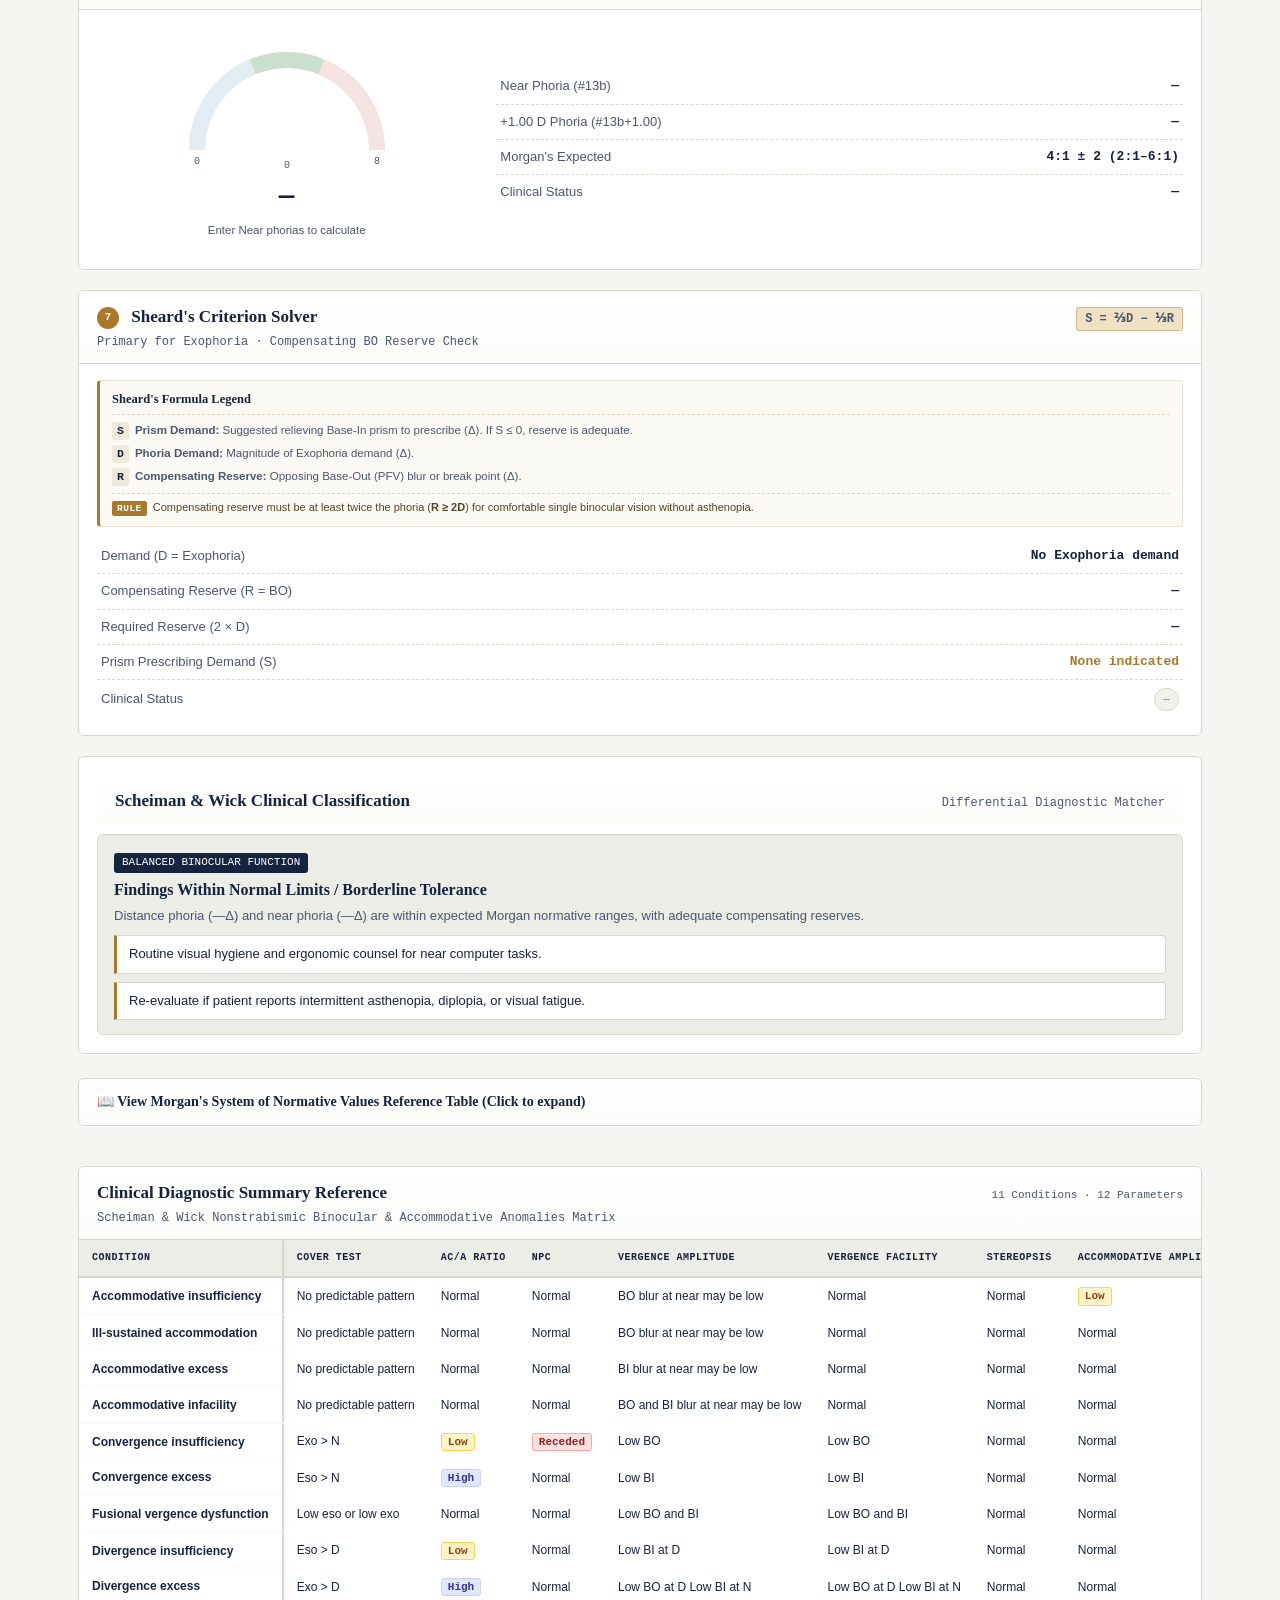
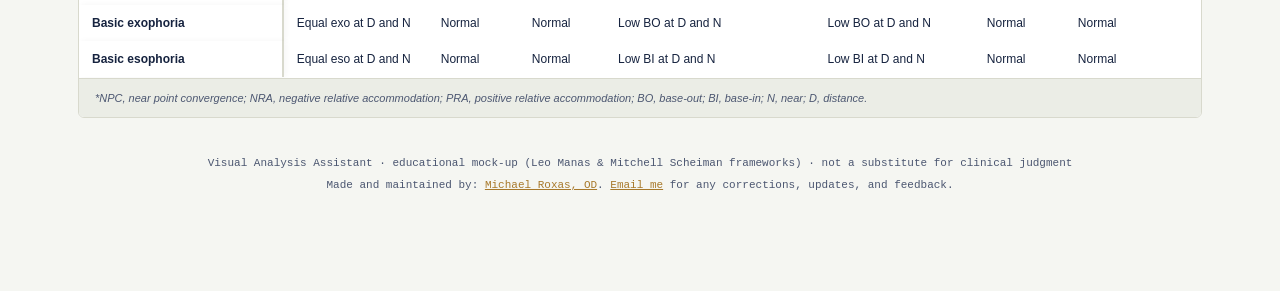
==== commit bcbb3978: "Add instructions for 'expandable' text" ====
--- a/index.html
+++ b/index.html
@@ -1,1027 +1,1278 @@
-<!DOCTYPE html>
+<!doctype html>
 <html lang="en">
-<head>
-  <meta charset="UTF-8">
-  <meta name="viewport" content="width=device-width, initial-scale=1, viewport-fit=cover">
-  <title>Visual Analysis Assistant</title>
-  <meta name="theme-color" content="#16233F">
-  <meta name="description" content="Clinical decision-support assistant for Optometric Visual Analysis — Dr. Leo Manas' 21-Point framework and Dr. Mitchell Scheiman's binocular vision reference.">
-  
-  <link rel="manifest" href="manifest.json">
-  <link rel="icon" href="data:image/svg+xml;utf8,<svg xmlns=%22http://www.w3.org/2000/svg%22 viewBox=%220 0 100 100%22><rect width=%22100%22 height=%22100%22 fill=%22%2316233F%22/><circle cx=%2250%22 cy=%2250%22 r=%2234%22 fill=%22none%22 stroke=%22%23A8792B%22 stroke-width=%224%22/><text x=%2250%22 y=%2258%22 font-family=%22Georgia,serif%22 font-size=%2228%22 fill=%22%23F5F6F2%22 text-anchor=%22middle%22>21</text></svg>">
-  <link rel="stylesheet" href="css/styles.css">
-</head>
-<body>
-
-<header class="nameplate">
-  <div class="nameplate-row">
-    <div class="brand">
-      <div class="brand-mark" id="brandMark">MS</div>
-      <div class="brand-text">
-        <h1>Visual Analysis Assistant</h1>
-        <p id="brandSubtitle">Mitchell Scheiman &middot; Binocular Vision &amp; Accommodation</p>
+  <head>
+    <meta charset="UTF-8" />
+    <meta
+      name="viewport"
+      content="width=device-width, initial-scale=1, viewport-fit=cover"
+    />
+    <title>Visual Analysis Assistant</title>
+    <meta name="theme-color" content="#16233F" />
+    <meta
+      name="description"
+      content="Clinical decision-support assistant for Optometric Visual Analysis — Dr. Leo Manas' 21-Point framework and Dr. Mitchell Scheiman's binocular vision reference."
+    />
+
+    <link rel="manifest" href="manifest.json" />
+    <link
+      rel="icon"
+      href="data:image/svg+xml;utf8,<svg xmlns=%22http://www.w3.org/2000/svg%22 viewBox=%220 0 100 100%22><rect width=%22100%22 height=%22100%22 fill=%22%2316233F%22/><circle cx=%2250%22 cy=%2250%22 r=%2234%22 fill=%22none%22 stroke=%22%23A8792B%22 stroke-width=%224%22/><text x=%2250%22 y=%2258%22 font-family=%22Georgia,serif%22 font-size=%2228%22 fill=%22%23F5F6F2%22 text-anchor=%22middle%22>21</text></svg>"
+    />
+    <link rel="stylesheet" href="css/styles.css" />
+  </head>
+  <body>
+    <header class="nameplate">
+      <div class="nameplate-row">
+        <div class="brand">
+          <div class="brand-mark" id="brandMark">MS</div>
+          <div class="brand-text">
+            <h1>Visual Analysis Assistant</h1>
+            <p id="brandSubtitle">
+              Mitchell Scheiman &middot; Binocular Vision &amp; Accommodation
+            </p>
+          </div>
+        </div>
+        <div class="header-actions">
+          <span class="pwa-badge" id="pwaStatus"
+            ><span class="pwa-dot"></span> Offline&#8209;ready</span
+          >
+          <button class="btn-ghost" id="installBtn" hidden>Install App</button>
+          <div class="manas-presets" id="manasPresets" style="display: none">
+            <button class="btn-preset" id="btnB1">Sample B1 Case</button>
+            <button class="btn-preset" id="btnB2">Sample B2 Case</button>
+            <button class="btn-preset" id="btnC">Sample C Case</button>
+            <button class="btn-preset" id="btnVT12">Sample VT 12 Case</button>
+            <button class="btn-reset" id="resetBtn">Reset</button>
+          </div>
+          <div class="scheiman-presets" id="scheimanPresets">
+            <button class="btn-preset" id="btnScheimanCI">
+              Sample CI Case
+            </button>
+            <button class="btn-preset" id="btnScheimanCE">
+              Sample CE Case
+            </button>
+            <button class="btn-preset" id="btnScheimanExo">
+              Sample Basic Exo
+            </button>
+            <button class="btn-reset" id="btnScheimanReset">Reset</button>
+          </div>
+        </div>
       </div>
-    </div>
-    <div class="header-actions">
-      <span class="pwa-badge" id="pwaStatus"><span class="pwa-dot"></span> Offline&#8209;ready</span>
-      <button class="btn-ghost" id="installBtn" hidden>Install App</button>
-      <div class="manas-presets" id="manasPresets" style="display: none;">
-        <button class="btn-preset" id="btnB1">Sample B1 Case</button>
-        <button class="btn-preset" id="btnB2">Sample B2 Case</button>
-        <button class="btn-preset" id="btnC">Sample C Case</button>
-        <button class="btn-preset" id="btnVT12">Sample VT 12 Case</button>
-        <button class="btn-reset" id="resetBtn">Reset</button>
-      </div>
-      <div class="scheiman-presets" id="scheimanPresets">
-        <button class="btn-preset" id="btnScheimanCI">Sample CI Case</button>
-        <button class="btn-preset" id="btnScheimanCE">Sample CE Case</button>
-        <button class="btn-preset" id="btnScheimanExo">Sample Basic Exo</button>
-        <button class="btn-reset" id="btnScheimanReset">Reset</button>
-      </div>
-    </div>
-  </div>
-  <nav class="framework-nav" role="tablist" aria-label="Visual Analysis Frameworks">
-    <button type="button" class="nav-tab active" role="tab" id="tab-scheiman" aria-selected="true" aria-controls="panel-scheiman" tabindex="0">
-      <span class="nav-tab-badge">BV &amp; ACCOMMODATION</span>
-      <span class="nav-tab-title">Mitchell Scheiman</span>
-      <span class="nav-tab-sub">Clinical Reference &amp; Summary</span>
-    </button>
-    <button type="button" class="nav-tab" role="tab" id="tab-manas" aria-selected="false" aria-controls="panel-manas" tabindex="-1">
-      <span class="nav-tab-badge">21-POINT</span>
-      <span class="nav-tab-title">Leo Manas</span>
-      <span class="nav-tab-sub">Case Chaining Engine</span>
-    </button>
-  </nav>
-</header>
-
-<main>
-
-  <!-- ============================================================
+      <nav
+        class="framework-nav"
+        role="tablist"
+        aria-label="Visual Analysis Frameworks"
+      >
+        <button
+          type="button"
+          class="nav-tab active"
+          role="tab"
+          id="tab-scheiman"
+          aria-selected="true"
+          aria-controls="panel-scheiman"
+          tabindex="0"
+        >
+          <span class="nav-tab-badge">BV &amp; ACCOMMODATION</span>
+          <span class="nav-tab-title">Mitchell Scheiman</span>
+          <span class="nav-tab-sub">Clinical Reference &amp; Summary</span>
+        </button>
+        <button
+          type="button"
+          class="nav-tab"
+          role="tab"
+          id="tab-manas"
+          aria-selected="false"
+          aria-controls="panel-manas"
+          tabindex="-1"
+        >
+          <span class="nav-tab-badge">21-POINT</span>
+          <span class="nav-tab-title">Leo Manas</span>
+          <span class="nav-tab-sub">Case Chaining Engine</span>
+        </button>
+      </nav>
+    </header>
+
+    <main>
+      <!-- ============================================================
        TAB PANEL 1: LEO MANAS (SECONDARY)
   ============================================================= -->
-  <div id="panel-manas" class="tab-panel" role="tabpanel" aria-labelledby="tab-manas" hidden>
-
-  <div class="app-intro">
-    <div>
-      <p class="eyebrow">Chairside decision support &mdash; mock-up</p>
-      <p>Enter encoded findings below. Every value is checked against the OEP Table of Expecteds in real time, and the Case Chaining engine assembles the High/Low diagnostic fraction as you type. Horizontal phorias use signed notation (<strong>Exo (+), Ortho (0), Eso (&minus;)</strong>), while VT #12 vertical phorias use signed vertical notation (<strong>Right Hyper (+), Ortho (0), Left Hyper (&minus;)</strong>).</p>
-    </div>
-  </div>
-
-  <!-- ============================================================
+      <div
+        id="panel-manas"
+        class="tab-panel"
+        role="tabpanel"
+        aria-labelledby="tab-manas"
+        hidden
+      >
+        <div class="app-intro">
+          <div>
+            <p class="eyebrow">Chairside decision support &mdash; mock-up</p>
+            <p>
+              Enter encoded findings below. Every value is checked against the
+              OEP Table of Expecteds in real time, and the Case Chaining engine
+              assembles the High/Low diagnostic fraction as you type. Horizontal
+              phorias use signed notation (<strong
+                >Exo (+), Ortho (0), Eso (&minus;)</strong
+              >), while VT #12 vertical phorias use signed vertical notation
+              (<strong>Right Hyper (+), Ortho (0), Left Hyper (&minus;)</strong
+              >).
+            </p>
+          </div>
+        </div>
+
+        <!-- ============================================================
        BADGE LEGEND — how to read the Status column below
   ============================================================= -->
-  <section class="legend-bar" aria-label="Status badge legend">
-    <span class="legend-title">Status legend</span>
-    <span class="legend-item"><span class="badge wnl">WNL</span> within normal limits</span>
-    <span class="legend-item"><span class="badge high">HIGH (H)</span> above expected</span>
-    <span class="legend-item"><span class="badge low">LOW (L)</span> below expected</span>
-    <span class="legend-item"><span class="badge amber">BORDERLINE</span> between minimum &amp; average</span>
-    <span class="legend-item"><span class="badge idle">&mdash;</span> not yet encoded</span>
-  </section>
-
-  <!-- ============================================================
+        <section class="legend-bar" aria-label="Status badge legend">
+          <span class="legend-title">Status legend</span>
+          <span class="legend-item"
+            ><span class="badge wnl">WNL</span> within normal limits</span
+          >
+          <span class="legend-item"
+            ><span class="badge high">HIGH (H)</span> above expected</span
+          >
+          <span class="legend-item"
+            ><span class="badge low">LOW (L)</span> below expected</span
+          >
+          <span class="legend-item"
+            ><span class="badge amber">BORDERLINE</span> between minimum &amp;
+            average</span
+          >
+          <span class="legend-item"
+            ><span class="badge idle">&mdash;</span> not yet encoded</span
+          >
+        </section>
+
+        <!-- ============================================================
        SECTION 1 — REFRACTIVE BASELINE
   ============================================================= -->
-  <section class="card" id="card-baseline">
-    <div class="card-head">
-      <h2>Refractive Baseline</h2>
-      <span class="sub">Points #4&ndash;#7a</span>
-    </div>
-    <table class="field-table">
-      <thead><tr><th style="width:70px">Pt.</th><th>Finding</th><th>Encoded</th><th>Expected</th><th style="width:90px">Status</th></tr></thead>
-      <tbody id="tbl-baseline"></tbody>
-    </table>
-  </section>
-
-  <!-- ============================================================
+        <section class="card" id="card-baseline">
+          <div class="card-head">
+            <h2>Refractive Baseline</h2>
+            <span class="sub">Points #4&ndash;#7a</span>
+          </div>
+          <table class="field-table">
+            <thead>
+              <tr>
+                <th style="width: 70px">Pt.</th>
+                <th>Finding</th>
+                <th>Encoded</th>
+                <th>Expected</th>
+                <th style="width: 90px">Status</th>
+              </tr>
+            </thead>
+            <tbody id="tbl-baseline"></tbody>
+          </table>
+        </section>
+
+        <!-- ============================================================
        SECTION 2 — DISTANCE FINDINGS (6M)
   ============================================================= -->
-  <section class="card" id="card-distance">
-    <div class="card-head">
-      <h2>Distance Findings <span class="sub">(6&nbsp;m)</span></h2>
-      <span class="sub">Points #8&ndash;#11</span>
-    </div>
-    <table class="field-table">
-      <thead><tr><th style="width:70px">Pt.</th><th>Finding</th><th>Encoded</th><th>Expected</th><th style="width:90px">Status</th></tr></thead>
-      <tbody id="tbl-distance"></tbody>
-    </table>
-  </section>
-
-  <!-- ============================================================
+        <section class="card" id="card-distance">
+          <div class="card-head">
+            <h2>Distance Findings <span class="sub">(6&nbsp;m)</span></h2>
+            <span class="sub">Points #8&ndash;#11</span>
+          </div>
+          <table class="field-table">
+            <thead>
+              <tr>
+                <th style="width: 70px">Pt.</th>
+                <th>Finding</th>
+                <th>Encoded</th>
+                <th>Expected</th>
+                <th style="width: 90px">Status</th>
+              </tr>
+            </thead>
+            <tbody id="tbl-distance"></tbody>
+          </table>
+        </section>
+
+        <!-- ============================================================
        SECTION: VERTICAL TESTS (VT #12) — SEPARATE ASSESSMENT
   ============================================================= -->
-  <section class="card card-vertical-section" id="card-vt12">
-    <div class="card-head">
-      <div>
-        <h2>Vertical Balance &amp; Ductions <span class="sub">(VT #12 &middot; 6&nbsp;m)</span></h2>
-        <p class="section-tagline">Point #12 &mdash; Non-accommodative vertical alignment &amp; fusional duction reserves</p>
-      </div>
-      <span class="sub section-badge">VT #12 Isolation</span>
-    </div>
-    <div class="vertical-intro-banner">
-      <span class="vt-pill">Separate Assessment</span>
-      <p>VT #12 evaluates vertical phoria and vertical ductions at distance. Vertical deviations are non-accommodative and act as mechanical/sensory obstacles to horizontal fusion when uncompensated.</p>
-    </div>
-    <table class="field-table">
-      <thead><tr><th style="width:70px">Pt.</th><th>Finding</th><th>Encoded</th><th>Expected</th><th style="width:90px">Status</th></tr></thead>
-      <tbody id="tbl-vt12"></tbody>
-    </table>
-  </section>
-
-  <!-- ============================================================
+        <section class="card card-vertical-section" id="card-vt12">
+          <div class="card-head">
+            <div>
+              <h2>
+                Vertical Balance &amp; Ductions
+                <span class="sub">(VT #12 &middot; 6&nbsp;m)</span>
+              </h2>
+              <p class="section-tagline">
+                Point #12 &mdash; Non-accommodative vertical alignment &amp;
+                fusional duction reserves
+              </p>
+            </div>
+            <span class="sub section-badge">VT #12 Isolation</span>
+          </div>
+          <div class="vertical-intro-banner">
+            <span class="vt-pill">Separate Assessment</span>
+            <p>
+              VT #12 evaluates vertical phoria and vertical ductions at
+              distance. Vertical deviations are non-accommodative and act as
+              mechanical/sensory obstacles to horizontal fusion when
+              uncompensated.
+            </p>
+          </div>
+          <table class="field-table">
+            <thead>
+              <tr>
+                <th style="width: 70px">Pt.</th>
+                <th>Finding</th>
+                <th>Encoded</th>
+                <th>Expected</th>
+                <th style="width: 90px">Status</th>
+              </tr>
+            </thead>
+            <tbody id="tbl-vt12"></tbody>
+          </table>
+        </section>
+
+        <!-- ============================================================
        SECTION 3 — NEARPOINT FINDINGS (40CM)
   ============================================================= -->
-  <section class="card" id="card-near">
-    <div class="card-head">
-      <h2>Nearpoint Findings <span class="sub">(40&nbsp;cm)</span></h2>
-      <span class="sub">Points #13b&ndash;#21</span>
-    </div>
-    <table class="field-table">
-      <thead><tr><th style="width:70px">Pt.</th><th>Finding</th><th>Encoded</th><th>Expected</th><th style="width:90px">Status</th></tr></thead>
-      <tbody id="tbl-near"></tbody>
-    </table>
-  </section>
-
-  <!-- ============================================================
+        <section class="card" id="card-near">
+          <div class="card-head">
+            <h2>Nearpoint Findings <span class="sub">(40&nbsp;cm)</span></h2>
+            <span class="sub">Points #13b&ndash;#21</span>
+          </div>
+          <table class="field-table">
+            <thead>
+              <tr>
+                <th style="width: 70px">Pt.</th>
+                <th>Finding</th>
+                <th>Encoded</th>
+                <th>Expected</th>
+                <th style="width: 90px">Status</th>
+              </tr>
+            </thead>
+            <tbody id="tbl-near"></tbody>
+          </table>
+        </section>
+
+        <!-- ============================================================
        SECTION 4 — DIAGNOSTIC CALCULATIONS
   ============================================================= -->
-  <section class="diag-grid">
-    <div class="card">
-      <div class="card-head"><h2>Gradient AC/A Ratio</h2><span class="sub">#13b+1.00 &minus; #13b</span></div>
-      <div class="gauge-wrap">
-        <svg id="acaGauge" width="220" height="130" viewBox="0 0 220 130" aria-hidden="true"></svg>
-        <div class="gauge-value" id="acaValue">&mdash;</div>
-        <div class="gauge-label" id="acaLabel">Enter #13b and #13b&nbsp;+1.00D phorias to calculate</div>
-      </div>
-    </div>
-
-    <div class="card">
-      <div class="card-head"><h2>Cross-Cylinder Shift</h2><span class="sub">#15a &minus; #15b</span></div>
-      <div class="shift-visual">
-        <div class="shift-value" id="shiftValue">&mdash;</div>
-        <div class="shift-track"><div class="zero-mark"></div><div class="shift-fill" id="shiftFill"></div></div>
-        <div class="gauge-label" id="shiftLabel">Enter #15a and #15b to calculate the shift direction</div>
-      </div>
-    </div>
-
-    <div class="card">
-      <div class="card-head"><h2>Hofstetter's Amplitude Norms</h2><span class="sub">Point #19</span></div>
-      <div style="padding:16px 18px;">
-        <div class="kv-row"><span class="k">Patient age</span><span class="v" id="hofAge">&mdash;</span></div>
-        <div class="kv-row"><span class="k">Minimum <span style="font-family:var(--font-mono);font-size:10.5px;color:var(--ink-soft)">(15&minus;0.25&middot;age)</span></span><span class="v" id="hofMin">&mdash;</span></div>
-        <div class="kv-row"><span class="k">Average <span style="font-family:var(--font-mono);font-size:10.5px;color:var(--ink-soft)">(18.5&minus;0.30&middot;age)</span></span><span class="v" id="hofAvg">&mdash;</span></div>
-        <div class="kv-row"><span class="k">Measured (#19)</span><span class="v" id="hofMeasured">&mdash;</span></div>
-        <div class="kv-row"><span class="k">Interpretation</span><span class="v" id="hofBadge">&mdash;</span></div>
-      </div>
-    </div>
-
-    <div class="card" id="card-vt12-diag">
-      <div class="card-head">
-        <div>
-          <h2>Vertical Reserve Analyzer</h2>
-          <span class="sub">Point #12 &middot; Sheard's Vertical Criterion</span>
-        </div>
-        <span class="sub formula-pill">S = &frac23;D &minus; &frac13;R</span>
-      </div>
-      <div style="padding:16px 18px;">
-        <div class="formula-legend-box">
-          <div class="fl-header">
-            <span class="fl-title">Sheard's Vertical Formula:</span>
-            <code class="fl-code">S = (2D &minus; R) / 3</code>
-          </div>
-          <ul class="fl-list">
-            <li><strong class="fl-term">S</strong> <span class="fl-def"><strong>Prism Demand:</strong> Suggested relieving vertical prism to prescribe (Δ BD/BU).</span></li>
-            <li><strong class="fl-term">D</strong> <span class="fl-def"><strong>Vertical Phoria (#12a):</strong> Magnitude of Hyperphoria (Δ).</span></li>
-            <li><strong class="fl-term">R</strong> <span class="fl-def"><strong>Compensating Duction (#12b):</strong> Opposing vertical recovery point (Δ).</span></li>
-          </ul>
-          <div class="fl-rule">
-            <span class="fl-rule-badge">Rule</span>
-            <span>Compensating vertical recovery must be at least twice the vertical phoria (<strong>R &ge; 2D</strong>).</span>
-          </div>
-        </div>
-
-        <div class="kv-row"><span class="k">Vertical Phoria (D = #12a)</span><span class="v" id="vtPhoriaVal">&mdash;</span></div>
-        <div class="kv-row"><span class="k">Compensating Reserve (R)</span><span class="v" id="vtCompReserveVal">&mdash;</span></div>
-        <div class="kv-row"><span class="k">Sheard's Demand (2 &times; D)</span><span class="v" id="vtSheardDemandVal">&mdash;</span></div>
-        <div class="kv-row"><span class="k">Suggested Relieving Prism (S)</span><span class="v" id="vtPrismVal" style="color:var(--brass);">&mdash;</span></div>
-        <div class="kv-row"><span class="k">Vertical Compensation</span><span class="v" id="vtStatusBadge">&mdash;</span></div>
-      </div>
-    </div>
-  </section>
-
-  <!-- ============================================================
+        <section class="diag-grid">
+          <div class="card">
+            <div class="card-head">
+              <h2>Gradient AC/A Ratio</h2>
+              <span class="sub">#13b+1.00 &minus; #13b</span>
+            </div>
+            <div class="gauge-wrap">
+              <svg
+                id="acaGauge"
+                width="220"
+                height="130"
+                viewBox="0 0 220 130"
+                aria-hidden="true"
+              ></svg>
+              <div class="gauge-value" id="acaValue">&mdash;</div>
+              <div class="gauge-label" id="acaLabel">
+                Enter #13b and #13b&nbsp;+1.00D phorias to calculate
+              </div>
+            </div>
+          </div>
+
+          <div class="card">
+            <div class="card-head">
+              <h2>Cross-Cylinder Shift</h2>
+              <span class="sub">#15a &minus; #15b</span>
+            </div>
+            <div class="shift-visual">
+              <div class="shift-value" id="shiftValue">&mdash;</div>
+              <div class="shift-track">
+                <div class="zero-mark"></div>
+                <div class="shift-fill" id="shiftFill"></div>
+              </div>
+              <div class="gauge-label" id="shiftLabel">
+                Enter #15a and #15b to calculate the shift direction
+              </div>
+            </div>
+          </div>
+
+          <div class="card">
+            <div class="card-head">
+              <h2>Hofstetter's Amplitude Norms</h2>
+              <span class="sub">Point #19</span>
+            </div>
+            <div style="padding: 16px 18px">
+              <div class="kv-row">
+                <span class="k">Patient age</span
+                ><span class="v" id="hofAge">&mdash;</span>
+              </div>
+              <div class="kv-row">
+                <span class="k"
+                  >Minimum
+                  <span
+                    style="
+                      font-family: var(--font-mono);
+                      font-size: 10.5px;
+                      color: var(--ink-soft);
+                    "
+                    >(15&minus;0.25&middot;age)</span
+                  ></span
+                ><span class="v" id="hofMin">&mdash;</span>
+              </div>
+              <div class="kv-row">
+                <span class="k"
+                  >Average
+                  <span
+                    style="
+                      font-family: var(--font-mono);
+                      font-size: 10.5px;
+                      color: var(--ink-soft);
+                    "
+                    >(18.5&minus;0.30&middot;age)</span
+                  ></span
+                ><span class="v" id="hofAvg">&mdash;</span>
+              </div>
+              <div class="kv-row">
+                <span class="k">Measured (#19)</span
+                ><span class="v" id="hofMeasured">&mdash;</span>
+              </div>
+              <div class="kv-row">
+                <span class="k">Interpretation</span
+                ><span class="v" id="hofBadge">&mdash;</span>
+              </div>
+            </div>
+          </div>
+
+          <div class="card" id="card-vt12-diag">
+            <div class="card-head">
+              <div>
+                <h2>Vertical Reserve Analyzer</h2>
+                <span class="sub"
+                  >Point #12 &middot; Sheard's Vertical Criterion</span
+                >
+              </div>
+              <span class="sub formula-pill"
+                >S = &frac23;D &minus; &frac13;R</span
+              >
+            </div>
+            <div style="padding: 16px 18px">
+              <div class="formula-legend-box">
+                <div class="fl-header">
+                  <span class="fl-title">Sheard's Vertical Formula:</span>
+                  <code class="fl-code">S = (2D &minus; R) / 3</code>
+                </div>
+                <ul class="fl-list">
+                  <li>
+                    <strong class="fl-term">S</strong>
+                    <span class="fl-def"
+                      ><strong>Prism Demand:</strong> Suggested relieving
+                      vertical prism to prescribe (Δ BD/BU).</span
+                    >
+                  </li>
+                  <li>
+                    <strong class="fl-term">D</strong>
+                    <span class="fl-def"
+                      ><strong>Vertical Phoria (#12a):</strong> Magnitude of
+                      Hyperphoria (Δ).</span
+                    >
+                  </li>
+                  <li>
+                    <strong class="fl-term">R</strong>
+                    <span class="fl-def"
+                      ><strong>Compensating Duction (#12b):</strong> Opposing
+                      vertical recovery point (Δ).</span
+                    >
+                  </li>
+                </ul>
+                <div class="fl-rule">
+                  <span class="fl-rule-badge">Rule</span>
+                  <span
+                    >Compensating vertical recovery must be at least twice the
+                    vertical phoria (<strong>R &ge; 2D</strong>).</span
+                  >
+                </div>
+              </div>
+
+              <div class="kv-row">
+                <span class="k">Vertical Phoria (D = #12a)</span
+                ><span class="v" id="vtPhoriaVal">&mdash;</span>
+              </div>
+              <div class="kv-row">
+                <span class="k">Compensating Reserve (R)</span
+                ><span class="v" id="vtCompReserveVal">&mdash;</span>
+              </div>
+              <div class="kv-row">
+                <span class="k">Sheard's Demand (2 &times; D)</span
+                ><span class="v" id="vtSheardDemandVal">&mdash;</span>
+              </div>
+              <div class="kv-row">
+                <span class="k">Suggested Relieving Prism (S)</span
+                ><span class="v" id="vtPrismVal" style="color: var(--brass)"
+                  >&mdash;</span
+                >
+              </div>
+              <div class="kv-row">
+                <span class="k">Vertical Compensation</span
+                ><span class="v" id="vtStatusBadge">&mdash;</span>
+              </div>
+            </div>
+          </div>
+        </section>
+
+        <!-- ============================================================
        SECTION 5 — CASE CHAINING / DIFFERENTIAL DIAGNOSIS
   ============================================================= -->
-  <section class="card chain-card" id="card-chain">
-    <div class="card-head" style="border-bottom:none;">
-      <h2>Case Chaining &amp; Differential Diagnosis</h2>
-      <span class="sub">High findings / Low findings</span>
-    </div>
-
-    <div class="chain-fraction">
-      <div class="chain-row numer" id="chainHigh"><span class="chain-empty">No high findings encoded yet</span></div>
-      <div class="chain-rule"></div>
-      <div class="chain-row denom" id="chainLow"><span class="chain-empty">No low findings encoded yet</span></div>
-    </div>
-
-    <div class="syndrome-result" id="syndromeBox">
-      <span class="type-tag" id="syndromeTag">AWAITING DATA</span>
-      <h3 id="syndromeTitle">Insufficient findings for classification</h3>
-      <p id="syndromeDesc">Encode distance and near vergence reserves, accommodative findings, and the gradient AC/A to activate the syndrome-matching rules for Types B1, B2, C, and Convergence Insufficiency / Excess.</p>
-      <ul class="mgmt-list" id="mgmtList"></ul>
-    </div>
-  </section>
-
-  </div><!-- /#panel-manas -->
-
-  <!-- ============================================================
+        <section class="card chain-card" id="card-chain">
+          <div class="card-head" style="border-bottom: none">
+            <h2>Case Chaining &amp; Differential Diagnosis</h2>
+            <span class="sub">High findings / Low findings</span>
+          </div>
+
+          <div class="chain-fraction">
+            <div class="chain-row numer" id="chainHigh">
+              <span class="chain-empty">No high findings encoded yet</span>
+            </div>
+            <div class="chain-rule"></div>
+            <div class="chain-row denom" id="chainLow">
+              <span class="chain-empty">No low findings encoded yet</span>
+            </div>
+          </div>
+
+          <div class="syndrome-result" id="syndromeBox">
+            <span class="type-tag" id="syndromeTag">AWAITING DATA</span>
+            <h3 id="syndromeTitle">Insufficient findings for classification</h3>
+            <p id="syndromeDesc">
+              Encode distance and near vergence reserves, accommodative
+              findings, and the gradient AC/A to activate the syndrome-matching
+              rules for Types B1, B2, C, and Convergence Insufficiency / Excess.
+            </p>
+            <ul class="mgmt-list" id="mgmtList"></ul>
+          </div>
+        </section>
+      </div>
+      <!-- /#panel-manas -->
+
+      <!-- ============================================================
        TAB PANEL 2: MITCHELL SCHEIMAN (DEFAULT / INDEX)
   ============================================================= -->
-  <div id="panel-scheiman" class="tab-panel active" role="tabpanel" aria-labelledby="tab-scheiman">
-    
-    <div class="app-intro">
-      <div>
-        <p class="eyebrow">Scheiman &amp; Wick Clinical Battery &mdash; Diagnostic Reference Arrangement</p>
-        <p>Enter optometric findings below arranged in exact alignment with the <strong>Diagnostic Summary Reference Table</strong>. Test results are compared against <strong>Morgan's Table of Norms</strong> and <strong>Hofstetter's Expecteds</strong> in real time. For tests with direct correspondence to the <strong>21 Visual Steps</strong>, the parallel <strong>Visual Test No.</strong> (#8, #9, #10, #11, #12a, #13b, #16, #17, #19, #20, #21, #4, #6) is shown alongside. Horizontal phorias use signed notation (<strong>Exo (+), Ortho (0), Eso (&minus;)</strong>).</p>
-      </div>
-    </div>
-
-    <!-- BADGE LEGEND — Morgan's Norms -->
-    <section class="legend-bar" aria-label="Scheiman status badge legend">
-      <span class="legend-title">Morgan's status legend</span>
-      <span class="legend-item"><span class="badge wnl">WNL</span> within Morgan's expected</span>
-      <span class="legend-item"><span class="badge high">HIGH (H)</span> above expected</span>
-      <span class="legend-item"><span class="badge low">LOW (L)</span> below expected reserve / norm</span>
-      <span class="legend-item"><span class="badge amber">RECEDED</span> receded NPC / borderline</span>
-      <span class="legend-item"><span class="badge idle">&mdash;</span> not yet encoded</span>
-    </section>
-
-    <!-- SECTION 1 — COVER TEST -->
-    <section class="card" id="card-scheiman-cover-test">
-      <div class="card-head">
-        <div>
-          <h2><span class="card-step-num">1</span> Cover Test</h2>
-          <span class="sub">Far &amp; Near Lateral Alignment &middot; Recovery Dynamics</span>
+      <div
+        id="panel-scheiman"
+        class="tab-panel active"
+        role="tabpanel"
+        aria-labelledby="tab-scheiman"
+      >
+        <div class="app-intro">
+          <div>
+            <p class="eyebrow">
+              Scheiman &amp; Wick Clinical Battery &mdash; Diagnostic Reference
+              Arrangement
+            </p>
+            <p>
+              Enter optometric findings below arranged in exact alignment with
+              the <strong>Diagnostic Summary Reference Table</strong>. Test
+              results are compared against
+              <strong>Morgan's Table of Norms</strong> and
+              <strong>Hofstetter's Expecteds</strong> in real time. For tests
+              with direct correspondence to the
+              <strong>21 Visual Steps</strong>, the parallel
+              <strong>Visual Test No.</strong> (#8, #9, #10, #11, #12a, #13b,
+              #16, #17, #19, #20, #21, #4, #6) is shown alongside. Horizontal
+              phorias use signed notation (<strong
+                >Exo (+), Ortho (0), Eso (&minus;)</strong
+              >).
+            </p>
+          </div>
         </div>
-        <span class="sub" style="font-family:var(--font-mono);font-size:11px;">Pt. #8 &middot; #13b &middot; #12a</span>
-      </div>
-      
-      <!-- Cover Test Recovery Dynamics -->
-      <div class="ct-recovery-box">
-        <div class="ct-recovery-header">
-          <span class="ct-recovery-badge">Cover Test Dynamics</span>
-          <span class="ct-recovery-title">Recovery Direction &amp; Speed Assessment</span>
-        </div>
-
-        <div class="ct-dynamics-grid">
-          <!-- (1a) FAR Distance Recovery Direction -->
-          <div class="ct-dynamic-group">
-            <span class="ct-group-label"><strong>(1a) Recovery Direction at FAR Distance (6 m):</strong></span>
-            <div class="ct-radio-group" role="radiogroup" aria-label="FAR distance recovery direction">
-              <label class="ct-radio-label">
-                <input type="radio" name="scheiman_ct_far_dir" value="eso" id="ctFarEso">
-                <span class="ct-radio-tile">
-                  <span class="ct-radio-dot"></span>
-                  <span class="ct-radio-text"><strong>Eso</strong></span>
-                </span>
-              </label>
-              <label class="ct-radio-label">
-                <input type="radio" name="scheiman_ct_far_dir" value="exo" id="ctFarExo">
-                <span class="ct-radio-tile">
-                  <span class="ct-radio-dot"></span>
-                  <span class="ct-radio-text"><strong>Exo</strong></span>
-                </span>
-              </label>
-              <label class="ct-radio-label">
-                <input type="radio" name="scheiman_ct_far_dir" value="ortho" id="ctFarOrtho">
-                <span class="ct-radio-tile">
-                  <span class="ct-radio-dot"></span>
-                  <span class="ct-radio-text"><strong>Ortho</strong></span>
-                </span>
-              </label>
-            </div>
-          </div>
-
-          <!-- (1b) NEAR Distance Recovery Direction -->
-          <div class="ct-dynamic-group">
-            <span class="ct-group-label"><strong>(1b) Recovery Direction at NEAR Distance (40 cm):</strong></span>
-            <div class="ct-radio-group" role="radiogroup" aria-label="NEAR distance recovery direction">
-              <label class="ct-radio-label">
-                <input type="radio" name="scheiman_ct_near_dir" value="eso" id="ctNearEso">
-                <span class="ct-radio-tile">
-                  <span class="ct-radio-dot"></span>
-                  <span class="ct-radio-text"><strong>Eso</strong></span>
-                </span>
-              </label>
-              <label class="ct-radio-label">
-                <input type="radio" name="scheiman_ct_near_dir" value="exo" id="ctNearExo">
-                <span class="ct-radio-tile">
-                  <span class="ct-radio-dot"></span>
-                  <span class="ct-radio-text"><strong>Exo</strong></span>
-                </span>
-              </label>
-              <label class="ct-radio-label">
-                <input type="radio" name="scheiman_ct_near_dir" value="ortho" id="ctNearOrtho">
-                <span class="ct-radio-tile">
-                  <span class="ct-radio-dot"></span>
-                  <span class="ct-radio-text"><strong>Ortho</strong></span>
-                </span>
-              </label>
-            </div>
-          </div>
-
-          <!-- (2) Speed of Recovery -->
-          <div class="ct-dynamic-group">
-            <span class="ct-group-label"><strong>(2) Speed of Recovery (Comparison across distances):</strong></span>
-            <div class="ct-radio-group" role="radiogroup" aria-label="Speed of recovery comparison">
-              <label class="ct-radio-label">
-                <input type="radio" name="scheiman_ct_speed" value="far" id="ctSpeedFar">
-                <span class="ct-radio-tile">
-                  <span class="ct-radio-dot"></span>
-                  <span class="ct-radio-text"><strong>Faster at FAR</strong></span>
-                </span>
-              </label>
-              <label class="ct-radio-label">
-                <input type="radio" name="scheiman_ct_speed" value="near" id="ctSpeedNear">
-                <span class="ct-radio-tile">
-                  <span class="ct-radio-dot"></span>
-                  <span class="ct-radio-text"><strong>Faster at NEAR</strong></span>
-                </span>
-              </label>
-              <label class="ct-radio-label">
-                <input type="radio" name="scheiman_ct_speed" value="same" id="ctSpeedSame">
-                <span class="ct-radio-tile">
-                  <span class="ct-radio-dot"></span>
-                  <span class="ct-radio-text"><strong>Same speed at both distances</strong></span>
-                </span>
-              </label>
-              <button type="button" class="btn-text-clear" id="ctDynamicsClear" title="Clear recovery dynamics">&times; Clear</button>
-            </div>
-          </div>
-        </div>
-
-        <div class="ct-recovery-hint" id="ctRecoveryHint">
-          <em>Select recovery direction at FAR/NEAR and comparative recovery speed to evaluate binocular motor fusion dynamics.</em>
-        </div>
-      </div>
-
-      <table class="field-table">
-        <thead>
-          <tr>
-            <th style="width:105px;">Test No.</th>
-            <th>Finding</th>
-            <th>Encoded</th>
-            <th>Morgan's Expected</th>
-            <th style="width:90px;">Status</th>
-          </tr>
-        </thead>
-        <tbody id="tbl-scheiman-cover-test"></tbody>
-      </table>
-    </section>
-
-    <!-- SECTION 2 — AGE & ACCOMMODATIVE COMPARISON (NPC, NPA, AOA, HOFSTETTER) -->
-    <section class="card" id="card-scheiman-age-accomm">
-      <div class="card-head">
-        <div>
-          <h2><span class="card-step-num">2</span> Age &amp; Accommodative Comparison</h2>
-          <span class="sub">NPC &middot; NPA &middot; AOA &middot; Hofstetter's Normative Analysis</span>
-        </div>
-        <span class="sub formula-pill">Push-up: AOA = 100 / NPA</span>
-      </div>
-
-      <!-- Hofstetter Normal Ranges & Formulas Legend Box -->
-      <div class="hofstetter-box">
-        <div class="hof-header">
-          <span class="fl-title" style="font-weight:700;color:var(--ink);font-size:13px;">Hofstetter's Normal Ranges &amp; Formulas (Push-up Amplitude)</span>
-        </div>
-        <div class="hof-grid">
-          <div class="hof-card">
-            <span class="hof-badge">Minimum Expected</span>
-            <div class="hof-math">15 &minus; 0.25 &times; Age</div>
-            <div class="hof-calc-row">
-              <span class="k">For Patient:</span>
-              <strong class="v" id="hofCalcMinVal">&mdash;</strong>
-            </div>
-          </div>
-          <div class="hof-card">
-            <span class="hof-badge">Average Expected</span>
-            <div class="hof-math">18.5 &minus; 0.30 &times; Age</div>
-            <div class="hof-calc-row">
-              <span class="k">For Patient:</span>
-              <strong class="v" id="hofCalcAvgVal">&mdash;</strong>
-            </div>
-          </div>
-          <div class="hof-card">
-            <span class="hof-badge">Maximum Expected</span>
-            <div class="hof-math">25 &minus; 0.40 &times; Age</div>
-            <div class="hof-calc-row">
-              <span class="k">For Patient:</span>
-              <strong class="v" id="hofCalcMaxVal">&mdash;</strong>
-            </div>
-          </div>
-        </div>
-        <div class="hof-summary-bar" id="hofSummaryBar">
-          <div class="hof-stat"><span class="k">Entered Age:</span> <span class="v" id="hofAgeVal">&mdash;</span></div>
-          <div class="hof-stat"><span class="k">Patient AOA:</span> <span class="v" id="hofAoaVal">&mdash;</span></div>
-          <div class="hof-stat"><span class="k">Equivalent NPA:</span> <span class="v" id="hofNpaVal">&mdash;</span></div>
-          <div class="hof-stat"><span class="k">Hofstetter Status:</span> <span class="v" id="hofAoaStatus">&mdash;</span></div>
-        </div>
-      </div>
-
-      <table class="field-table">
-        <thead>
-          <tr>
-            <th style="width:105px;">Test No.</th>
-            <th>Finding</th>
-            <th>Encoded</th>
-            <th>Expected Norm</th>
-            <th style="width:90px;">Status</th>
-          </tr>
-        </thead>
-        <tbody id="tbl-scheiman-age-accomm"></tbody>
-      </table>
-    </section>
-
-    <!-- SECTION 3 — AC/A RATIO -->
-    <section class="card" id="card-scheiman-aca">
-      <div class="card-head">
-        <div>
-          <h2><span class="card-step-num">3</span> AC/A Ratio</h2>
-          <span class="sub">Gradient Method (Pt. #13b+1.00 D) &middot; Accommodative Convergence / Accommodation</span>
-        </div>
-        <span class="sub formula-pill">AC/A = |Δ(+1.00) &minus; Δ| / 1.00</span>
-      </div>
-
-      <div class="aca-flex-row">
-        <div class="gauge-wrap" style="flex:1;min-width:240px;">
-          <svg id="scheimanAcaGauge" width="220" height="130" viewBox="0 0 220 130" aria-hidden="true"></svg>
-          <div class="gauge-value" id="scheimanAcaValue">&mdash;</div>
-          <div class="gauge-label" id="scheimanAcaLabel">Enter Near phorias to calculate</div>
-        </div>
-        <div style="flex:2;min-width:280px;">
-          <table class="field-table" style="margin:0;">
+
+        <!-- BADGE LEGEND — Morgan's Norms -->
+        <section class="legend-bar" aria-label="Scheiman status badge legend">
+          <span class="legend-title">Morgan's status legend</span>
+          <span class="legend-item"
+            ><span class="badge wnl">WNL</span> within Morgan's expected</span
+          >
+          <span class="legend-item"
+            ><span class="badge high">HIGH (H)</span> above expected</span
+          >
+          <span class="legend-item"
+            ><span class="badge low">LOW (L)</span> below expected reserve /
+            norm</span
+          >
+          <span class="legend-item"
+            ><span class="badge amber">RECEDED</span> receded NPC /
+            borderline</span
+          >
+          <span class="legend-item"
+            ><span class="badge idle">&mdash;</span> not yet encoded</span
+          >
+        </section>
+
+        <!-- SECTION 1 — BASELINE REFRACTION -->
+        <section class="card" id="card-scheiman-baseline">
+          <div class="card-head">
+            <div>
+              <h2><span class="card-step-num">1</span> Baseline Refraction</h2>
+              <span class="sub"
+                >Distance Objective &amp; Subjective Refractive Baseline</span
+              >
+            </div>
+            <span
+              class="sub"
+              style="font-family: var(--font-mono); font-size: 11px"
+              >Pt. #4 &middot; #7a</span
+            >
+          </div>
+          <table class="field-table">
             <thead>
               <tr>
-                <th style="width:105px;">Test No.</th>
+                <th style="width: 105px">Test No.</th>
+                <th>Finding</th>
+                <th>Encoded</th>
+                <th>Expected</th>
+                <th style="width: 90px">Status</th>
+              </tr>
+            </thead>
+            <tbody id="tbl-scheiman-baseline"></tbody>
+          </table>
+        </section>
+
+        <!-- SECTION 2 — PATIENT AGE & AMPLITUDE OF ACCOMMODATION (AOA / NPA) -->
+        <section class="card" id="card-scheiman-age-accomm">
+          <div class="card-head">
+            <div>
+              <h2>
+                <span class="card-step-num">2</span> Patient Age &amp; Amplitude
+                of Accommodation (AOA / NPA)
+              </h2>
+              <span class="sub"
+                >Hofstetter's Age-Expected Norms &middot; Binocular (OU)
+                Measurements</span
+              >
+            </div>
+            <span class="sub formula-pill">NPA (cm) = 100 / AOA (D)</span>
+          </div>
+
+          <!-- Dedicated Age Input + Live Hofstetter Expected Norms -->
+          <div class="hofstetter-box">
+            <div class="hof-age-bar">
+              <label class="hof-age-label" for="scheimanAgeInput">
+                <strong>Patient Age</strong>
+                <small
+                  >Automatically computes Hofstetter's expected AOA (D) and NPA
+                  (cm) norms</small
+                >
+              </label>
+              <div class="entry">
+                <input
+                  type="number"
+                  id="scheimanAgeInput"
+                  step="1"
+                  min="4"
+                  max="90"
+                  placeholder="22"
+                  data-scheiman-num="s_age"
+                  aria-label="Patient Age in years"
+                />
+                <span class="unit">yrs</span>
+              </div>
+            </div>
+
+            <div class="hof-grid hof-grid-2col">
+              <div class="hof-card">
+                <span class="hof-badge">Expected AOA (Diopters)</span>
+                <div class="hof-calc-row">
+                  <span class="k"
+                    >Expected Average
+                    <span class="hof-inline-eq"
+                      >(18.5 &minus; 0.30 &times; Age)</span
+                    ></span
+                  >
+                  <strong class="v" id="hofCalcAvgVal">&mdash;</strong>
+                </div>
+                <div class="hof-calc-row">
+                  <span class="k"
+                    >Expected Minimum
+                    <span class="hof-inline-eq"
+                      >(15 &minus; 0.25 &times; Age)</span
+                    ></span
+                  >
+                  <strong class="v" id="hofCalcMinVal">&mdash;</strong>
+                </div>
+              </div>
+
+              <div class="hof-card">
+                <span class="hof-badge">Expected NPA (Linear cm)</span>
+                <div class="hof-calc-row">
+                  <span class="k"
+                    >Expected Average
+                    <span class="hof-inline-eq"
+                      >(100 / AOA<sub>avg</sub>)</span
+                    ></span
+                  >
+                  <strong class="v" id="hofCalcNpaAvgVal">&mdash;</strong>
+                </div>
+                <div class="hof-calc-row">
+                  <span class="k"
+                    >Expected Minimum
+                    <span class="hof-inline-eq"
+                      >(100 / AOA<sub>min</sub>)</span
+                    ></span
+                  >
+                  <strong class="v" id="hofCalcNpaMinVal">&mdash;</strong>
+                </div>
+              </div>
+            </div>
+          </div>
+
+          <table class="field-table">
+            <thead>
+              <tr>
+                <th style="width: 105px">Test No.</th>
+                <th>Finding (OU Only)</th>
+                <th>Encoded</th>
+                <th>Age-Expected Norm</th>
+                <th style="width: 90px">Status</th>
+              </tr>
+            </thead>
+            <tbody id="tbl-scheiman-age-accomm"></tbody>
+          </table>
+        </section>
+
+        <!-- SECTION 3 — DISTANCE PHORIA FINDINGS (6 m) -->
+        <section class="card" id="card-scheiman-distance">
+          <div class="card-head">
+            <div>
+              <h2>
+                <span class="card-step-num">3</span> Distance Phoria Findings
+                <span class="sub">(6&nbsp;m)</span>
+              </h2>
+              <span class="sub"
+                >Distance Lateral Phoria &amp; Smooth Fusional Vergences (BI /
+                NFV &amp; BO / PFV)</span
+              >
+            </div>
+            <span
+              class="sub"
+              style="font-family: var(--font-mono); font-size: 11px"
+              >Pt. #8 &middot; #11 &middot; #9 &middot; #10</span
+            >
+          </div>
+          <table class="field-table">
+            <thead>
+              <tr>
+                <th style="width: 105px">Test No.</th>
                 <th>Finding</th>
                 <th>Encoded</th>
                 <th>Morgan's Expected</th>
-                <th style="width:90px;">Status</th>
+                <th style="width: 90px">Status</th>
               </tr>
             </thead>
-            <tbody id="tbl-scheiman-aca"></tbody>
+            <tbody id="tbl-scheiman-distance"></tbody>
           </table>
-        </div>
-      </div>
-    </section>
-
-    <!-- SECTION 4 — VERGENCE AMPLITUDE -->
-    <section class="card" id="card-scheiman-vergence-amp">
-      <div class="card-head">
-        <div>
-          <h2><span class="card-step-num">4</span> Vergence Amplitude</h2>
-          <span class="sub">Smooth Fusional Vergence Reserves &middot; Distance (6 m) &amp; Near (40 cm)</span>
-        </div>
-        <span class="sub" style="font-family:var(--font-mono);font-size:11px;">NFV (BI) &middot; PFV (BO)</span>
-      </div>
-      <table class="field-table">
-        <thead>
-          <tr>
-            <th style="width:105px;">Test No.</th>
-            <th>Finding</th>
-            <th>Encoded</th>
-            <th>Morgan's Expected</th>
-            <th style="width:90px;">Status</th>
-          </tr>
-        </thead>
-        <tbody id="tbl-scheiman-vergence-amp"></tbody>
-      </table>
-    </section>
-
-    <!-- SECTION 5 — VERGENCE FACILITY -->
-    <section class="card" id="card-scheiman-vergence-fac">
-      <div class="card-head">
-        <div>
-          <h2><span class="card-step-num">5</span> Vergence Facility</h2>
-          <span class="sub">12Δ BO / 3Δ BI Prism Flipper at 40 cm &middot; Dynamics of Fusional Vergence</span>
-        </div>
-        <span class="sub" style="font-family:var(--font-mono);font-size:11px;">Norm: 15 cpm (&plusmn;3 cpm)</span>
-      </div>
-      <table class="field-table">
-        <thead>
-          <tr>
-            <th style="width:105px;">Test No.</th>
-            <th>Finding</th>
-            <th>Encoded</th>
-            <th>Morgan's Expected</th>
-            <th style="width:90px;">Status</th>
-          </tr>
-        </thead>
-        <tbody id="tbl-scheiman-vergence-fac"></tbody>
-      </table>
-    </section>
-
-    <!-- SECTIONS 6 & 7 — ACCOMMODATIVE FACILITY (BAF & MAF) -->
-    <div class="grid-2col">
-      <!-- SECTION 6 — BINOCULAR ACCOMMODATIVE FACILITY -->
-      <section class="card" id="card-scheiman-baf">
-        <div class="card-head">
-          <div>
-            <h2><span class="card-step-num">6</span> Binocular Accommodative Facility (BAF)</h2>
-            <span class="sub">&plusmn;2.00 D Flipper at 40 cm (Binocular with Suppression Check)</span>
-          </div>
-          <span class="sub" style="font-family:var(--font-mono);font-size:11px;">Norm: 8 cpm (&plusmn;5 cpm)</span>
-        </div>
-        <table class="field-table">
-          <thead>
-            <tr>
-              <th style="width:105px;">Test No.</th>
-              <th>Finding</th>
-              <th>Encoded</th>
-              <th>Expected</th>
-              <th style="width:90px;">Status</th>
-            </tr>
-          </thead>
-          <tbody id="tbl-scheiman-baf"></tbody>
-        </table>
-      </section>
-
-      <!-- SECTION 7 — MONOCULAR ACCOMMODATIVE FACILITY -->
-      <section class="card" id="card-scheiman-maf">
-        <div class="card-head">
-          <div>
-            <h2><span class="card-step-num">7</span> Monocular Accommodative Facility (MAF)</h2>
-            <span class="sub">&plusmn;2.00 D Flipper at 40 cm (Monocular OD/OS)</span>
-          </div>
-          <span class="sub" style="font-family:var(--font-mono);font-size:11px;">Norm: 11 cpm (&plusmn;5 cpm)</span>
-        </div>
-        <table class="field-table">
-          <thead>
-            <tr>
-              <th style="width:105px;">Test No.</th>
-              <th>Finding</th>
-              <th>Encoded</th>
-              <th>Expected</th>
-              <th style="width:90px;">Status</th>
-            </tr>
-          </thead>
-          <tbody id="tbl-scheiman-maf"></tbody>
-        </table>
-      </section>
-    </div>
-
-    <!-- SECTIONS 8 & 9 — RELATIVE ACCOMMODATION (NRA & PRA) -->
-    <div class="grid-2col">
-      <!-- SECTION 8 — NRA -->
-      <section class="card" id="card-scheiman-nra">
-        <div class="card-head">
-          <div>
-            <h2><span class="card-step-num">8</span> Negative Relative Accommodation (NRA)</h2>
-            <span class="sub">Pt. #21 &middot; Plus to blur at 40 cm (Accommodative relaxation / PFV demand)</span>
-          </div>
-          <span class="sub" style="font-family:var(--font-mono);font-size:11px;">+2.00 D (&plusmn;0.50 D)</span>
-        </div>
-        <table class="field-table">
-          <thead>
-            <tr>
-              <th style="width:105px;">Test No.</th>
-              <th>Finding</th>
-              <th>Encoded</th>
-              <th>Expected</th>
-              <th style="width:90px;">Status</th>
-            </tr>
-          </thead>
-          <tbody id="tbl-scheiman-nra"></tbody>
-        </table>
-      </section>
-
-      <!-- SECTION 9 — PRA -->
-      <section class="card" id="card-scheiman-pra">
-        <div class="card-head">
-          <div>
-            <h2><span class="card-step-num">9</span> Positive Relative Accommodation (PRA)</h2>
-            <span class="sub">Pt. #20 &middot; Minus to blur at 40 cm (Accommodative stimulation / NFV demand)</span>
-          </div>
-          <span class="sub" style="font-family:var(--font-mono);font-size:11px;">&minus;2.37 D (&plusmn;1.00 D)</span>
-        </div>
-        <table class="field-table">
-          <thead>
-            <tr>
-              <th style="width:105px;">Test No.</th>
-              <th>Finding</th>
-              <th>Encoded</th>
-              <th>Expected</th>
-              <th style="width:90px;">Status</th>
-            </tr>
-          </thead>
-          <tbody id="tbl-scheiman-pra"></tbody>
-        </table>
-      </section>
-    </div>
-
-    <!-- SECTIONS 10 & 11 — DYNAMIC LAG & STEREOPSIS (MEM & STEREOPSIS) -->
-    <div class="grid-2col">
-      <!-- SECTION 10 — MEM -->
-      <section class="card" id="card-scheiman-mem">
-        <div class="card-head">
-          <div>
-            <h2><span class="card-step-num">10</span> Monocular Estimation Method (MEM)</h2>
-            <span class="sub">Pt. #6 &middot; Dynamic Retinoscopy at 40 cm &middot; Accommodative Response/Lag</span>
-          </div>
-          <span class="sub" style="font-family:var(--font-mono);font-size:11px;">+0.50 D (&plusmn;0.25 D)</span>
-        </div>
-        <table class="field-table">
-          <thead>
-            <tr>
-              <th style="width:105px;">Test No.</th>
-              <th>Finding</th>
-              <th>Encoded</th>
-              <th>Expected</th>
-              <th style="width:90px;">Status</th>
-            </tr>
-          </thead>
-          <tbody id="tbl-scheiman-mem"></tbody>
-        </table>
-      </section>
-
-      <!-- SECTION 11 — STEREOPSIS -->
-      <section class="card" id="card-scheiman-stereo">
-        <div class="card-head">
-          <div>
-            <h2><span class="card-step-num">11</span> Stereopsis</h2>
-            <span class="sub">Sensory Fusion Acuity &middot; Local &amp; Global Depth Perception</span>
-          </div>
-          <span class="sub" style="font-family:var(--font-mono);font-size:11px;">&le; 20&ndash;40 arcsec</span>
-        </div>
-        <table class="field-table">
-          <thead>
-            <tr>
-              <th style="width:105px;">Test No.</th>
-              <th>Finding</th>
-              <th>Encoded</th>
-              <th>Expected</th>
-              <th style="width:90px;">Status</th>
-            </tr>
-          </thead>
-          <tbody id="tbl-scheiman-stereo"></tbody>
-        </table>
-      </section>
-    </div>
-
-    <!-- SECTION 12 — PRESCRIBING SOLVERS -->
-    <section class="diag-grid">
-
-      <div class="card">
-        <div class="card-head">
-          <div>
-            <h2>Sheard's Criterion Solver</h2>
-            <span class="sub">Primary for Exophoria</span>
-          </div>
-          <span class="sub formula-pill">S = &frac23;D &minus; &frac13;R</span>
-        </div>
-        <div style="padding:16px 18px;">
-          <div class="formula-legend-box">
-            <div class="fl-header">
-              <span class="fl-title">Sheard's Formula Legend</span>
-            </div>
-            <ul class="fl-list">
-              <li><strong class="fl-term">S</strong> <span class="fl-def"><strong>Prism Demand:</strong> Suggested relieving Base-In prism to prescribe (Δ). If S &le; 0, reserve is adequate.</span></li>
-              <li><strong class="fl-term">D</strong> <span class="fl-def"><strong>Phoria Demand:</strong> Magnitude of Exophoria demand (Δ).</span></li>
-              <li><strong class="fl-term">R</strong> <span class="fl-def"><strong>Compensating Reserve:</strong> Opposing Base-Out (PFV) blur or break point (Δ).</span></li>
-            </ul>
-            <div class="fl-rule">
-              <span class="fl-rule-badge">Rule</span>
-              <span>Compensating reserve must be at least twice the phoria (<strong>R &ge; 2D</strong>) for comfortable single binocular vision without asthenopia.</span>
-            </div>
-          </div>
-
-          <div class="kv-row"><span class="k">Demand (D = Phoria)</span><span class="v" id="sheardDemandVal">&mdash;</span></div>
-          <div class="kv-row"><span class="k">Compensating Reserve (R = BO)</span><span class="v" id="sheardReserveVal">&mdash;</span></div>
-          <div class="kv-row"><span class="k">Required Reserve (2 &times; D)</span><span class="v" id="sheardReqVal">&mdash;</span></div>
-          <div class="kv-row"><span class="k">Prism Prescribing Demand (S)</span><span class="v" id="sheardPrismVal" style="color:var(--brass);font-weight:700;">&mdash;</span></div>
-          <div class="kv-row"><span class="k">Clinical Status</span><span class="v" id="sheardStatusBadge">&mdash;</span></div>
-        </div>
-      </div>
-
-      <div class="card">
-        <div class="card-head">
-          <div>
-            <h2>Percival's Criterion Solver</h2>
-            <span class="sub">Primary for Esophoria</span>
-          </div>
-          <span class="sub formula-pill">P = &frac13;G &minus; &frac23;L</span>
-        </div>
-        <div style="padding:16px 18px;">
-          <div class="formula-legend-box">
-            <div class="fl-header">
-              <span class="fl-title">Percival's Formula Legend</span>
-            </div>
-            <ul class="fl-list">
-              <li><strong class="fl-term">P</strong> <span class="fl-def"><strong>Prism Demand:</strong> Suggested relieving Base-Out prism to prescribe (Δ). If P &le; 0, vergence is balanced.</span></li>
-              <li><strong class="fl-term">G</strong> <span class="fl-def"><strong>Greater Reserve:</strong> Larger opposing vergence break (typically BO in Δ).</span></li>
-              <li><strong class="fl-term">L</strong> <span class="fl-def"><strong>Lesser Reserve:</strong> Smaller opposing vergence break (typically BI in Δ).</span></li>
-            </ul>
-            <div class="fl-rule">
-              <span class="fl-rule-badge">Rule</span>
-              <span>Patient must operate in middle third of total vergence zone (<strong>L &ge; &frac12;G</strong>). Does not require blur point or phoria.</span>
-            </div>
-          </div>
-
-          <div class="kv-row"><span class="k">Greater Reserve (G = BO)</span><span class="v" id="percivalGreaterVal">&mdash;</span></div>
-          <div class="kv-row"><span class="k">Lesser Reserve (L = BI)</span><span class="v" id="percivalLesserVal">&mdash;</span></div>
-          <div class="kv-row"><span class="k">Middle-Third Zone Check</span><span class="v" id="percivalZoneVal">&mdash;</span></div>
-          <div class="kv-row"><span class="k">Prism Prescribing Demand (P)</span><span class="v" id="percivalPrismVal" style="color:var(--brass);font-weight:700;">&mdash;</span></div>
-          <div class="kv-row"><span class="k">Clinical Status</span><span class="v" id="percivalStatusBadge">&mdash;</span></div>
-        </div>
-      </div>
-
-      <div class="card">
-        <div class="card-head">
-          <div>
-            <h2>1:1 Rule &amp; Accommodative Analyzer</h2>
-            <span class="sub">Esophoria &middot; Near Lag</span>
-          </div>
-          <span class="sub formula-pill">Prism = (Eso &minus; Rec) / 2</span>
-        </div>
-        <div style="padding:16px 18px;">
-          <div class="formula-legend-box">
-            <div class="fl-header">
-              <span class="fl-title">1:1 Rule Formula Legend</span>
-            </div>
-            <ul class="fl-list">
-              <li><strong class="fl-term">Eso</strong> <span class="fl-def"><strong>Near Esophoria:</strong> Magnitude of near esophoria (Δ).</span></li>
-              <li><strong class="fl-term">Rec</strong> <span class="fl-def"><strong>Base-Out Recovery:</strong> Recovery of single binocular vision at near (Δ).</span></li>
-            </ul>
-            <div class="fl-rule">
-              <span class="fl-rule-badge">Rule</span>
-              <span>Recovery should equal or exceed phoria demand. If recovery &lt; esophoria, relieving BO prism is indicated.</span>
-            </div>
-          </div>
-
-          <div class="kv-row"><span class="k">1:1 Rule Prism (Near Eso)</span><span class="v" id="rule1to1Val" style="color:var(--brass);font-weight:700;">&mdash;</span></div>
-          <div class="kv-row"><span class="k">MEM Accommodative Lag</span><span class="v" id="scheimanMemVal">&mdash;</span></div>
-          <div class="kv-row"><span class="k">Accommodative Facility (BAF)</span><span class="v" id="scheimanBafVal">&mdash;</span></div>
-          <div class="kv-row"><span class="k">Accommodative Status</span><span class="v" id="scheimanAccommStatus">&mdash;</span></div>
-        </div>
-      </div>
-    </section>
-
-    <!-- SECTION 6 — SCHEIMAN & WICK CLINICAL CLASSIFICATION -->
-    <section class="card chain-card" id="card-scheiman-diag">
-      <div class="card-head" style="border-bottom:none;">
-        <h2>Scheiman &amp; Wick Clinical Classification</h2>
-        <span class="sub">Differential Diagnostic Matcher</span>
-      </div>
-
-      <div class="syndrome-result" id="scheimanDiagBox">
-        <span class="type-tag" id="scheimanDiagTag">AWAITING CLINICAL DATA</span>
-        <h3 id="scheimanDiagTitle">Enter findings above to classify binocular and accommodative status</h3>
-        <p id="scheimanDiagDesc">Encode distance and near lateral phorias, NPC, fusional vergence reserves, and accommodative findings to activate the diagnostic evaluation for Convergence Insufficiency/Excess, Divergence Insufficiency/Excess, Basic Exo/Eso, Fusional Vergence Dysfunction, or Accommodative Dysfunctions.</p>
-        <ul class="mgmt-list" id="scheimanMgmtList"></ul>
-      </div>
-    </section>
-
-    <!-- SECTION 7 — COLLAPSIBLE MORGAN'S NORMS REFERENCE TABLE -->
-    <details class="scheiman-ref-details">
-      <summary class="scheiman-ref-summary">
-        <span>📖 View Morgan's System of Normative Values Reference Table</span>
-      </summary>
-      <div class="scheiman-ref-body">
-        <div class="table-wrap">
-          <table class="scheiman-table">
+        </section>
+
+        <!-- SECTION 4 — NEARPOINT PHORIA FINDINGS (40 cm) -->
+        <section class="card" id="card-scheiman-near">
+          <div class="card-head">
+            <div>
+              <h2>
+                <span class="card-step-num">4</span> Nearpoint Phoria Findings
+                <span class="sub">(40&nbsp;cm)</span>
+              </h2>
+              <span class="sub"
+                >NPC &middot; Near Lateral Phoria &middot; +1.00 D Gradient
+                Phoria &amp; Near Vergences (BI / NFV &amp; BO / PFV)</span
+              >
+            </div>
+            <span
+              class="sub"
+              style="font-family: var(--font-mono); font-size: 11px"
+              >NPC &middot; #13b &middot; #13b+1.00 &middot; #17 &middot;
+              #16</span
+            >
+          </div>
+          <table class="field-table">
             <thead>
               <tr>
-                <th style="width:14%;">Visual Test No.</th>
-                <th style="width:28%;">Clinical Finding</th>
-                <th style="width:23%;">Test Condition</th>
-                <th style="width:20%;">Expected Mean Norm</th>
-                <th style="width:15%;">Standard Dev.</th>
+                <th style="width: 105px">Test No.</th>
+                <th>Finding</th>
+                <th>Encoded</th>
+                <th>Morgan's Expected</th>
+                <th style="width: 90px">Status</th>
               </tr>
             </thead>
-            <tbody>
-              <tr><td><span class="oep-no">Pt. #8</span></td><td><strong>Distance Lateral Phoria</strong></td><td>6 m (Von Graefe / Maddox)</td><td><span class="norm-val">1Δ Exophoria</span></td><td>&plusmn; 2.00Δ</td></tr>
-              <tr><td><span class="oep-no">Pt. #11</span></td><td><strong>Distance BI Vergence (NFV)</strong></td><td>6 m smooth vergence</td><td><span class="norm-val">&times; / 7 / 4</span></td><td>&plusmn; 3 / &plusmn; 2</td></tr>
-              <tr><td><span class="oep-no">Pt. #9, #10</span></td><td><strong>Distance BO Vergence (PFV)</strong></td><td>6 m smooth vergence</td><td><span class="norm-val">9 / 19 / 10</span></td><td>&plusmn; 4 / &plusmn; 8 / &plusmn; 4</td></tr>
-              <tr><td><span class="oep-no">Pt. #12a</span></td><td><strong>Distance Vertical Phoria</strong></td><td>6 m Maddox / Von Graefe</td><td><span class="norm-val">Ortho (0Δ)</span></td><td>&plusmn; 0.5Δ</td></tr>
-              <tr><td><span class="oep-no">—</span></td><td><strong>Near Point of Convergence (NPC)</strong></td><td>Accommodative target (TTM)</td><td><span class="norm-val">Break &lt; 5 cm</span></td><td>Rec &lt; 7 cm</td></tr>
-              <tr><td><span class="oep-no">Pt. #13b</span></td><td><strong>Near Lateral Phoria</strong></td><td>40 cm (Von Graefe)</td><td><span class="norm-val">3Δ Exophoria</span></td><td>&plusmn; 3.00Δ</td></tr>
-              <tr><td><span class="oep-no">Pt. #13b+1.00</span></td><td><strong>Gradient AC/A Ratio</strong></td><td>+1.00 D at 40 cm</td><td><span class="norm-val">4 : 1</span></td><td>&plusmn; 2 : 1</td></tr>
-              <tr><td><span class="oep-no">Pt. #17a, #17b</span></td><td><strong>Near BI Vergence (NFV)</strong></td><td>40 cm smooth vergence</td><td><span class="norm-val">13 / 21 / 13</span></td><td>&plusmn; 4 / &plusmn; 4 / &plusmn; 5</td></tr>
-              <tr><td><span class="oep-no">Pt. #16a, #16b</span></td><td><strong>Near BO Vergence (PFV)</strong></td><td>40 cm smooth vergence</td><td><span class="norm-val">17 / 21 / 11</span></td><td>&plusmn; 5 / &plusmn; 6 / &plusmn; 7</td></tr>
-              <tr><td><span class="oep-no">Pt. #19</span></td><td><strong>Accommodative Amplitude</strong></td><td>Push-up / Hofstetter</td><td><span class="norm-val">18.5 &minus; 0.30&middot;Age</span></td><td>Min: 15 &minus; 0.25&middot;Age</td></tr>
-              <tr><td><span class="oep-no">—</span></td><td><strong>Binocular Accomm. Facility (BAF)</strong></td><td>&plusmn;2.00 D flipper (40 cm)</td><td><span class="norm-val">8 cpm</span></td><td>&plusmn; 5.0 cpm</td></tr>
-              <tr><td><span class="oep-no">—</span></td><td><strong>Monocular Accomm. Facility (MAF)</strong></td><td>&plusmn;2.00 D flipper (40 cm)</td><td><span class="norm-val">11 cpm</span></td><td>&plusmn; 5.0 cpm</td></tr>
-              <tr><td><span class="oep-no">Pt. #6</span></td><td><strong>MEM Retinoscopy</strong></td><td>40 cm dynamic card</td><td><span class="norm-val">+0.50 D</span></td><td>&plusmn; 0.25 D</td></tr>
-              <tr><td><span class="oep-no">Pt. #21</span></td><td><strong>NRA</strong></td><td>Plus to blur at 40 cm</td><td><span class="norm-val">+2.00 D</span></td><td>&plusmn; 0.50 D</td></tr>
-              <tr><td><span class="oep-no">Pt. #20</span></td><td><strong>PRA</strong></td><td>Minus to blur at 40 cm</td><td><span class="norm-val">&minus;2.37 D</span></td><td>&plusmn; 1.00 D</td></tr>
-            </tbody>
+            <tbody id="tbl-scheiman-near"></tbody>
           </table>
+        </section>
+
+        <!-- SECTION 5 — ACCOMMODATIVE BATTERY -->
+        <section class="card" id="card-scheiman-accomm">
+          <div class="card-head">
+            <div>
+              <h2>
+                <span class="card-step-num">5</span> Accommodative Battery
+              </h2>
+              <span class="sub"
+                >MEM Retinoscopy &middot; Monocular &amp; Binocular
+                Accommodative Facility (MAF / BAF) &middot; NRA &amp; PRA</span
+              >
+            </div>
+            <span
+              class="sub"
+              style="font-family: var(--font-mono); font-size: 11px"
+              >Pt. #6 &middot; MAF / BAF &middot; #21 &middot; #20</span
+            >
+          </div>
+          <table class="field-table">
+            <thead>
+              <tr>
+                <th style="width: 105px">Test No.</th>
+                <th>Finding</th>
+                <th>Encoded</th>
+                <th>Morgan's Expected</th>
+                <th style="width: 90px">Status</th>
+              </tr>
+            </thead>
+            <tbody id="tbl-scheiman-accomm"></tbody>
+          </table>
+        </section>
+
+        <!-- SECTION 6 — AC/A RATIO (GRADIENT) -->
+        <section class="card" id="card-scheiman-aca">
+          <div class="card-head">
+            <div>
+              <h2>
+                <span class="card-step-num">6</span> AC/A Ratio (Gradient)
+              </h2>
+              <span class="sub"
+                >Auto-calculated from Near Phoria (#13b) &amp; +1.00 D Phoria
+                (#13b+1.00)</span
+              >
+            </div>
+            <span class="sub formula-pill">#13b+1.00 &minus; #13b</span>
+          </div>
+          <div class="aca-flex-row">
+            <div class="gauge-wrap" style="flex: 1; min-width: 240px">
+              <svg
+                id="scheimanAcaGauge"
+                width="220"
+                height="130"
+                viewBox="0 0 220 130"
+                aria-hidden="true"
+              ></svg>
+              <div class="gauge-value" id="scheimanAcaValue">&mdash;</div>
+              <div class="gauge-label" id="scheimanAcaLabel">
+                Enter #13b and #13b +1.00 D phorias to calculate
+              </div>
+            </div>
+            <div style="flex: 2; min-width: 260px">
+              <div class="kv-row">
+                <span class="k">Near Phoria (#13b)</span
+                ><span class="v" id="scheimanAcaPhoriaVal">&mdash;</span>
+              </div>
+              <div class="kv-row">
+                <span class="k">+1.00 D Phoria (#13b+1.00)</span
+                ><span class="v" id="scheimanAcaPlus1Val">&mdash;</span>
+              </div>
+              <div class="kv-row">
+                <span class="k">Morgan's Expected</span
+                ><span class="v">4:1 &plusmn; 2 (2:1&ndash;6:1)</span>
+              </div>
+              <div class="kv-row">
+                <span class="k">Clinical Status</span
+                ><span class="v" id="scheimanAcaStatusBadge">&mdash;</span>
+              </div>
+            </div>
+          </div>
+        </section>
+
+        <!-- SECTION 7 — SHEARD'S CRITERION SOLVER -->
+        <section class="card" id="card-scheiman-sheard">
+          <div class="card-head">
+            <div>
+              <h2>
+                <span class="card-step-num">7</span> Sheard's Criterion Solver
+              </h2>
+              <span class="sub"
+                >Primary for Exophoria &middot; Compensating BO Reserve
+                Check</span
+              >
+            </div>
+            <span class="sub formula-pill"
+              >S = &frac23;D &minus; &frac13;R</span
+            >
+          </div>
+          <div style="padding: 16px 18px">
+            <div class="formula-legend-box">
+              <div class="fl-header">
+                <span class="fl-title">Sheard's Formula Legend</span>
+              </div>
+              <ul class="fl-list">
+                <li>
+                  <strong class="fl-term">S</strong>
+                  <span class="fl-def"
+                    ><strong>Prism Demand:</strong> Suggested relieving Base-In
+                    prism to prescribe (Δ). If S &le; 0, reserve is
+                    adequate.</span
+                  >
+                </li>
+                <li>
+                  <strong class="fl-term">D</strong>
+                  <span class="fl-def"
+                    ><strong>Phoria Demand:</strong> Magnitude of Exophoria
+                    demand (Δ).</span
+                  >
+                </li>
+                <li>
+                  <strong class="fl-term">R</strong>
+                  <span class="fl-def"
+                    ><strong>Compensating Reserve:</strong> Opposing Base-Out
+                    (PFV) blur or break point (Δ).</span
+                  >
+                </li>
+              </ul>
+              <div class="fl-rule">
+                <span class="fl-rule-badge">Rule</span>
+                <span
+                  >Compensating reserve must be at least twice the phoria
+                  (<strong>R &ge; 2D</strong>) for comfortable single binocular
+                  vision without asthenopia.</span
+                >
+              </div>
+            </div>
+
+            <div class="kv-row">
+              <span class="k">Demand (D = Exophoria)</span
+              ><span class="v" id="sheardDemandVal">&mdash;</span>
+            </div>
+            <div class="kv-row">
+              <span class="k">Compensating Reserve (R = BO)</span
+              ><span class="v" id="sheardReserveVal">&mdash;</span>
+            </div>
+            <div class="kv-row">
+              <span class="k">Required Reserve (2 &times; D)</span
+              ><span class="v" id="sheardReqVal">&mdash;</span>
+            </div>
+            <div class="kv-row">
+              <span class="k">Prism Prescribing Demand (S)</span
+              ><span
+                class="v"
+                id="sheardPrismVal"
+                style="color: var(--brass); font-weight: 700"
+                >&mdash;</span
+              >
+            </div>
+            <div class="kv-row">
+              <span class="k">Clinical Status</span
+              ><span class="v" id="sheardStatusBadge">&mdash;</span>
+            </div>
+          </div>
+        </section>
+
+        <!-- SECTION 6 — SCHEIMAN & WICK CLINICAL CLASSIFICATION -->
+        <section class="card chain-card" id="card-scheiman-diag">
+          <div class="card-head" style="border-bottom: none">
+            <h2>Scheiman &amp; Wick Clinical Classification</h2>
+            <span class="sub">Differential Diagnostic Matcher</span>
+          </div>
+
+          <div class="syndrome-result" id="scheimanDiagBox">
+            <span class="type-tag" id="scheimanDiagTag"
+              >AWAITING CLINICAL DATA</span
+            >
+            <h3 id="scheimanDiagTitle">
+              Enter findings above to classify binocular and accommodative
+              status
+            </h3>
+            <p id="scheimanDiagDesc">
+              Encode distance and near lateral phorias, NPC, fusional vergence
+              reserves, and accommodative findings to activate the diagnostic
+              evaluation for Convergence Insufficiency/Excess, Divergence
+              Insufficiency/Excess, Basic Exo/Eso, Fusional Vergence
+              Dysfunction, or Accommodative Dysfunctions.
+            </p>
+            <ul class="mgmt-list" id="scheimanMgmtList"></ul>
+          </div>
+        </section>
+
+        <!-- SECTION 7 — COLLAPSIBLE MORGAN'S NORMS REFERENCE TABLE -->
+        <details class="scheiman-ref-details">
+          <summary class="scheiman-ref-summary">
+            <span
+              >📖 View Morgan's System of Normative Values Reference Table
+              (Click to expand)</span
+            >
+          </summary>
+          <div class="scheiman-ref-body">
+            <div class="table-wrap">
+              <table class="scheiman-table">
+                <thead>
+                  <tr>
+                    <th style="width: 14%">Visual Test No.</th>
+                    <th style="width: 28%">Clinical Finding</th>
+                    <th style="width: 23%">Test Condition</th>
+                    <th style="width: 20%">Expected Mean Norm</th>
+                    <th style="width: 15%">Standard Dev.</th>
+                  </tr>
+                </thead>
+                <tbody>
+                  <tr>
+                    <td><span class="oep-no">Pt. #8</span></td>
+                    <td><strong>Distance Lateral Phoria</strong></td>
+                    <td>6 m (Von Graefe / Maddox)</td>
+                    <td><span class="norm-val">1Δ Exophoria</span></td>
+                    <td>&plusmn; 2.00Δ</td>
+                  </tr>
+                  <tr>
+                    <td><span class="oep-no">Pt. #11</span></td>
+                    <td><strong>Distance BI Vergence (NFV)</strong></td>
+                    <td>6 m smooth vergence</td>
+                    <td><span class="norm-val">&times; / 7 / 4</span></td>
+                    <td>&plusmn; 3 / &plusmn; 2</td>
+                  </tr>
+                  <tr>
+                    <td><span class="oep-no">Pt. #9, #10</span></td>
+                    <td><strong>Distance BO Vergence (PFV)</strong></td>
+                    <td>6 m smooth vergence</td>
+                    <td><span class="norm-val">9 / 19 / 10</span></td>
+                    <td>&plusmn; 4 / &plusmn; 8 / &plusmn; 4</td>
+                  </tr>
+                  <tr>
+                    <td><span class="oep-no">Pt. #12a</span></td>
+                    <td><strong>Distance Vertical Phoria</strong></td>
+                    <td>6 m Maddox / Von Graefe</td>
+                    <td><span class="norm-val">Ortho (0Δ)</span></td>
+                    <td>&plusmn; 0.5Δ</td>
+                  </tr>
+                  <tr>
+                    <td><span class="oep-no">—</span></td>
+                    <td><strong>Near Point of Convergence (NPC)</strong></td>
+                    <td>Accommodative target (TTM)</td>
+                    <td><span class="norm-val">Break &lt; 5 cm</span></td>
+                    <td>Rec &lt; 7 cm</td>
+                  </tr>
+                  <tr>
+                    <td><span class="oep-no">Pt. #13b</span></td>
+                    <td><strong>Near Lateral Phoria</strong></td>
+                    <td>40 cm (Von Graefe)</td>
+                    <td><span class="norm-val">3Δ Exophoria</span></td>
+                    <td>&plusmn; 3.00Δ</td>
+                  </tr>
+                  <tr>
+                    <td><span class="oep-no">Pt. #13b+1.00</span></td>
+                    <td><strong>Gradient AC/A Ratio</strong></td>
+                    <td>+1.00 D at 40 cm</td>
+                    <td><span class="norm-val">4 : 1</span></td>
+                    <td>&plusmn; 2 : 1</td>
+                  </tr>
+                  <tr>
+                    <td><span class="oep-no">Pt. #17a, #17b</span></td>
+                    <td><strong>Near BI Vergence (NFV)</strong></td>
+                    <td>40 cm smooth vergence</td>
+                    <td><span class="norm-val">13 / 21 / 13</span></td>
+                    <td>&plusmn; 4 / &plusmn; 4 / &plusmn; 5</td>
+                  </tr>
+                  <tr>
+                    <td><span class="oep-no">Pt. #16a, #16b</span></td>
+                    <td><strong>Near BO Vergence (PFV)</strong></td>
+                    <td>40 cm smooth vergence</td>
+                    <td><span class="norm-val">17 / 21 / 11</span></td>
+                    <td>&plusmn; 5 / &plusmn; 6 / &plusmn; 7</td>
+                  </tr>
+                  <tr>
+                    <td><span class="oep-no">Pt. #19</span></td>
+                    <td><strong>Accommodative Amplitude</strong></td>
+                    <td>Push-up / Hofstetter</td>
+                    <td>
+                      <span class="norm-val">18.5 &minus; 0.30&middot;Age</span>
+                    </td>
+                    <td>Min: 15 &minus; 0.25&middot;Age</td>
+                  </tr>
+                  <tr>
+                    <td><span class="oep-no">—</span></td>
+                    <td><strong>Binocular Accomm. Facility (BAF)</strong></td>
+                    <td>&plusmn;2.00 D flipper (40 cm)</td>
+                    <td><span class="norm-val">8 cpm</span></td>
+                    <td>&plusmn; 5.0 cpm</td>
+                  </tr>
+                  <tr>
+                    <td><span class="oep-no">—</span></td>
+                    <td><strong>Monocular Accomm. Facility (MAF)</strong></td>
+                    <td>&plusmn;2.00 D flipper (40 cm)</td>
+                    <td><span class="norm-val">11 cpm</span></td>
+                    <td>&plusmn; 5.0 cpm</td>
+                  </tr>
+                  <tr>
+                    <td><span class="oep-no">Pt. #6</span></td>
+                    <td><strong>MEM Retinoscopy</strong></td>
+                    <td>40 cm dynamic card</td>
+                    <td><span class="norm-val">+0.50 D</span></td>
+                    <td>&plusmn; 0.25 D</td>
+                  </tr>
+                  <tr>
+                    <td><span class="oep-no">Pt. #21</span></td>
+                    <td><strong>NRA</strong></td>
+                    <td>Plus to blur at 40 cm</td>
+                    <td><span class="norm-val">+2.00 D</span></td>
+                    <td>&plusmn; 0.50 D</td>
+                  </tr>
+                  <tr>
+                    <td><span class="oep-no">Pt. #20</span></td>
+                    <td><strong>PRA</strong></td>
+                    <td>Minus to blur at 40 cm</td>
+                    <td><span class="norm-val">&minus;2.37 D</span></td>
+                    <td>&plusmn; 1.00 D</td>
+                  </tr>
+                </tbody>
+              </table>
+            </div>
+          </div>
+        </details>
+
+        <!-- SECTION 8 — CLINICAL DIAGNOSTIC SUMMARY REFERENCE TABLE -->
+        <section
+          class="card"
+          id="card-clinical-summary-ref"
+          style="margin-top: 20px"
+        >
+          <div class="card-head">
+            <div>
+              <h2>Clinical Diagnostic Summary Reference</h2>
+              <span class="sub"
+                >Scheiman &amp; Wick Nonstrabismic Binocular &amp; Accommodative
+                Anomalies Matrix</span
+              >
+            </div>
+            <span
+              class="sub"
+              style="
+                font-family: var(--font-mono);
+                font-size: 11px;
+                color: var(--ink-soft);
+              "
+              >11 Conditions &middot; 12 Parameters</span
+            >
+          </div>
+
+          <div class="table-wrap clinical-summary-wrap">
+            <table class="clinical-summary-table">
+              <thead>
+                <tr>
+                  <th scope="col" class="sticky-col">Condition</th>
+                  <th scope="col">Cover Test</th>
+                  <th scope="col">AC/A Ratio</th>
+                  <th scope="col">NPC</th>
+                  <th scope="col">Vergence Amplitude</th>
+                  <th scope="col">Vergence Facility</th>
+                  <th scope="col">Stereopsis</th>
+                  <th scope="col">Accommodative Amplitude</th>
+                  <th scope="col">Binocular Accommodative Facility</th>
+                  <th scope="col">Monocular Accommodative Facility</th>
+                  <th scope="col">NRA and PRA</th>
+                  <th scope="col">Monocular Estimation Method</th>
+                </tr>
+              </thead>
+              <tbody>
+                <tr>
+                  <td class="sticky-col">
+                    <strong>Accommodative insufficiency</strong>
+                  </td>
+                  <td>No predictable pattern</td>
+                  <td>Normal</td>
+                  <td>Normal</td>
+                  <td>BO blur at near may be low</td>
+                  <td>Normal</td>
+                  <td>Normal</td>
+                  <td><span class="c-tag c-low">Low</span></td>
+                  <td><span class="c-tag c-fail">Fails &minus;</span></td>
+                  <td><span class="c-tag c-fail">Fails &minus;</span></td>
+                  <td>Low PRA</td>
+                  <td><span class="c-tag c-high">High</span></td>
+                </tr>
+                <tr>
+                  <td class="sticky-col">
+                    <strong>Ill-sustained accommodation</strong>
+                  </td>
+                  <td>No predictable pattern</td>
+                  <td>Normal</td>
+                  <td>Normal</td>
+                  <td>BO blur at near may be low</td>
+                  <td>Normal</td>
+                  <td>Normal</td>
+                  <td>Normal</td>
+                  <td><span class="c-tag c-fail">Fails &minus;</span></td>
+                  <td><span class="c-tag c-fail">Fails &minus;</span></td>
+                  <td>Low PRA</td>
+                  <td><span class="c-tag c-high">High</span></td>
+                </tr>
+                <tr>
+                  <td class="sticky-col">
+                    <strong>Accommodative excess</strong>
+                  </td>
+                  <td>No predictable pattern</td>
+                  <td>Normal</td>
+                  <td>Normal</td>
+                  <td>BI blur at near may be low</td>
+                  <td>Normal</td>
+                  <td>Normal</td>
+                  <td>Normal</td>
+                  <td><span class="c-tag c-fail">Fails +</span></td>
+                  <td><span class="c-tag c-fail">Fails +</span></td>
+                  <td>Low NRA</td>
+                  <td><span class="c-tag c-low">Low</span></td>
+                </tr>
+                <tr>
+                  <td class="sticky-col">
+                    <strong>Accommodative infacility</strong>
+                  </td>
+                  <td>No predictable pattern</td>
+                  <td>Normal</td>
+                  <td>Normal</td>
+                  <td>BO and BI blur at near may be low</td>
+                  <td>Normal</td>
+                  <td>Normal</td>
+                  <td>Normal</td>
+                  <td><span class="c-tag c-fail">Fails +/&minus;</span></td>
+                  <td><span class="c-tag c-fail">Fails +/&minus;</span></td>
+                  <td>Low NRA and PRA</td>
+                  <td>Normal</td>
+                </tr>
+                <tr>
+                  <td class="sticky-col">
+                    <strong>Convergence insufficiency</strong>
+                  </td>
+                  <td>Exo &gt; N</td>
+                  <td><span class="c-tag c-low">Low</span></td>
+                  <td><span class="c-tag c-flag">Receded</span></td>
+                  <td>Low BO</td>
+                  <td>Low BO</td>
+                  <td>Normal</td>
+                  <td>Normal</td>
+                  <td><span class="c-tag c-fail">Fails +</span></td>
+                  <td>Normal</td>
+                  <td>Low NRA</td>
+                  <td><span class="c-tag c-low">Low</span></td>
+                </tr>
+                <tr>
+                  <td class="sticky-col">
+                    <strong>Convergence excess</strong>
+                  </td>
+                  <td>Eso &gt; N</td>
+                  <td><span class="c-tag c-high">High</span></td>
+                  <td>Normal</td>
+                  <td>Low BI</td>
+                  <td>Low BI</td>
+                  <td>Normal</td>
+                  <td>Normal</td>
+                  <td><span class="c-tag c-fail">Fails &minus;</span></td>
+                  <td>Normal</td>
+                  <td>Low PRA</td>
+                  <td><span class="c-tag c-high">High</span></td>
+                </tr>
+                <tr>
+                  <td class="sticky-col">
+                    <strong>Fusional vergence dysfunction</strong>
+                  </td>
+                  <td>Low eso or low exo</td>
+                  <td>Normal</td>
+                  <td>Normal</td>
+                  <td>Low BO and BI</td>
+                  <td>Low BO and BI</td>
+                  <td>Normal</td>
+                  <td>Normal</td>
+                  <td><span class="c-tag c-fail">Fails +/&minus;</span></td>
+                  <td>Normal</td>
+                  <td>Low NRA and PRA</td>
+                  <td>Normal</td>
+                </tr>
+                <tr>
+                  <td class="sticky-col">
+                    <strong>Divergence insufficiency</strong>
+                  </td>
+                  <td>Eso &gt; D</td>
+                  <td><span class="c-tag c-low">Low</span></td>
+                  <td>Normal</td>
+                  <td>Low BI at D</td>
+                  <td>Low BI at D</td>
+                  <td>Normal</td>
+                  <td>Normal</td>
+                  <td>Normal</td>
+                  <td>Normal</td>
+                  <td>Normal</td>
+                  <td>Normal</td>
+                </tr>
+                <tr>
+                  <td class="sticky-col"><strong>Divergence excess</strong></td>
+                  <td>Exo &gt; D</td>
+                  <td><span class="c-tag c-high">High</span></td>
+                  <td>Normal</td>
+                  <td>Low BO at D Low BI at N</td>
+                  <td>Low BO at D Low BI at N</td>
+                  <td>Normal</td>
+                  <td>Normal</td>
+                  <td>Normal</td>
+                  <td>Normal</td>
+                  <td>Normal</td>
+                  <td>Normal</td>
+                </tr>
+                <tr>
+                  <td class="sticky-col"><strong>Basic exophoria</strong></td>
+                  <td>Equal exo at D and N</td>
+                  <td>Normal</td>
+                  <td>Normal</td>
+                  <td>Low BO at D and N</td>
+                  <td>Low BO at D and N</td>
+                  <td>Normal</td>
+                  <td>Normal</td>
+                  <td><span class="c-tag c-fail">Fails +</span></td>
+                  <td>Normal</td>
+                  <td>Low NRA</td>
+                  <td><span class="c-tag c-low">Low</span></td>
+                </tr>
+                <tr>
+                  <td class="sticky-col"><strong>Basic esophoria</strong></td>
+                  <td>Equal eso at D and N</td>
+                  <td>Normal</td>
+                  <td>Normal</td>
+                  <td>Low BI at D and N</td>
+                  <td>Low BI at D and N</td>
+                  <td>Normal</td>
+                  <td>Normal</td>
+                  <td><span class="c-tag c-fail">Fails &minus;</span></td>
+                  <td>Normal</td>
+                  <td>Low PRA</td>
+                  <td><span class="c-tag c-high">High</span></td>
+                </tr>
+              </tbody>
+            </table>
+          </div>
+          <div class="summary-table-footnote">
+            <em
+              >*NPC, near point convergence; NRA, negative relative
+              accommodation; PRA, positive relative accommodation; BO, base-out;
+              BI, base-in; N, near; D, distance.</em
+            >
+          </div>
+        </section>
+      </div>
+      <!-- /#panel-scheiman -->
+
+      <footer class="app-footer">
+        <div>
+          Visual Analysis Assistant &middot; educational mock&#8209;up (Leo
+          Manas &amp; Mitchell Scheiman frameworks) &middot; not a substitute
+          for clinical judgment
         </div>
-      </div>
-    </details>
-
-    <!-- SECTION 8 — CLINICAL DIAGNOSTIC SUMMARY REFERENCE TABLE -->
-    <section class="card" id="card-clinical-summary-ref" style="margin-top:20px;">
-      <div class="card-head">
-        <div>
-          <h2>Clinical Diagnostic Summary Reference</h2>
-          <span class="sub">Scheiman &amp; Wick Nonstrabismic Binocular &amp; Accommodative Anomalies Matrix</span>
+        <div style="margin-top: 6px">
+          Made and maintained by:
+          <a
+            href="https://michaelroxas.com"
+            target="_blank"
+            rel="noopener noreferrer"
+            >Michael Roxas, OD</a
+          >. <a href="mailto:me@michaelroxas.com">Email me</a> for any
+          corrections, updates, and feedback.
         </div>
-        <span class="sub" style="font-family:var(--font-mono);font-size:11px;color:var(--ink-soft);">11 Conditions &middot; 12 Parameters</span>
-      </div>
-
-      <div class="table-wrap clinical-summary-wrap">
-        <table class="clinical-summary-table">
-          <thead>
-            <tr>
-              <th scope="col" class="sticky-col">Condition</th>
-              <th scope="col">Cover Test</th>
-              <th scope="col">AC/A Ratio</th>
-              <th scope="col">NPC</th>
-              <th scope="col">Vergence Amplitude</th>
-              <th scope="col">Vergence Facility</th>
-              <th scope="col">Stereopsis</th>
-              <th scope="col">Accommodative Amplitude</th>
-              <th scope="col">Binocular Accommodative Facility</th>
-              <th scope="col">Monocular Accommodative Facility</th>
-              <th scope="col">NRA and PRA</th>
-              <th scope="col">Monocular Estimation Method</th>
-            </tr>
-          </thead>
-          <tbody>
-            <tr>
-              <td class="sticky-col"><strong>Accommodative insufficiency</strong></td>
-              <td>No predictable pattern</td>
-              <td>Normal</td>
-              <td>Normal</td>
-              <td>BO blur at near may be low</td>
-              <td>Normal</td>
-              <td>Normal</td>
-              <td><span class="c-tag c-low">Low</span></td>
-              <td><span class="c-tag c-fail">Fails &minus;</span></td>
-              <td><span class="c-tag c-fail">Fails &minus;</span></td>
-              <td>Low PRA</td>
-              <td><span class="c-tag c-high">High</span></td>
-            </tr>
-            <tr>
-              <td class="sticky-col"><strong>Ill-sustained accommodation</strong></td>
-              <td>No predictable pattern</td>
-              <td>Normal</td>
-              <td>Normal</td>
-              <td>BO blur at near may be low</td>
-              <td>Normal</td>
-              <td>Normal</td>
-              <td>Normal</td>
-              <td><span class="c-tag c-fail">Fails &minus;</span></td>
-              <td><span class="c-tag c-fail">Fails &minus;</span></td>
-              <td>Low PRA</td>
-              <td><span class="c-tag c-high">High</span></td>
-            </tr>
-            <tr>
-              <td class="sticky-col"><strong>Accommodative excess</strong></td>
-              <td>No predictable pattern</td>
-              <td>Normal</td>
-              <td>Normal</td>
-              <td>BI blur at near may be low</td>
-              <td>Normal</td>
-              <td>Normal</td>
-              <td>Normal</td>
-              <td><span class="c-tag c-fail">Fails +</span></td>
-              <td><span class="c-tag c-fail">Fails +</span></td>
-              <td>Low NRA</td>
-              <td><span class="c-tag c-low">Low</span></td>
-            </tr>
-            <tr>
-              <td class="sticky-col"><strong>Accommodative infacility</strong></td>
-              <td>No predictable pattern</td>
-              <td>Normal</td>
-              <td>Normal</td>
-              <td>BO and BI blur at near may be low</td>
-              <td>Normal</td>
-              <td>Normal</td>
-              <td>Normal</td>
-              <td><span class="c-tag c-fail">Fails +/&minus;</span></td>
-              <td><span class="c-tag c-fail">Fails +/&minus;</span></td>
-              <td>Low NRA and PRA</td>
-              <td>Normal</td>
-            </tr>
-            <tr>
-              <td class="sticky-col"><strong>Convergence insufficiency</strong></td>
-              <td>Exo &gt; N</td>
-              <td><span class="c-tag c-low">Low</span></td>
-              <td><span class="c-tag c-flag">Receded</span></td>
-              <td>Low BO</td>
-              <td>Low BO</td>
-              <td>Normal</td>
-              <td>Normal</td>
-              <td><span class="c-tag c-fail">Fails +</span></td>
-              <td>Normal</td>
-              <td>Low NRA</td>
-              <td><span class="c-tag c-low">Low</span></td>
-            </tr>
-            <tr>
-              <td class="sticky-col"><strong>Convergence excess</strong></td>
-              <td>Eso &gt; N</td>
-              <td><span class="c-tag c-high">High</span></td>
-              <td>Normal</td>
-              <td>Low BI</td>
-              <td>Low BI</td>
-              <td>Normal</td>
-              <td>Normal</td>
-              <td><span class="c-tag c-fail">Fails &minus;</span></td>
-              <td>Normal</td>
-              <td>Low PRA</td>
-              <td><span class="c-tag c-high">High</span></td>
-            </tr>
-            <tr>
-              <td class="sticky-col"><strong>Fusional vergence dysfunction</strong></td>
-              <td>Low eso or low exo</td>
-              <td>Normal</td>
-              <td>Normal</td>
-              <td>Low BO and BI</td>
-              <td>Low BO and BI</td>
-              <td>Normal</td>
-              <td>Normal</td>
-              <td><span class="c-tag c-fail">Fails +/&minus;</span></td>
-              <td>Normal</td>
-              <td>Low NRA and PRA</td>
-              <td>Normal</td>
-            </tr>
-            <tr>
-              <td class="sticky-col"><strong>Divergence insufficiency</strong></td>
-              <td>Eso &gt; D</td>
-              <td><span class="c-tag c-low">Low</span></td>
-              <td>Normal</td>
-              <td>Low BI at D</td>
-              <td>Low BI at D</td>
-              <td>Normal</td>
-              <td>Normal</td>
-              <td>Normal</td>
-              <td>Normal</td>
-              <td>Normal</td>
-              <td>Normal</td>
-            </tr>
-            <tr>
-              <td class="sticky-col"><strong>Divergence excess</strong></td>
-              <td>Exo &gt; D</td>
-              <td><span class="c-tag c-high">High</span></td>
-              <td>Normal</td>
-              <td>Low BO at D Low BI at N</td>
-              <td>Low BO at D Low BI at N</td>
-              <td>Normal</td>
-              <td>Normal</td>
-              <td>Normal</td>
-              <td>Normal</td>
-              <td>Normal</td>
-              <td>Normal</td>
-            </tr>
-            <tr>
-              <td class="sticky-col"><strong>Basic exophoria</strong></td>
-              <td>Equal exo at D and N</td>
-              <td>Normal</td>
-              <td>Normal</td>
-              <td>Low BO at D and N</td>
-              <td>Low BO at D and N</td>
-              <td>Normal</td>
-              <td>Normal</td>
-              <td><span class="c-tag c-fail">Fails +</span></td>
-              <td>Normal</td>
-              <td>Low NRA</td>
-              <td><span class="c-tag c-low">Low</span></td>
-            </tr>
-            <tr>
-              <td class="sticky-col"><strong>Basic esophoria</strong></td>
-              <td>Equal eso at D and N</td>
-              <td>Normal</td>
-              <td>Normal</td>
-              <td>Low BI at D and N</td>
-              <td>Low BI at D and N</td>
-              <td>Normal</td>
-              <td>Normal</td>
-              <td><span class="c-tag c-fail">Fails &minus;</span></td>
-              <td>Normal</td>
-              <td>Low PRA</td>
-              <td><span class="c-tag c-high">High</span></td>
-            </tr>
-          </tbody>
-        </table>
-      </div>
-      <div class="summary-table-footnote">
-        <em>*NPC, near point convergence; NRA, negative relative accommodation; PRA, positive relative accommodation; BO, base-out; BI, base-in; N, near; D, distance.</em>
-      </div>
-    </section>
-
-  </div><!-- /#panel-scheiman -->
-
-  <footer class="app-footer">Visual Analysis Assistant &middot; educational mock&#8209;up (Leo Manas &amp; Mitchell Scheiman frameworks) &middot; not a substitute for clinical judgment</footer>
-</main>
-
-<!-- Shared tooltip popover for the #4/#5/#6 info icons. Kept as a direct
+      </footer>
+    </main>
+
+    <!-- Shared tooltip popover for the #4/#5/#6 info icons. Kept as a direct
      body child (not nested in any .card) so it is never clipped, and
      positioned in JS as position:fixed relative to the trigger icon. -->
-<div class="tooltip-card" id="tooltipPopover" role="tooltip"></div>
-
-<script src="js/app.js"></script>
-</body>
-</html>+    <div class="tooltip-card" id="tooltipPopover" role="tooltip"></div>
+
+    <script src="js/app.js"></script>
+  </body>
+</html>
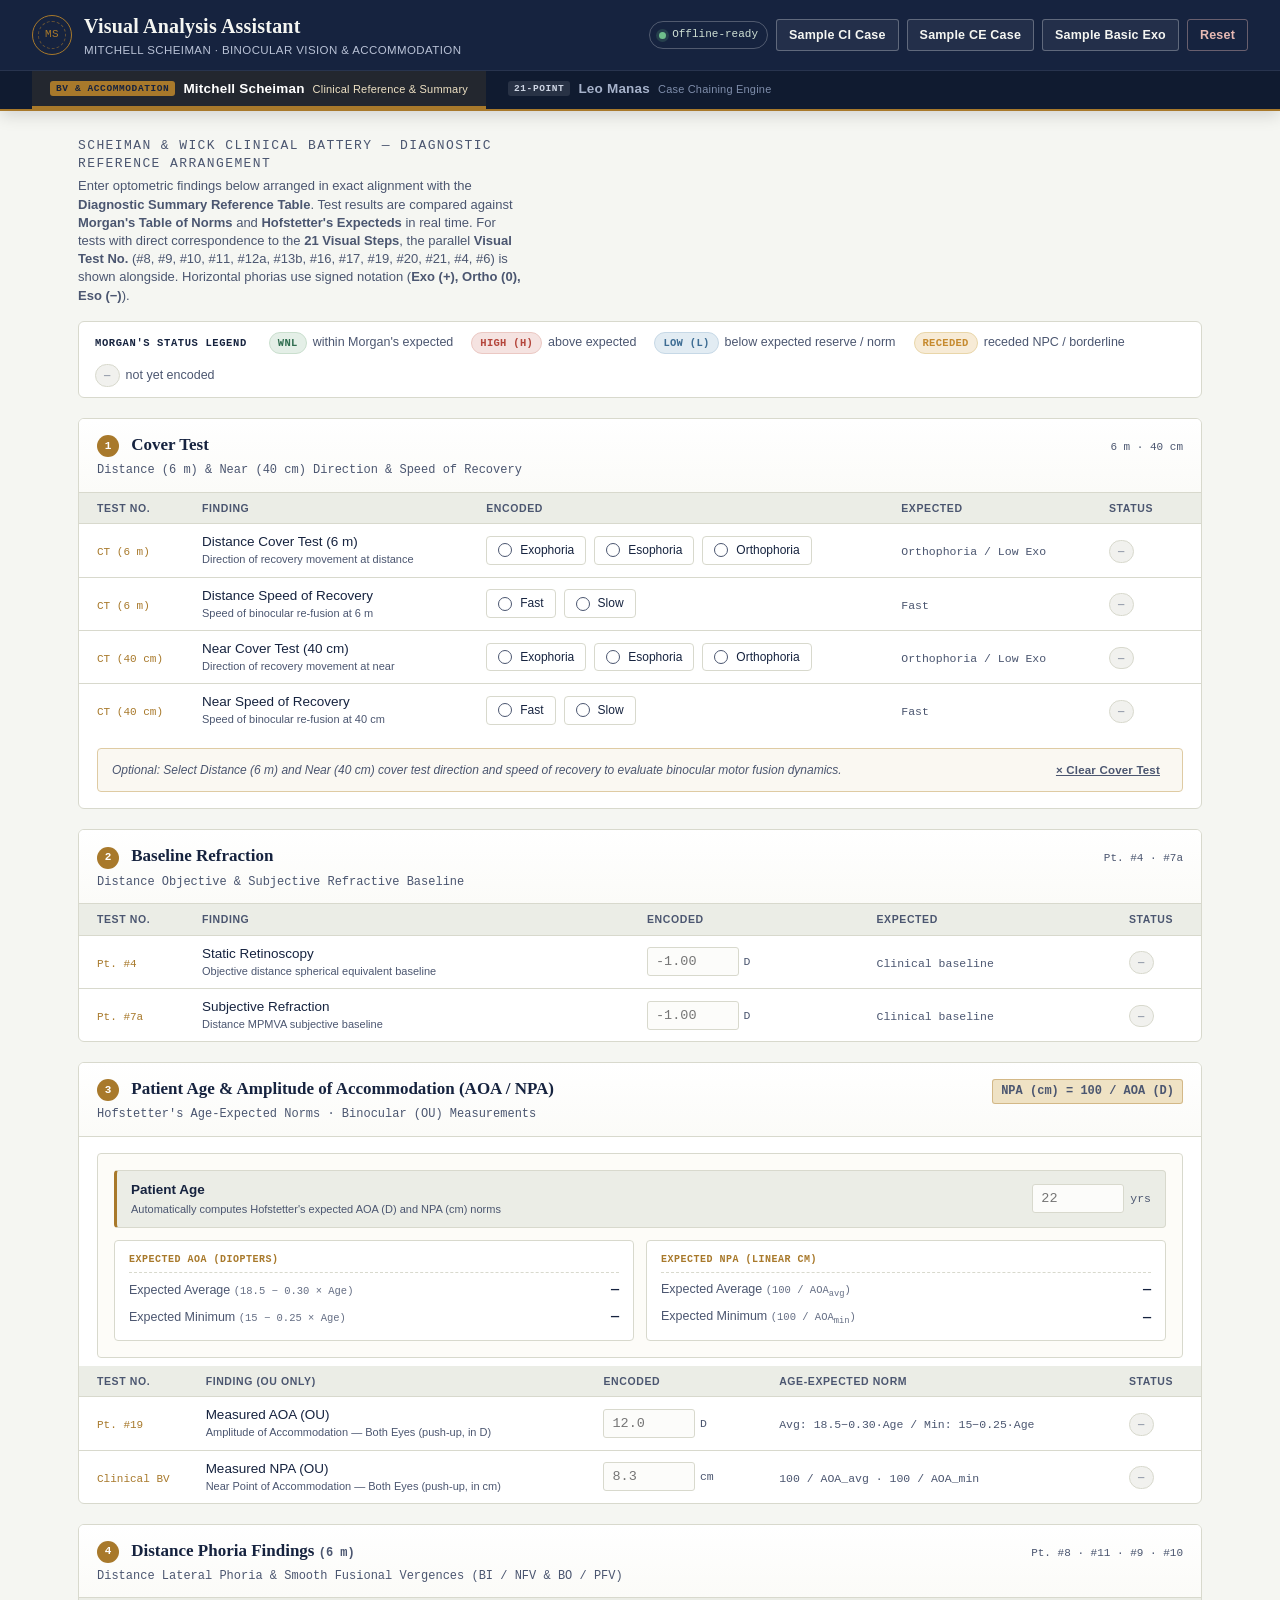
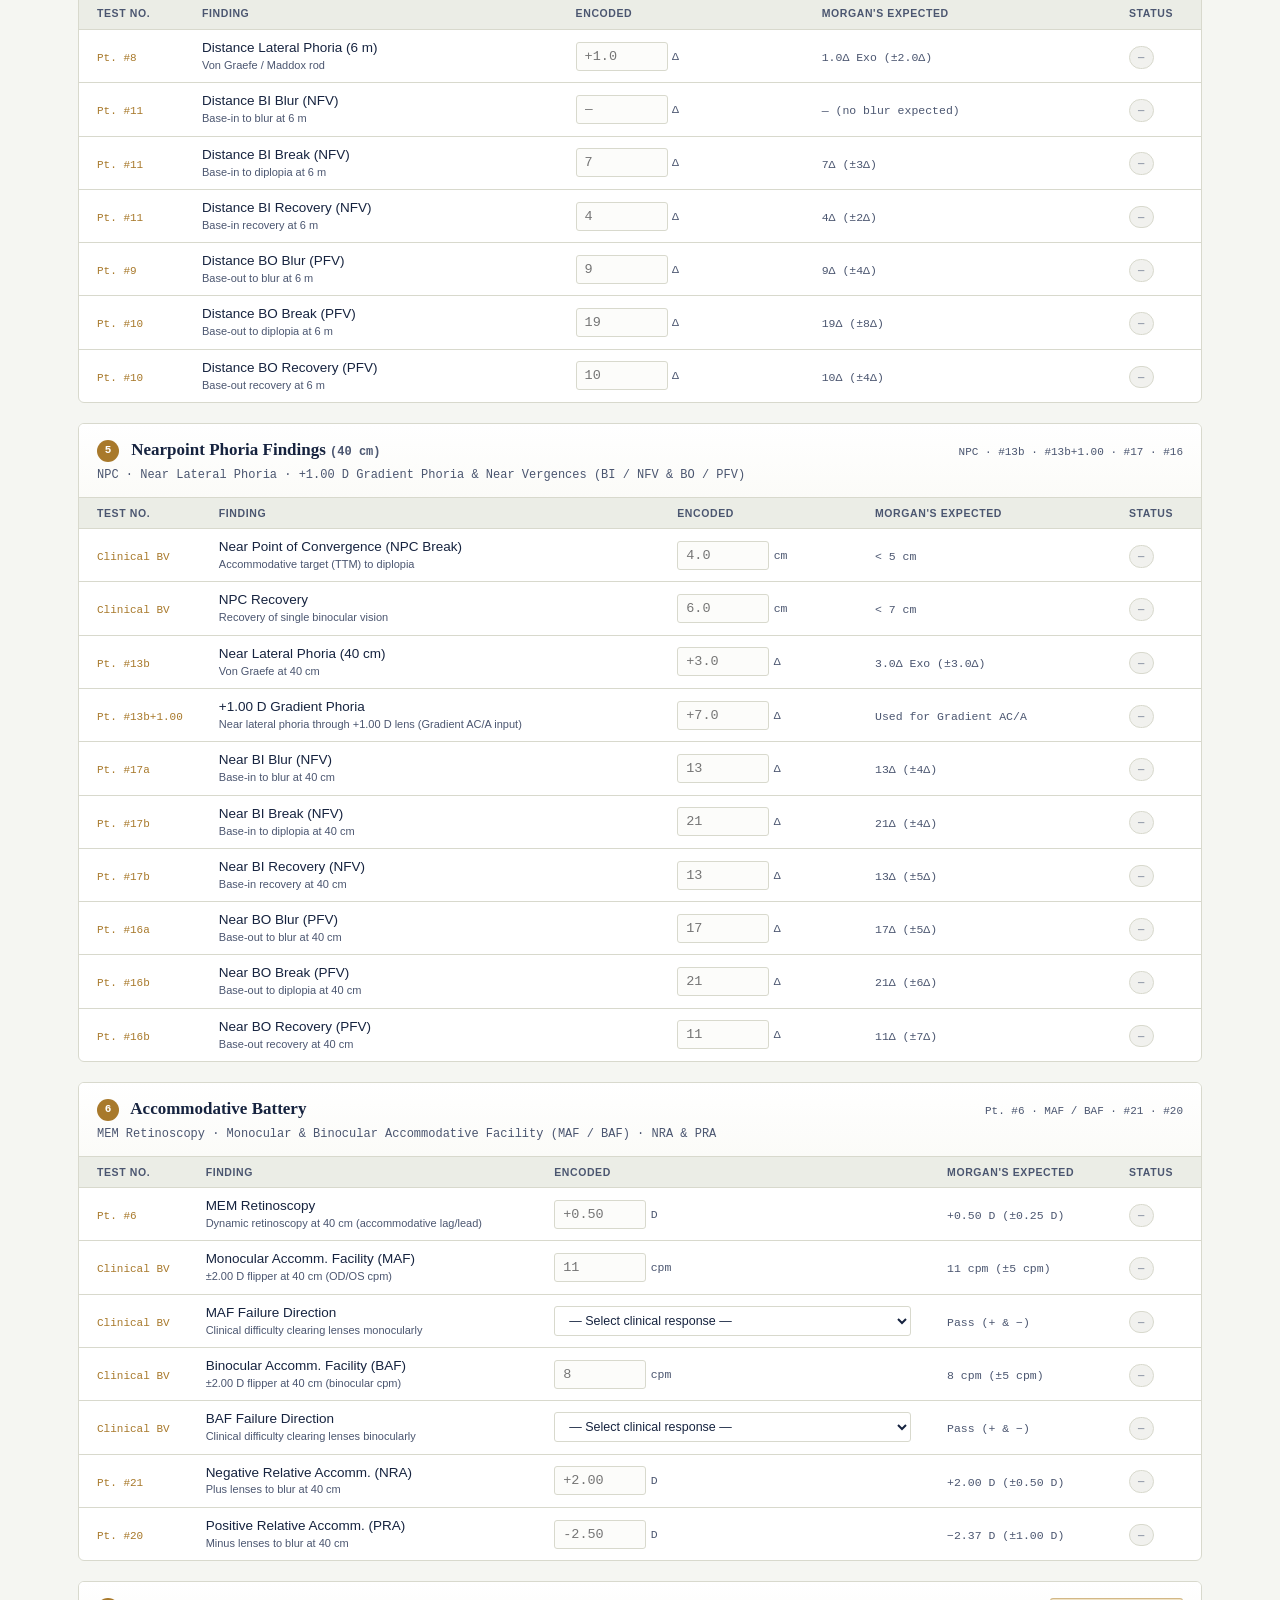
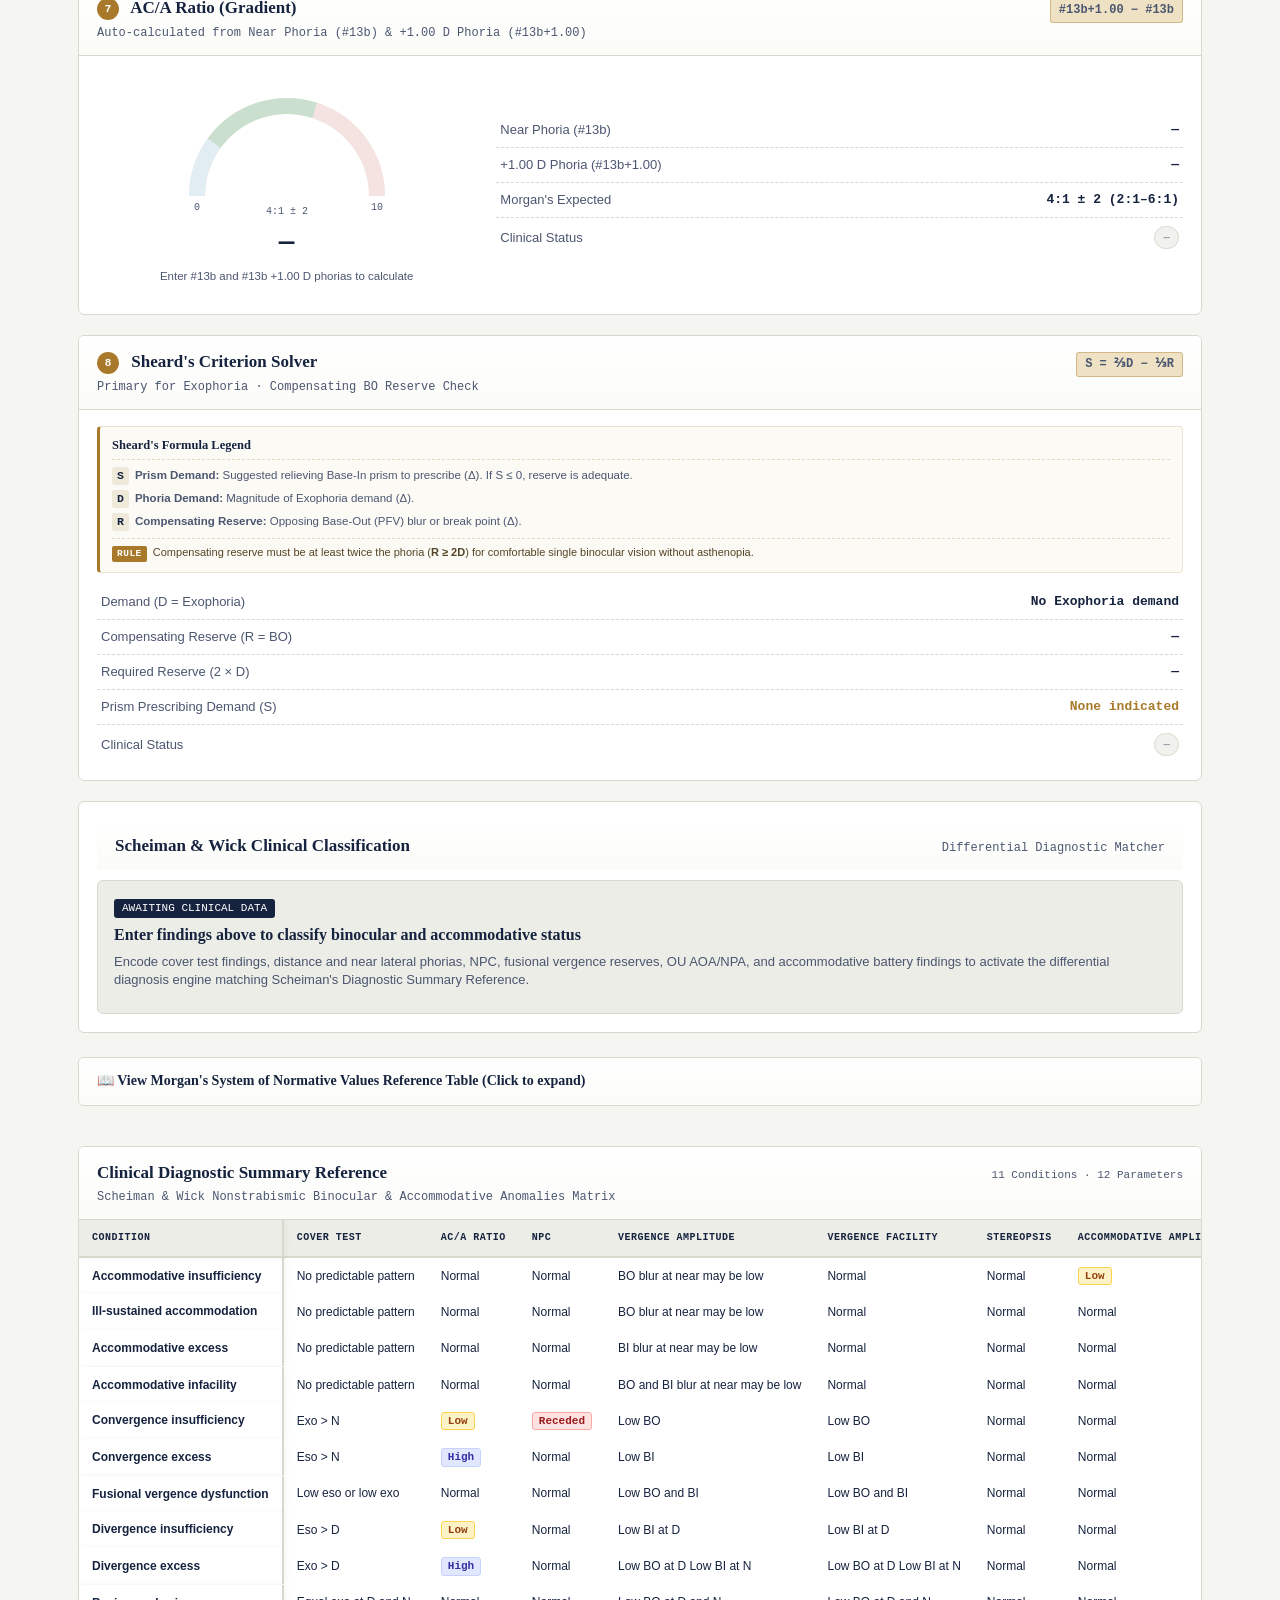
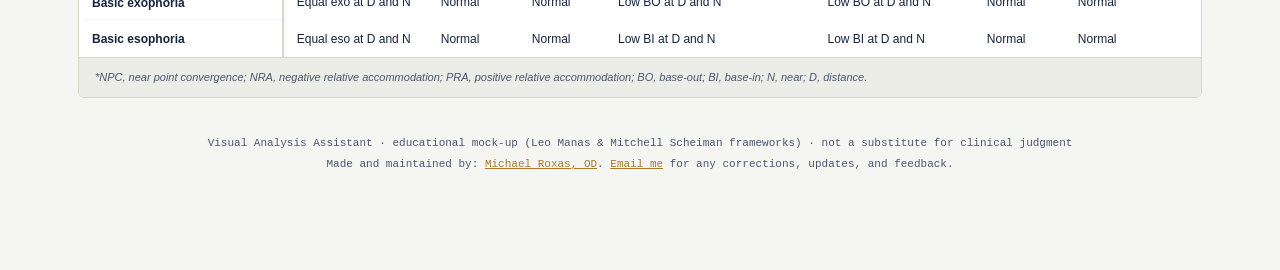
==== commit dc4eb78e: "Add cover test section" ====
--- a/index.html
+++ b/index.html
@@ -499,11 +499,62 @@
           >
         </section>
 
-        <!-- SECTION 1 — BASELINE REFRACTION -->
+        <!-- SECTION 1 — COVER TEST -->
+        <section class="card" id="card-scheiman-cover-test">
+          <div class="card-head">
+            <div>
+              <h2><span class="card-step-num">1</span> Cover Test</h2>
+              <span class="sub"
+                >Distance (6&nbsp;m) &amp; Near (40&nbsp;cm) Direction &amp;
+                Speed of Recovery</span
+              >
+            </div>
+            <span
+              class="sub"
+              style="font-family: var(--font-mono); font-size: 11px"
+              >6 m &middot; 40 cm</span
+            >
+          </div>
+          <table class="field-table">
+            <thead>
+              <tr>
+                <th style="width: 105px">Test No.</th>
+                <th>Finding</th>
+                <th>Encoded</th>
+                <th>Expected</th>
+                <th style="width: 110px">Status</th>
+              </tr>
+            </thead>
+            <tbody id="tbl-scheiman-cover-test"></tbody>
+          </table>
+
+          <!-- Live Cover Test Summary & Clear Control -->
+          <div class="ct-recovery-box ct-summary-box">
+            <div class="ct-summary-bar">
+              <div class="ct-recovery-hint" id="ctRecoveryHint">
+                <em
+                  >Optional: Select Distance (6 m) and Near (40 cm) cover test
+                  direction and speed of recovery to evaluate binocular motor
+                  fusion dynamics.</em
+                >
+              </div>
+              <button
+                type="button"
+                class="btn-text-clear"
+                id="ctClearBtn"
+                title="Clear Cover Test selections"
+              >
+                &times; Clear Cover Test
+              </button>
+            </div>
+          </div>
+        </section>
+
+        <!-- SECTION 2 — BASELINE REFRACTION -->
         <section class="card" id="card-scheiman-baseline">
           <div class="card-head">
             <div>
-              <h2><span class="card-step-num">1</span> Baseline Refraction</h2>
+              <h2><span class="card-step-num">2</span> Baseline Refraction</h2>
               <span class="sub"
                 >Distance Objective &amp; Subjective Refractive Baseline</span
               >
@@ -528,12 +579,12 @@
           </table>
         </section>
 
-        <!-- SECTION 2 — PATIENT AGE & AMPLITUDE OF ACCOMMODATION (AOA / NPA) -->
+        <!-- SECTION 3 — PATIENT AGE & AMPLITUDE OF ACCOMMODATION (AOA / NPA) -->
         <section class="card" id="card-scheiman-age-accomm">
           <div class="card-head">
             <div>
               <h2>
-                <span class="card-step-num">2</span> Patient Age &amp; Amplitude
+                <span class="card-step-num">3</span> Patient Age &amp; Amplitude
                 of Accommodation (AOA / NPA)
               </h2>
               <span class="sub"
@@ -630,12 +681,12 @@
           </table>
         </section>
 
-        <!-- SECTION 3 — DISTANCE PHORIA FINDINGS (6 m) -->
+        <!-- SECTION 4 — DISTANCE PHORIA FINDINGS (6 m) -->
         <section class="card" id="card-scheiman-distance">
           <div class="card-head">
             <div>
               <h2>
-                <span class="card-step-num">3</span> Distance Phoria Findings
+                <span class="card-step-num">4</span> Distance Phoria Findings
                 <span class="sub">(6&nbsp;m)</span>
               </h2>
               <span class="sub"
@@ -663,12 +714,12 @@
           </table>
         </section>
 
-        <!-- SECTION 4 — NEARPOINT PHORIA FINDINGS (40 cm) -->
+        <!-- SECTION 5 — NEARPOINT PHORIA FINDINGS (40 cm) -->
         <section class="card" id="card-scheiman-near">
           <div class="card-head">
             <div>
               <h2>
-                <span class="card-step-num">4</span> Nearpoint Phoria Findings
+                <span class="card-step-num">5</span> Nearpoint Phoria Findings
                 <span class="sub">(40&nbsp;cm)</span>
               </h2>
               <span class="sub"
@@ -697,12 +748,12 @@
           </table>
         </section>
 
-        <!-- SECTION 5 — ACCOMMODATIVE BATTERY -->
+        <!-- SECTION 6 — ACCOMMODATIVE BATTERY -->
         <section class="card" id="card-scheiman-accomm">
           <div class="card-head">
             <div>
               <h2>
-                <span class="card-step-num">5</span> Accommodative Battery
+                <span class="card-step-num">6</span> Accommodative Battery
               </h2>
               <span class="sub"
                 >MEM Retinoscopy &middot; Monocular &amp; Binocular
@@ -729,12 +780,12 @@
           </table>
         </section>
 
-        <!-- SECTION 6 — AC/A RATIO (GRADIENT) -->
+        <!-- SECTION 7 — AC/A RATIO (GRADIENT) -->
         <section class="card" id="card-scheiman-aca">
           <div class="card-head">
             <div>
               <h2>
-                <span class="card-step-num">6</span> AC/A Ratio (Gradient)
+                <span class="card-step-num">7</span> AC/A Ratio (Gradient)
               </h2>
               <span class="sub"
                 >Auto-calculated from Near Phoria (#13b) &amp; +1.00 D Phoria
@@ -778,12 +829,12 @@
           </div>
         </section>
 
-        <!-- SECTION 7 — SHEARD'S CRITERION SOLVER -->
+        <!-- SECTION 8 — SHEARD'S CRITERION SOLVER -->
         <section class="card" id="card-scheiman-sheard">
           <div class="card-head">
             <div>
               <h2>
-                <span class="card-step-num">7</span> Sheard's Criterion Solver
+                <span class="card-step-num">8</span> Sheard's Criterion Solver
               </h2>
               <span class="sub"
                 >Primary for Exophoria &middot; Compensating BO Reserve
@@ -877,11 +928,12 @@
               status
             </h3>
             <p id="scheimanDiagDesc">
-              Encode distance and near lateral phorias, NPC, fusional vergence
-              reserves, and accommodative findings to activate the diagnostic
-              evaluation for Convergence Insufficiency/Excess, Divergence
-              Insufficiency/Excess, Basic Exo/Eso, Fusional Vergence
-              Dysfunction, or Accommodative Dysfunctions.
+              Encode cover test findings, distance and near lateral phorias,
+              NPC, fusional vergence reserves, and accommodative findings to
+              activate the diagnostic evaluation for Convergence
+              Insufficiency/Excess, Divergence Insufficiency/Excess, Basic
+              Exo/Eso, Fusional Vergence Dysfunction, or Accommodative
+              Dysfunctions.
             </p>
             <ul class="mgmt-list" id="scheimanMgmtList"></ul>
           </div>
--- a/css/styles.css
+++ b/css/styles.css
@@ -460,7 +460,8 @@
   flex-wrap: wrap;
 }
 
-input[type=number] {
+input[type=number],
+input.signed-diopter {
   width: 92px;
   font-family: var(--font-mono);
   font-size: 13.5px;
@@ -475,7 +476,8 @@
   width: 120px;
 }
 
-input[type=number]:focus {
+input[type=number]:focus,
+input.signed-diopter:focus {
   border-color: var(--brass);
   background: #fff;
 }
@@ -1360,7 +1362,7 @@
   padding: 0;
 }
 
-/* ---------- Formula Legend Boxes (Sheard's, Percival's, 1:1 Rule) ---------- */
+/* ---------- Formula Legend Boxes (Sheard's) ---------- */
 .formula-pill {
   font-family: var(--font-mono);
   font-size: 11px;
@@ -1739,10 +1741,70 @@
   outline-offset: 2px;
 }
 
+.ct-radio-label input[type="radio"]:disabled + .ct-radio-tile {
+  opacity: 0.45;
+  background: var(--paper-2);
+  color: var(--ink-soft);
+  border-color: var(--line);
+  cursor: not-allowed;
+}
+
+.ct-radio-label:has(input[type="radio"]:disabled) {
+  cursor: not-allowed;
+}
+
+tr.ct-row-disabled td {
+  opacity: 0.65;
+}
+
 .ct-recovery-hint {
   font-size: 12px;
   color: var(--ink-soft);
-  line-height: 1.4;
+  line-height: 1.45;
+}
+
+.card > .ct-recovery-box:last-child {
+  margin: 12px 18px 16px;
+}
+
+.ct-summary-box {
+  padding: 11px 14px;
+}
+
+.ct-summary-bar {
+  display: flex;
+  align-items: center;
+  justify-content: space-between;
+  gap: 12px;
+  flex-wrap: wrap;
+}
+
+.ct-summary-bar .ct-recovery-hint {
+  flex: 1;
+  min-width: 220px;
+}
+
+.field-table .ct-radio-group {
+  gap: 8px;
+}
+
+.field-table .ct-radio-tile {
+  padding: 5px 11px;
+  font-size: 12px;
+}
+
+.ct-pattern-pill {
+  display: inline-block;
+  font-family: var(--font-mono);
+  font-size: 11px;
+  font-weight: 700;
+  color: #5D3E0A;
+  background: var(--brass-soft);
+  border: 1px solid rgba(168, 121, 43, 0.4);
+  padding: 1px 7px;
+  border-radius: 3px;
+  margin-right: 6px;
+  vertical-align: baseline;
 }
 
 .btn-text-clear {
@@ -1761,7 +1823,7 @@
   color: var(--high);
 }
 
-/* Hofstetter Normal Ranges Box */
+/* Hofstetter Normal Ranges & Dedicated Age Input Box */
 .hofstetter-box {
   margin: 16px 18px 8px;
   padding: 16px;
@@ -1773,62 +1835,7 @@
   gap: 12px;
 }
 
-.hof-grid {
-  display: grid;
-  grid-template-columns: repeat(auto-fit, minmax(200px, 1fr));
-  gap: 12px;
-}
-
-.hof-card {
-  background: #FFF;
-  border: 1px solid var(--line);
-  border-radius: 4px;
-  padding: 12px;
-  display: flex;
-  flex-direction: column;
-  gap: 6px;
-}
-
-.hof-badge {
-  font-family: var(--font-mono);
-  font-size: 10px;
-  font-weight: 700;
-  text-transform: uppercase;
-  letter-spacing: 0.5px;
-  color: var(--ink-soft);
-}
-
-.hof-math {
-  font-family: var(--font-mono);
-  font-size: 12.5px;
-  font-weight: 700;
-  color: var(--brass);
-  background: #FFFDF7;
-  border: 1px dashed #DFCBA3;
-  padding: 6px 10px;
-  border-radius: 3px;
-  text-align: center;
-}
-
-.hof-calc-row {
-  display: flex;
-  justify-content: space-between;
-  align-items: center;
-  font-size: 12px;
-  margin-top: 2px;
-}
-
-.hof-calc-row .k {
-  color: var(--ink-soft);
-}
-
-.hof-calc-row .v {
-  font-family: var(--font-mono);
-  color: var(--ink);
-  font-size: 13px;
-}
-
-.hof-summary-bar {
+.hof-age-bar {
   display: flex;
   align-items: center;
   justify-content: space-between;
@@ -1837,27 +1844,81 @@
   padding: 10px 14px;
   background: var(--paper-2);
   border: 1px solid var(--line);
+  border-left: 3px solid var(--brass);
   border-radius: 4px;
+}
+
+.hof-age-label {
+  display: flex;
+  flex-direction: column;
+  gap: 2px;
+  font-size: 13.5px;
+  color: var(--ink);
+  cursor: pointer;
+}
+
+.hof-age-label small {
+  font-size: 11px;
+  color: var(--ink-soft);
+  font-weight: 400;
+}
+
+.hof-grid {
+  display: grid;
+  grid-template-columns: repeat(auto-fit, minmax(220px, 1fr));
+  gap: 12px;
+}
+
+.hof-grid-2col {
+  grid-template-columns: repeat(auto-fit, minmax(260px, 1fr));
+}
+
+.hof-card {
+  background: #FFF;
+  border: 1px solid var(--line);
+  border-radius: 4px;
+  padding: 12px 14px;
+  display: flex;
+  flex-direction: column;
+  gap: 8px;
+}
+
+.hof-badge {
+  font-family: var(--font-mono);
+  font-size: 10px;
+  font-weight: 700;
+  text-transform: uppercase;
+  letter-spacing: 0.5px;
+  color: var(--brass);
+  border-bottom: 1px dashed var(--line);
+  padding-bottom: 5px;
+}
+
+.hof-calc-row {
+  display: flex;
+  justify-content: space-between;
+  align-items: center;
+  gap: 10px;
   font-size: 12.5px;
 }
 
-.hof-stat {
-  display: flex;
-  align-items: center;
-  gap: 6px;
-}
-
-.hof-stat .k {
-  color: var(--ink-soft);
-  font-size: 11.5px;
-  text-transform: uppercase;
-  letter-spacing: 0.3px;
-}
-
-.hof-stat .v {
-  font-family: var(--font-mono);
-  font-weight: 600;
-  color: var(--ink);
+.hof-calc-row .k {
+  color: var(--ink-soft);
+}
+
+.hof-inline-eq {
+  font-family: var(--font-mono);
+  font-size: 10.5px;
+  color: var(--ink-soft);
+  opacity: 0.85;
+}
+
+.hof-calc-row .v {
+  font-family: var(--font-mono);
+  color: var(--ink);
+  font-size: 13.5px;
+  font-weight: 700;
+  white-space: nowrap;
 }
 
 /* Field Select Dropdown */
